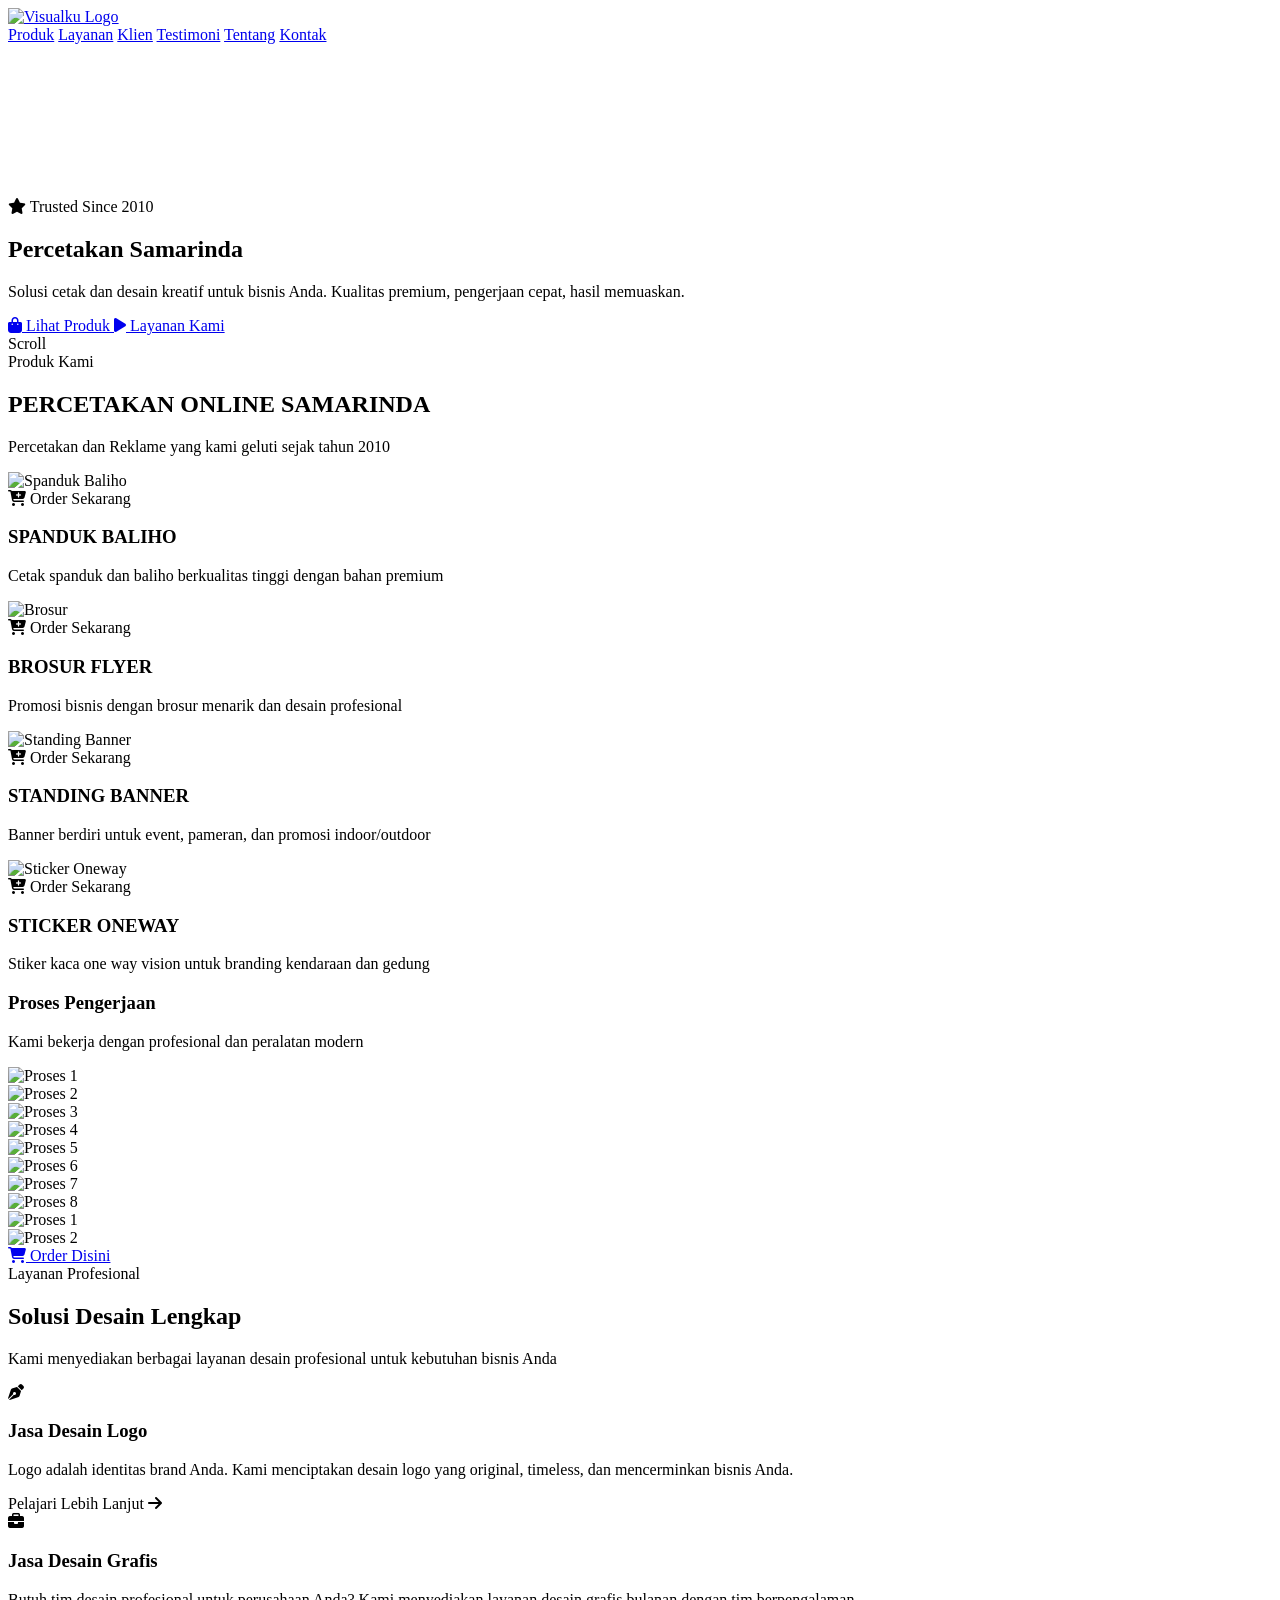
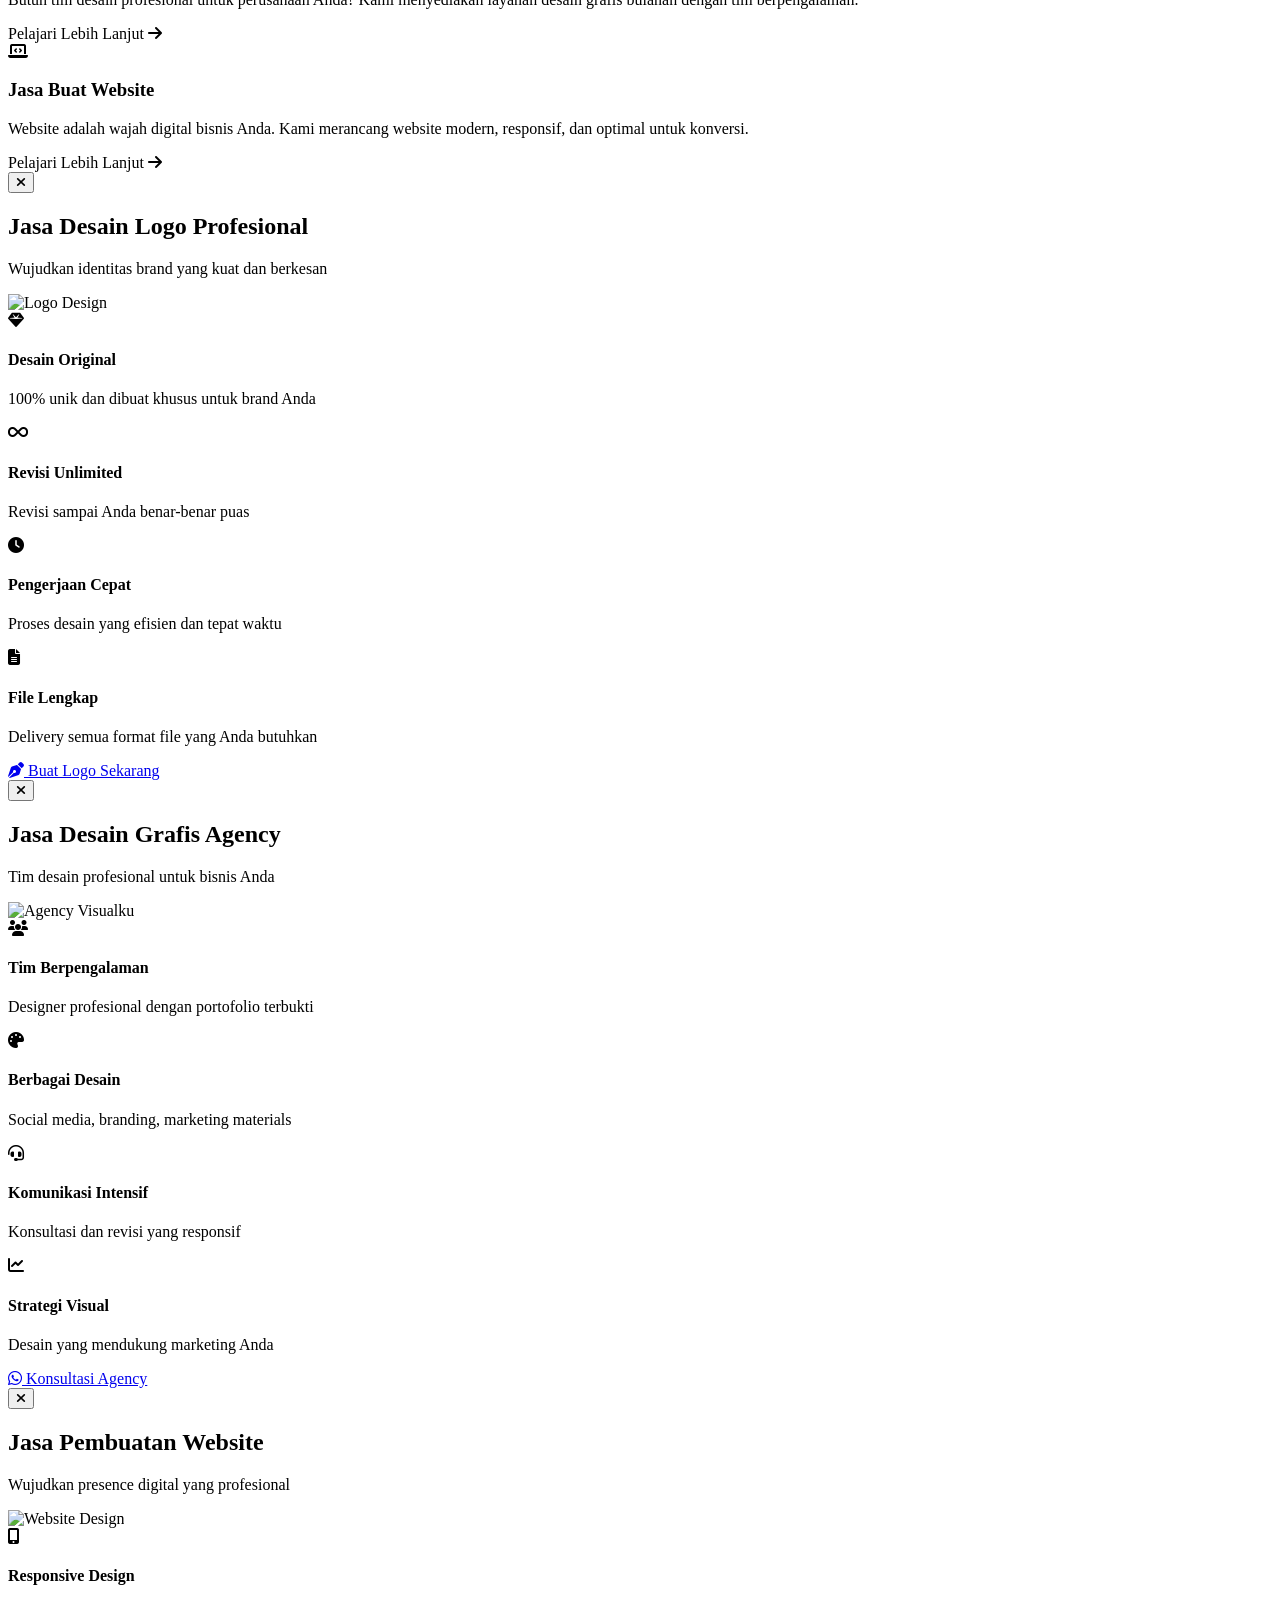
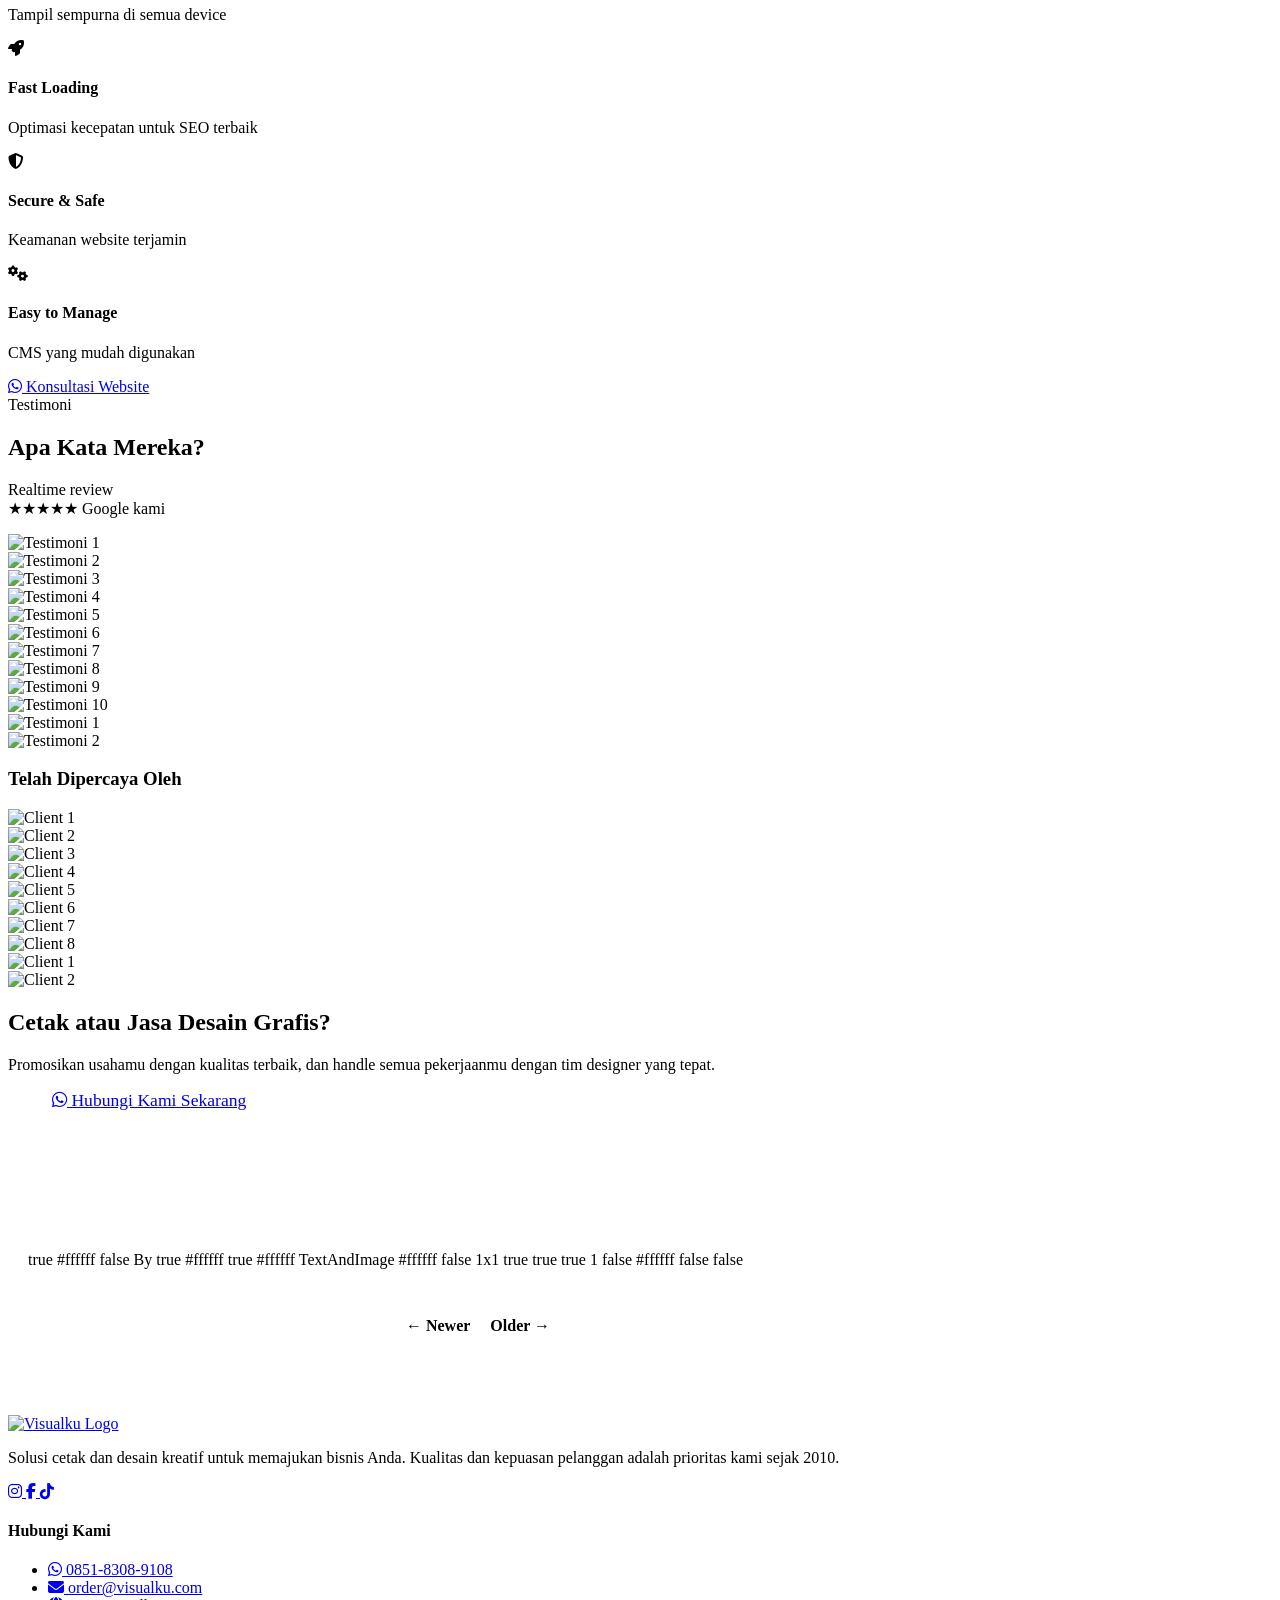
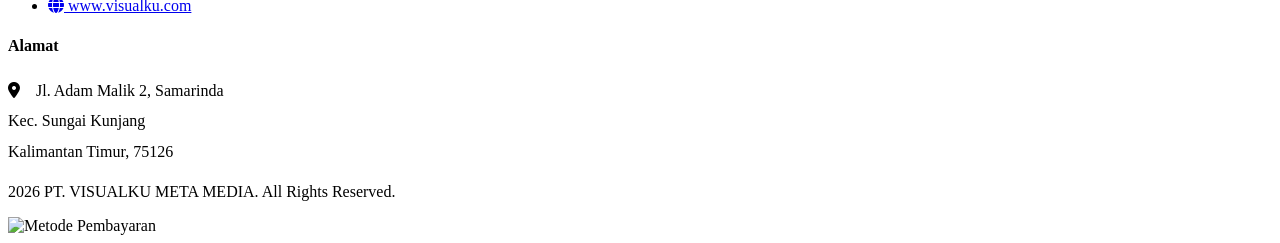
==== visualku.html @ 6cef3dc2 "Rename visualku to visualku.html" ====
<?xml version="1.0" encoding="UTF-8" ?>
<!DOCTYPE html>
<html b:version='2' class='v2' expr:lang='data:blog.languageDirection' xmlns='http://www.w3.org/1999/xhtml' xmlns:b='http://www.google.com/2005/gml/b' xmlns:data='http://www.google.com/2005/gml/data' xmlns:expr='http://www.google.com/2005/gml/expr'>
<head>
  <meta charset='UTF-8'/>
  <meta content='width=device-width, initial-scale=1.0' name='viewport'/>
  <meta content='Percetakan &amp; Desain Grafis Profesional di Samarinda' name='description'/>
  <title><data:blog.pageTitle/></title>
  
  <!-- Preconnect untuk performa -->
  <link href='https://fonts.googleapis.com' rel='preconnect'/>
  <link crossorigin='anonymous' href='https://fonts.gstatic.com' rel='preconnect'/>
  <link href='https://fonts.googleapis.com/css2?family=Plus+Jakarta+Sans:wght@300;400;500;600;700;800&amp;display=swap' rel='stylesheet'/>
  <link href='https://cdnjs.cloudflare.com/ajax/libs/font-awesome/6.5.1/css/all.min.css' rel='stylesheet'/>
  
  <!-- GSAP & Lenis untuk animasi premium -->
  <script src='https://cdnjs.cloudflare.com/ajax/libs/gsap/3.12.2/gsap.min.js'></script>
  <script src='https://cdnjs.cloudflare.com/ajax/libs/gsap/3.12.2/ScrollTrigger.min.js'></script>
  <script src='https://unpkg.com/@studio-freight/lenis@1.0.29/dist/lenis.min.js'></script>

  <b:skin><![CDATA[
    /* ============================================
       VISUALKU 2026 - MODERN LUXURY REDESIGN
       Design System: Premium Printing & Creative Agency
       ============================================ */

    :root {
      /* Color Palette - Split Complementary Luxury */
      --primary: #0F172A;
      --primary-light: #1E293B;
      --primary-dark: #020617;
      
      --secondary: #F59E0B;
      --secondary-light: #FBBF24;
      --secondary-dark: #D97706;
      
      --accent: #0EA5E9;
      --accent-light: #38BDF8;
      --accent-dark: #0284C7;
      
      --white: #FFFFFF;
      --off-white: #F8FAFC;
      --gray-50: #F8FAFC;
      --gray-100: #F1F5F9;
      --gray-200: #E2E8F0;
      --gray-300: #CBD5E1;
      --gray-400: #94A3B8;
      --gray-500: #64748B;
      --gray-600: #475569;
      --gray-700: #334155;
      --gray-800: #1E293B;
      --gray-900: #0F172A;
      
      /* Glassmorphism */
      --glass-bg: rgba(255, 255, 255, 0.08);
      --glass-border: rgba(255, 255, 255, 0.15);
      --glass-shadow: 0 8px 32px 0 rgba(0, 0, 0, 0.25);
      
      /* Shadows */
      --shadow-sm: 0 1px 2px 0 rgb(0 0 0 / 0.05);
      --shadow: 0 4px 6px -1px rgb(0 0 0 / 0.1);
      --shadow-lg: 0 20px 25px -5px rgb(0 0 0 / 0.1);
      --shadow-xl: 0 25px 50px -12px rgb(0 0 0 / 0.25);
      --shadow-glow: 0 0 40px rgba(245, 158, 11, 0.3);
      
      /* Border Radius */
      --radius-sm: 8px;
      --radius: 16px;
      --radius-lg: 24px;
      --radius-xl: 32px;
      --radius-full: 9999px;
      
      /* Typography */
      --font-sans: 'Plus Jakarta Sans', system-ui, -apple-system, sans-serif;
      
      /* Transitions */
      --transition-fast: 150ms cubic-bezier(0.4, 0, 0.2, 1);
      --transition-base: 300ms cubic-bezier(0.4, 0, 0.2, 1);
      --transition-slow: 500ms cubic-bezier(0.4, 0, 0.2, 1);
      
      /* Spacing */
      --container-max: 1400px;
      --section-padding: 120px;
    }

    /* ===== RESET & BASE ===== */
    *, *::before, *::after { margin: 0; padding: 0; box-sizing: border-box; }
    
    html { 
      scroll-behavior: smooth; 
      font-size: 16px;
      -webkit-font-smoothing: antialiased;
      -moz-osx-font-smoothing: grayscale;
    }
    
    body { 
      font-family: var(--font-sans); 
      background: var(--gray-50); 
      color: var(--gray-800); 
      line-height: 1.6;
      overflow-x: hidden;
      cursor: none;
    }

    /* Custom Cursor */
    .cursor-dot,
    .cursor-outline {
      position: fixed;
      top: 0;
      left: 0;
      transform: translate(-50%, -50%);
      border-radius: 50%;
      z-index: 9999;
      pointer-events: none;
      transition: transform var(--transition-fast);
    }

    .cursor-dot {
      width: 8px;
      height: 8px;
      background: var(--secondary);
    }

    .cursor-outline {
      width: 40px;
      height: 40px;
      border: 1px solid rgba(245, 158, 11, 0.4);
      transition: width var(--transition-base), height var(--transition-base), background-color var(--transition-base);
    }

    .cursor-outline.hover {
      width: 60px;
      height: 60px;
      background-color: rgba(245, 158, 11, 0.1);
      border-color: var(--secondary);
    }

    @media (pointer: coarse) {
      body { cursor: auto; }
      .cursor-dot, .cursor-outline { display: none; }
    }

    /* Scroll Progress */
    .scroll-progress {
      position: fixed;
      top: 0;
      left: 0;
      width: 0%;
      height: 3px;
      background: linear-gradient(90deg, var(--secondary), var(--accent));
      z-index: 10000;
      transition: width 0.1s linear;
    }

    /* ===== TYPOGRAPHY ===== */
    h1, h2, h3, h4, h5, h6 {
      font-family: var(--font-sans);
      font-weight: 700;
      line-height: 1.2;
      color: var(--primary);
    }

    a { 
      text-decoration: none; 
      color: inherit; 
      transition: var(--transition-base);
    }

    img { 
      max-width: 100%; 
      height: auto; 
      display: block; 
      object-fit: cover;
    }

    /* ===== CONTAINER & UTILITIES ===== */
    .container {
      max-width: var(--container-max);
      margin: 0 auto;
      padding: 0 24px;
    }

    .section {
      padding: var(--section-padding) 0;
      position: relative;
    }

    .section-white { background: var(--white); }
    .section-gray { background: var(--gray-50); }
    .section-dark { 
      background: linear-gradient(135deg, var(--primary) 0%, var(--primary-light) 100%);
      color: var(--white);
    }

    .text-center { text-align: center; }
    .text-gradient {
      background: linear-gradient(135deg, var(--secondary), var(--accent));
      -webkit-background-clip: text;
      -webkit-text-fill-color: transparent;
      background-clip: text;
    }

    /* Section Header */
    .section-header {
      text-align: center;
      max-width: 700px;
      margin: 0 auto 64px;
    }

    .section-tag {
      display: inline-flex;
      align-items: center;
      gap: 8px;
      background: linear-gradient(135deg, rgba(245, 158, 11, 0.1), rgba(14, 165, 233, 0.1));
      color: var(--secondary);
      padding: 8px 20px;
      border-radius: var(--radius-full);
      font-weight: 700;
      font-size: 0.85rem;
      text-transform: uppercase;
      letter-spacing: 1.5px;
      margin-bottom: 20px;
      border: 1px solid rgba(245, 158, 11, 0.2);
    }

    .section-title {
      font-size: clamp(2rem, 4vw, 3rem);
      font-weight: 800;
      margin-bottom: 16px;
      letter-spacing: -0.02em;
    }

    .section-subtitle {
      color: var(--gray-600);
      font-size: 1.1rem;
      line-height: 1.8;
    }

    .section-dark .section-subtitle {
      color: var(--gray-300);
    }

    /* ===== BUTTONS ===== */
    .btn {
      display: inline-flex;
      align-items: center;
      justify-content: center;
      gap: 10px;
      padding: 16px 32px;
      border-radius: var(--radius-full);
      font-weight: 700;
      font-size: 0.95rem;
      transition: all var(--transition-base);
      border: none;
      cursor: pointer;
      position: relative;
      overflow: hidden;
      text-decoration: none;
    }

    .btn-primary {
      background: linear-gradient(135deg, var(--secondary), var(--secondary-light));
      color: var(--primary);
      box-shadow: var(--shadow-glow);
    }

    .btn-primary:hover {
      transform: translateY(-3px);
      box-shadow: 0 15px 40px rgba(245, 158, 11, 0.4);
    }

    .btn-secondary {
      background: var(--glass-bg);
      color: var(--white);
      backdrop-filter: blur(10px);
      border: 1px solid var(--glass-border);
    }

    .btn-secondary:hover {
      background: rgba(255, 255, 255, 0.15);
      border-color: var(--secondary);
      transform: translateY(-3px);
    }

    .btn-outline {
      background: transparent;
      color: var(--primary);
      border: 2px solid var(--gray-200);
    }

    .btn-outline:hover {
      border-color: var(--secondary);
      background: rgba(245, 158, 11, 0.05);
      transform: translateY(-2px);
    }

    .btn-whatsapp {
      background: #25D366;
      color: white;
      box-shadow: 0 4px 20px rgba(37, 211, 102, 0.3);
    }

    .btn-whatsapp:hover {
      transform: translateY(-3px);
      box-shadow: 0 10px 40px rgba(37, 211, 102, 0.4);
    }

    /* Magnetic Button Effect */
    .magnetic-btn {
      transition: transform 0.3s cubic-bezier(0.23, 1, 0.32, 1);
    }

    /* ===== HEADER / NAVIGATION ===== */
    .header {
      position: fixed;
      top: 0;
      left: 0;
      right: 0;
      z-index: 1000;
      padding: 24px 0;
      transition: all var(--transition-base);
    }

    .header.scrolled {
      padding: 12px 0;
      background: rgba(255, 255, 255, 0.85);
      backdrop-filter: blur(20px);
      -webkit-backdrop-filter: blur(20px);
      box-shadow: var(--shadow-sm);
      border-bottom: 1px solid var(--glass-border);
    }

    .header-dark.scrolled {
      background: rgba(15, 23, 42, 0.9);
      border-bottom-color: rgba(255, 255, 255, 0.1);
    }

    .navbar {
      display: flex;
      justify-content: space-between;
      align-items: center;
    }

    .logo {
      display: flex;
      align-items: center;
      gap: 12px;
    }

    .logo img {
      height: 48px;
      width: auto;
      transition: transform var(--transition-base);
    }

    .logo:hover img {
      transform: scale(1.05);
    }

    .nav-links {
      display: flex;
      align-items: center;
      gap: 40px;
    }

    .nav-link {
      font-weight: 600;
      font-size: 0.95rem;
      color: var(--gray-600);
      position: relative;
      padding: 8px 0;
    }

    .nav-link::after {
      content: '';
      position: absolute;
      bottom: 0;
      left: 0;
      width: 0;
      height: 2px;
      background: linear-gradient(90deg, var(--secondary), var(--accent));
      transition: width var(--transition-base);
    }

    .nav-link:hover {
      color: var(--primary);
    }

    .nav-link:hover::after {
      width: 100%;
    }

    .header-dark .nav-link {
      color: var(--gray-300);
    }

    .header-dark .nav-link:hover {
      color: var(--white);
    }

    .nav-cta {
      background: linear-gradient(135deg, var(--secondary), var(--secondary-light));
      color: var(--primary) !important;
      padding: 12px 28px !important;
      border-radius: var(--radius-full);
      font-weight: 700 !important;
      box-shadow: 0 4px 15px rgba(245, 158, 11, 0.3);
    }

    .nav-cta:hover {
      transform: translateY(-2px);
      box-shadow: 0 8px 25px rgba(245, 158, 11, 0.4);
    }

    .nav-cta::after {
      display: none !important;
    }

    /* Mobile Menu */
    .burger {
      display: none;
      cursor: pointer;
      z-index: 1001;
      flex-direction: column;
      gap: 5px;
      padding: 8px;
    }

    .burger span {
      width: 28px;
      height: 3px;
      background: var(--primary);
      border-radius: 3px;
      transition: all var(--transition-base);
    }

    .header-dark .burger span {
      background: var(--white);
    }

    .burger.toggle span:nth-child(1) {
      transform: rotate(-45deg) translate(-5px, 6px);
    }

    .burger.toggle span:nth-child(2) {
      opacity: 0;
    }

    .burger.toggle span:nth-child(3) {
      transform: rotate(45deg) translate(-5px, -6px);
    }

    /* ===== HERO SECTION ===== */
    .hero {
      position: relative;
      min-height: 100vh;
      display: flex;
      align-items: center;
      justify-content: center;
      overflow: hidden;
      background: linear-gradient(135deg, var(--primary) 0%, var(--primary-light) 100%);
      padding-top: 80px;
    }

    .hero-video {
      position: absolute;
      inset: 0;
      opacity: 0.35;
    }

    .hero-video video {
      position: absolute;
      top: 50%;
      left: 50%;
      min-width: 100%;
      min-height: 100%;
      width: auto;
      height: auto;
      transform: translate(-50%, -50%);
      object-fit: cover;
    }

    .hero-overlay {
      position: absolute;
      inset: 0;
      background: linear-gradient(135deg, rgba(15, 23, 42, 0.92) 0%, rgba(30, 41, 59, 0.85) 100%);
    }

    .hero-content {
      position: relative;
      z-index: 2;
      text-align: center;
      max-width: 900px;
      padding: 0 24px;
    }

    .hero-badge {
      display: inline-flex;
      align-items: center;
      gap: 10px;
      background: var(--glass-bg);
      backdrop-filter: blur(10px);
      padding: 10px 24px;
      border-radius: var(--radius-full);
      color: var(--secondary-light);
      font-weight: 600;
      font-size: 0.9rem;
      margin-bottom: 32px;
      border: 1px solid var(--glass-border);
      animation: fadeInDown 0.8s ease;
    }

    .hero-badge i {
      color: var(--secondary);
      animation: pulse 2s infinite;
    }

    .hero-title {
      font-size: clamp(2.5rem, 7vw, 5rem);
      font-weight: 800;
      color: var(--white);
      margin-bottom: 24px;
      line-height: 1.1;
      letter-spacing: -0.03em;
    }

    .hero-title span {
      background: linear-gradient(135deg, var(--secondary-light), var(--accent-light));
      -webkit-background-clip: text;
      -webkit-text-fill-color: transparent;
      background-clip: text;
    }

    .hero-subtitle {
      font-size: clamp(1rem, 2.5vw, 1.25rem);
      color: var(--gray-300);
      margin-bottom: 48px;
      font-weight: 400;
      line-height: 1.8;
    }

    .hero-buttons {
      display: flex;
      gap: 16px;
      justify-content: center;
      flex-wrap: wrap;
    }

    .hero-scroll {
      position: absolute;
      bottom: 40px;
      left: 50%;
      transform: translateX(-50%);
      z-index: 2;
    }

    .scroll-indicator {
      display: flex;
      flex-direction: column;
      align-items: center;
      gap: 12px;
      color: var(--gray-400);
      font-size: 0.85rem;
    }

    .scroll-line {
      width: 1px;
      height: 60px;
      background: linear-gradient(to bottom, var(--secondary), transparent);
      animation: scrollLine 2s ease-in-out infinite;
    }

    /* ===== PRODUCTS SECTION ===== */
    .products-grid {
      display: grid;
      grid-template-columns: repeat(auto-fit, minmax(280px, 1fr));
      gap: 24px;
    }

    .product-card {
      background: var(--white);
      border-radius: var(--radius-lg);
      overflow: hidden;
      box-shadow: var(--shadow);
      transition: all var(--transition-base);
      border: 1px solid var(--gray-100);
      position: relative;
    }

    .product-card::before {
      content: '';
      position: absolute;
      top: 0;
      left: 0;
      right: 0;
      height: 4px;
      background: linear-gradient(90deg, var(--secondary), var(--accent));
      transform: scaleX(0);
      transition: transform var(--transition-base);
      z-index: 1;
    }

    .product-card:hover {
      transform: translateY(-10px);
      box-shadow: var(--shadow-xl);
      border-color: var(--secondary);
    }

    .product-card:hover::before {
      transform: scaleX(1);
    }

    .product-image {
      position: relative;
      overflow: hidden;
      aspect-ratio: 4/3;
    }

    .product-card img {
      width: 100%;
      height: 100%;
      transition: transform 0.6s cubic-bezier(0.4, 0, 0.2, 1);
    }

    .product-card:hover img {
      transform: scale(1.1);
    }

    .product-overlay {
      position: absolute;
      inset: 0;
      background: linear-gradient(to top, rgba(15, 23, 42, 0.85), transparent 60%);
      opacity: 0;
      transition: opacity var(--transition-base);
      display: flex;
      align-items: flex-end;
      padding: 24px;
      z-index: 2;
    }

    .product-card:hover .product-overlay {
      opacity: 1;
    }

    .product-overlay span {
      color: var(--white);
      font-weight: 600;
      display: flex;
      align-items: center;
      gap: 8px;
    }

    .product-info {
      padding: 24px;
    }

    .product-card h3 {
      font-size: 1.25rem;
      color: var(--primary);
      font-weight: 700;
      margin-bottom: 8px;
    }

    .product-meta {
      color: var(--gray-600);
      font-size: 0.95rem;
    }

    /* ===== GALLERY SLIDER ===== */
    .gallery-wrapper {
      margin-top: 64px;
      padding: 48px 0;
      background: var(--white);
      border-radius: var(--radius-xl);
      overflow: hidden;
      box-shadow: var(--shadow-lg);
    }

    .gallery-header {
      text-align: center;
      margin-bottom: 40px;
    }

    .gallery-header h3 {
      font-size: 1.75rem;
      color: var(--primary);
      font-weight: 700;
      margin-bottom: 12px;
    }

    .gallery-header p {
      color: var(--gray-600);
    }

    .gallery-slider {
      overflow: hidden;
      position: relative;
      mask-image: linear-gradient(to right, transparent, black 5%, black 95%, transparent);
      -webkit-mask-image: linear-gradient(to right, transparent, black 5%, black 95%, transparent);
    }

    .gallery-track {
      display: flex;
      gap: 20px;
      animation: gallery-scroll 35s linear infinite;
      width: fit-content;
    }

    .gallery-track:hover {
      animation-play-state: paused;
    }

    .gallery-item {
      flex-shrink: 0;
      width: 320px;
      height: 220px;
      border-radius: var(--radius-lg);
      overflow: hidden;
      position: relative;
      box-shadow: var(--shadow-lg);
      transition: transform var(--transition-base);
    }

    .gallery-item:hover {
      transform: scale(1.03);
    }

    .gallery-item img {
      width: 100%;
      height: 100%;
      transition: transform 0.4s ease;
    }

    .gallery-item:hover img {
      transform: scale(1.08);
    }

    @keyframes gallery-scroll {
      from { transform: translateX(0); }
      to { transform: translateX(-50%); }
    }

    .gallery-cta {
      text-align: center;
      margin-top: 40px;
    }

    /* ===== SERVICES SECTION ===== */
    .services-grid {
      display: grid;
      grid-template-columns: repeat(auto-fit, minmax(300px, 1fr));
      gap: 24px;
      margin-top: 48px;
    }

    .service-card {
      background: var(--white);
      border-radius: var(--radius-lg);
      padding: 40px 32px;
      text-align: center;
      box-shadow: var(--shadow);
      border: 2px solid transparent;
      transition: all var(--transition-base);
      cursor: pointer;
      position: relative;
      overflow: hidden;
    }

    .service-card::before {
      content: '';
      position: absolute;
      inset: 0;
      background: linear-gradient(135deg, rgba(245, 158, 11, 0.05), rgba(14, 165, 233, 0.05));
      opacity: 0;
      transition: opacity var(--transition-base);
    }

    .service-card:hover {
      transform: translateY(-10px);
      box-shadow: var(--shadow-xl);
      border-color: var(--secondary);
    }

    .service-card:hover::before {
      opacity: 1;
    }

    .service-icon {
      width: 72px;
      height: 72px;
      background: linear-gradient(135deg, var(--secondary-light), var(--accent-light));
      border-radius: 20px;
      display: flex;
      align-items: center;
      justify-content: center;
      margin: 0 auto 24px;
      font-size: 1.8rem;
      color: var(--primary);
      transition: transform 0.5s ease;
      position: relative;
      z-index: 1;
    }

    .service-card:hover .service-icon {
      transform: rotateY(360deg);
    }

    .service-card h3 {
      font-size: 1.4rem;
      color: var(--primary);
      font-weight: 700;
      margin-bottom: 16px;
      position: relative;
      z-index: 1;
    }

    .service-card p {
      color: var(--gray-600);
      line-height: 1.8;
      margin-bottom: 24px;
      position: relative;
      z-index: 1;
    }

    .service-cta {
      display: inline-flex;
      align-items: center;
      gap: 8px;
      color: var(--secondary);
      font-weight: 700;
      transition: gap var(--transition-base);
      position: relative;
      z-index: 1;
    }

    .service-card:hover .service-cta {
      gap: 16px;
    }

    /* ===== MODAL SYSTEM ===== */
    .modal-overlay {
      position: fixed;
      inset: 0;
      background: rgba(15, 23, 42, 0.92);
      backdrop-filter: blur(10px);
      z-index: 2000;
      opacity: 0;
      visibility: hidden;
      transition: all var(--transition-base);
      display: flex;
      align-items: center;
      justify-content: center;
      padding: 40px 24px;
    }

    .modal-overlay.active {
      opacity: 1;
      visibility: visible;
    }

    .modal-content {
      background: var(--white);
      border-radius: var(--radius-xl);
      max-width: 850px;
      width: 100%;
      max-height: 90vh;
      overflow-y: auto;
      position: relative;
      transform: scale(0.95) translateY(20px);
      transition: all var(--transition-base);
      box-shadow: var(--shadow-xl);
    }

    .modal-overlay.active .modal-content {
      transform: scale(1) translateY(0);
    }

    .modal-close {
      position: absolute;
      top: 20px;
      right: 20px;
      width: 44px;
      height: 44px;
      background: var(--gray-100);
      border: none;
      border-radius: 50%;
      cursor: pointer;
      display: flex;
      align-items: center;
      justify-content: center;
      font-size: 1.2rem;
      color: var(--gray-600);
      transition: all var(--transition-base);
      z-index: 10;
    }

    .modal-close:hover {
      background: var(--gray-200);
      transform: rotate(90deg);
      color: var(--primary);
    }

    .modal-body {
      padding: 56px 40px 40px;
    }

    .modal-header {
      text-align: center;
      margin-bottom: 32px;
    }

    .modal-header h2 {
      font-size: 2rem;
      color: var(--primary);
      font-weight: 800;
      margin-bottom: 12px;
    }

    .modal-header p {
      color: var(--gray-600);
      font-size: 1.05rem;
    }

    .modal-image {
      width: 100%;
      border-radius: var(--radius-lg);
      margin-bottom: 32px;
      box-shadow: var(--shadow-lg);
    }

    .modal-features {
      display: grid;
      grid-template-columns: repeat(auto-fit, minmax(220px, 1fr));
      gap: 20px;
      margin: 32px 0;
    }

    .modal-feature {
      display: flex;
      align-items: flex-start;
      gap: 16px;
      padding: 20px;
      background: var(--gray-50);
      border-radius: var(--radius);
      transition: all var(--transition-base);
    }

    .modal-feature:hover {
      background: var(--gray-100);
      transform: translateX(8px);
    }

    .modal-feature i {
      font-size: 1.4rem;
      color: var(--secondary);
      margin-top: 4px;
      flex-shrink: 0;
    }

    .modal-feature h4 {
      font-size: 1.05rem;
      color: var(--primary);
      font-weight: 700;
      margin-bottom: 6px;
    }

    .modal-feature p {
      color: var(--gray-600);
      font-size: 0.95rem;
      line-height: 1.6;
    }

    .modal-cta {
      text-align: center;
      margin-top: 40px;
      padding-top: 32px;
      border-top: 2px solid var(--gray-100);
    }

    /* ===== TESTIMONIALS SLIDER ===== */
    .testimonials-slider {
      overflow: hidden;
      position: relative;
      mask-image: linear-gradient(to right, transparent, black 10%, black 90%, transparent);
      -webkit-mask-image: linear-gradient(to right, transparent, black 10%, black 90%, transparent);
    }

    .testimonials-track {
      display: flex;
      gap: 24px;
      animation: scroll-testimonials 30s linear infinite;
      width: fit-content;
    }

    .testimonials-track:hover {
      animation-play-state: paused;
    }

    .testimonial-item {
      flex-shrink: 0;
      width: 280px;
      height: auto;
      padding: 8px;
    }

    .testimonial-item img {
      width: 100%;
      height: auto;
      border-radius: var(--radius-lg);
      box-shadow: var(--shadow-lg);
      transition: transform var(--transition-base);
    }

    .testimonial-item:hover img {
      transform: scale(1.03);
    }

    @keyframes scroll-testimonials {
      from { transform: translateX(0); }
      to { transform: translateX(-50%); }
    }

    /* ===== CLIENTS LOGOS ===== */
    .clients-section {
      background: var(--white);
      padding: 64px 0;
    }

    .client-title {
      text-align: center;
      font-weight: 700;
      color: var(--gray-400);
      text-transform: uppercase;
      letter-spacing: 3px;
      font-size: 0.9rem;
      margin-bottom: 40px;
    }

    .logo-slider {
      overflow: hidden;
      position: relative;
      mask-image: linear-gradient(to right, transparent, black 10%, black 90%, transparent);
      -webkit-mask-image: linear-gradient(to right, transparent, black 10%, black 90%, transparent);
    }

    .logo-track {
      display: flex;
      gap: 56px;
      animation: scroll-logos 25s linear infinite;
      width: fit-content;
    }

    .logo-track:hover {
      animation-play-state: paused;
    }

    .logo-item {
      flex-shrink: 0;
      height: 72px;
      display: flex;
      align-items: center;
      justify-content: center;
    }

    .logo-item img {
      height: 100%;
      width: auto;
      filter: grayscale(100%);
      opacity: 0.5;
      transition: all var(--transition-base);
    }

    .logo-item:hover img {
      filter: grayscale(0%);
      opacity: 1;
      transform: scale(1.1);
    }

    @keyframes scroll-logos {
      from { transform: translateX(0); }
      to { transform: translateX(-50%); }
    }

    /* ===== CTA SECTION ===== */
    .cta-section {
      background: linear-gradient(135deg, var(--primary) 0%, var(--primary-light) 100%);
      color: var(--white);
      text-align: center;
      padding: 100px 24px;
      position: relative;
      overflow: hidden;
    }

    .cta-section::before,
    .cta-section::after {
      content: '';
      position: absolute;
      border-radius: 50%;
      opacity: 0.1;
    }

    .cta-section::before {
      top: -30%;
      right: -10%;
      width: 500px;
      height: 500px;
      background: radial-gradient(circle, var(--secondary) 0%, transparent 70%);
    }

    .cta-section::after {
      bottom: -30%;
      left: -10%;
      width: 400px;
      height: 400px;
      background: radial-gradient(circle, var(--accent) 0%, transparent 70%);
    }

    .cta-content {
      position: relative;
      z-index: 1;
      max-width: 700px;
      margin: 0 auto;
    }

    .cta-title {
      font-size: clamp(1.75rem, 4vw, 2.5rem);
      font-weight: 800;
      margin-bottom: 20px;
      line-height: 1.2;
    }

    .cta-text {
      max-width: 600px;
      margin: 0 auto 36px;
      opacity: 0.9;
      font-size: 1.1rem;
      line-height: 1.8;
    }

    /* ===== FOOTER ===== */
    .footer {
      background: var(--primary);
      color: var(--gray-300);
      padding: 80px 0 0;
    }

    .footer-grid {
      display: grid;
      grid-template-columns: 2fr 1fr 1fr;
      gap: 64px;
      padding-bottom: 64px;
    }

    .footer-brand .logo-footer {
      display: inline-flex;
      margin-bottom: 24px;
    }

    .footer-brand .logo-footer img {
      height: 48px;
      width: auto;
    }

    .footer-brand p {
      margin-bottom: 28px;
      line-height: 1.9;
      font-size: 0.95rem;
    }

    .social-links {
      display: flex;
      gap: 12px;
    }

    .social-link {
      display: flex;
      justify-content: center;
      align-items: center;
      width: 44px;
      height: 44px;
      background: rgba(255, 255, 255, 0.08);
      border-radius: 12px;
      color: var(--gray-300);
      font-size: 1.1rem;
      transition: all var(--transition-base);
      border: 1px solid rgba(255, 255, 255, 0.15);
    }

    .social-link:hover {
      background: var(--secondary);
      color: var(--primary);
      transform: translateY(-4px);
      border-color: var(--secondary);
    }

    .footer-col h4 {
      font-size: 1.15rem;
      color: var(--white);
      margin-bottom: 24px;
      font-weight: 700;
    }

    .footer-col ul {
      list-style: none;
    }

    .footer-col li {
      margin-bottom: 16px;
    }

    .footer-col a {
      color: var(--gray-300);
      display: flex;
      align-items: center;
      gap: 12px;
      transition: all var(--transition-base);
      font-size: 0.95rem;
    }

    .footer-col a:hover {
      color: var(--secondary);
      padding-left: 8px;
    }

    .footer-col a i {
      width: 20px;
      color: var(--secondary);
    }

    .footer-bottom {
      background: rgba(0, 0, 0, 0.2);
      padding: 28px 0;
      border-top: 1px solid rgba(255, 255, 255, 0.1);
    }

    .footer-bottom .container {
      display: flex;
      justify-content: space-between;
      align-items: center;
      flex-wrap: wrap;
      gap: 20px;
    }

    .copyright {
      font-size: 0.9rem;
      color: var(--gray-400);
    }

    .payment-methods img {
      height: 32px;
      opacity: 0.7;
      transition: opacity var(--transition-base);
    }

    .payment-methods img:hover {
      opacity: 1;
    }

    /* ===== ANIMATIONS ===== */
    @keyframes fadeInUp {
      from { opacity: 0; transform: translateY(40px); }
      to { opacity: 1; transform: translateY(0); }
    }

    @keyframes fadeInDown {
      from { opacity: 0; transform: translateY(-30px); }
      to { opacity: 1; transform: translateY(0); }
    }

    @keyframes pulse {
      0%, 100% { opacity: 1; transform: scale(1); }
      50% { opacity: 0.6; transform: scale(1.15); }
    }

    @keyframes scrollLine {
      0% { transform: translateY(0); opacity: 1; }
      100% { transform: translateY(20px); opacity: 0; }
    }

    /* Reveal on scroll */
    .reveal {
      opacity: 0;
      transform: translateY(30px);
      transition: all 0.8s cubic-bezier(0.4, 0, 0.2, 1);
    }

    .reveal.active {
      opacity: 1;
      transform: translateY(0);
    }

    /* ===== RESPONSIVE ===== */
    @media (max-width: 1024px) {
      .footer-grid {
        grid-template-columns: 1fr;
        gap: 48px;
      }
    }

    @media (max-width: 768px) {
      :root {
        --section-padding: 80px;
      }

      .burger {
        display: flex;
      }

      .nav-links {
        position: fixed;
        top: 0;
        right: -100%;
        width: 85%;
        max-width: 420px;
        height: 100vh;
        background: var(--white);
        flex-direction: column;
        align-items: flex-start;
        gap: 0;
        padding: 100px 32px 32px;
        box-shadow: var(--shadow-xl);
        transition: right var(--transition-base);
        z-index: 1000;
      }

      .nav-links.nav-active {
        right: 0;
      }

      .nav-link {
        font-size: 1.1rem;
        padding: 16px 0;
        width: 100%;
        border-bottom: 1px solid var(--gray-100);
      }

      .nav-link::after {
        display: none;
      }

      .hero-title {
        font-size: clamp(2rem, 8vw, 3.5rem);
      }

      .hero-buttons {
        flex-direction: column;
        align-items: center;
      }

      .btn {
        width: 100%;
        max-width: 300px;
      }

      .products-grid,
      .services-grid {
        grid-template-columns: 1fr;
      }

      .modal-body {
        padding: 40px 24px 24px;
      }

      .modal-features {
        grid-template-columns: 1fr;
      }

      .gallery-item {
        width: 260px;
        height: 180px;
      }

      .footer-bottom .container {
        flex-direction: column;
        text-align: center;
      }
    }

    @media (max-width: 480px) {
      .container {
        padding: 0 16px;
      }

      .section {
        padding: 64px 0;
      }

      .hero {
        padding-top: 60px;
        min-height: 90vh;
      }

      .hero-buttons .btn {
        padding: 14px 28px;
        font-size: 0.9rem;
      }

      .section-title {
        font-size: clamp(1.5rem, 5vw, 2.25rem);
      }

      .product-card {
        border-radius: var(--radius);
      }

      .service-card {
        padding: 32px 24px;
      }
    }

    /* Hide Blogger default elements */
    .post-footer, .comments, .feed-links, .blog-pager {
      display: none !important;
    }

    /* Lenis smooth scroll */
    html.lenis {
      height: auto;
    }
    .lenis.lenis-smooth {
      scroll-behavior: auto;
    }
    .lenis.lenis-stopped {
      overflow: hidden;
    }
  ]]></b:skin>
</head>

<body>
  <!-- Custom Cursor -->
  <div class='cursor-dot'></div>
  <div class='cursor-outline'></div>
  
  <!-- Scroll Progress -->
  <div class='scroll-progress'></div>

  <!-- Header -->
  <header class='header header-dark' id='header'>
    <div class='container'>
      <nav class='navbar'>
        <a class='logo' href='/'>
          <img alt='Visualku Logo' src='https://blogger.googleusercontent.com/img/b/R29vZ2xl/[base64]/s4633/Visualku%20Logo-.png'/>
        </a>

        <div class='nav-links' id='navLinks'>
          <a class='nav-link' href='#produk'>Produk</a>
          <a class='nav-link' href='#layanan'>Layanan</a>
          <a class='nav-link' href='#clients'>Klien</a>
          <a class='nav-link' href='#testimoni'>Testimoni</a>
          <a class='nav-link' href='https://www.visualku.com/p/the-history-of-visualku.html'>Tentang</a>
          <a class='nav-link nav-cta magnetic-btn' href='#kontak'>Kontak</a>
        </div>

        <div class='burger' id='burger'>
          <span class='line1'></span>
          <span class='line2'></span>
          <span class='line3'></span>
        </div>
      </nav>
    </div>
  </header>

  <main>
    <b:if cond='data:view.isHomepage'>
      
      <!-- Hero Section -->
      <section class='hero'>
        <div class='hero-video'>
          <video autoplay='autoplay' loop='loop' muted='muted' playsinline='playsinline'>
            <source src='https://abilalmagic.github.io/sulapgagal/visualprint.mp4' type='video/mp4'/>
          </video>
        </div>
        <div class='hero-overlay'></div>
        
        <div class='hero-content'>
          <div class='hero-badge reveal'>
            <i class='fas fa-star'></i> Trusted Since 2010
          </div>
          <h1 class='hero-title reveal'>
            Percetakan <span>Samarinda</span>
          </h1>
          <p class='hero-subtitle reveal'>
            Solusi cetak dan desain kreatif untuk bisnis Anda. 
            Kualitas premium, pengerjaan cepat, hasil memuaskan.
          </p>
          <div class='hero-buttons reveal'>
            <a class='btn btn-primary magnetic-btn' href='#produk'>
              <i class='fas fa-shopping-bag'></i> Lihat Produk
            </a>
            <a class='btn btn-secondary magnetic-btn' href='#layanan'>
              <i class='fas fa-play'></i> Layanan Kami
            </a>
          </div>
        </div>

        <div class='hero-scroll'>
          <div class='scroll-indicator'>
            <span>Scroll</span>
            <div class='scroll-line'></div>
          </div>
        </div>
      </section>

      <!-- Products Section -->
      <section class='section section-white' id='produk'>
        <div class='container'>
          <div class='section-header'>
            <span class='section-tag'>Produk Kami</span>
            <h2 class='section-title'>PERCETAKAN ONLINE SAMARINDA</h2>
            <p class='section-subtitle'>Percetakan dan Reklame yang kami geluti sejak tahun 2010</p>
          </div>

          <div class='products-grid'>
            <!-- Product 1 -->
            <article class='product-card reveal'>
              <div class='product-image'>
                <img alt='Spanduk Baliho' src='https://blogger.googleusercontent.com/img/b/R29vZ2xl/AVvXsEglcEgs-96EOfIMssVzaR2wapyKR34o2pVt4trwzR9N3U0HOkQaxhPKQ2hMgPg0gKDOIyZwqggSLzDth-Mks19h4yBwl1mX4KylgdR1zB5sfqIrC9OD2A85w_YsqG_3oC_8-TbqNvl0TSHoC-NYy3j7BdI_UnnQraNtxTnBfZSv4xW_cB1IwPUrX_6X9b8/s567/fgbdf.png'/>
                <div class='product-overlay'>
                  <span><i class='fas fa-cart-plus'></i> Order Sekarang</span>
                </div>
              </div>
              <div class='product-info'>
                <h3>SPANDUK BALIHO</h3>
                <p class='product-meta'>Cetak spanduk dan baliho berkualitas tinggi dengan bahan premium</p>
              </div>
            </article>

            <!-- Product 2 -->
            <article class='product-card reveal'>
              <div class='product-image'>
                <img alt='Brosur' src='https://blogger.googleusercontent.com/img/b/R29vZ2xl/AVvXsEimOY-afkM7kzq25Gk_dw8CjFZ4Hfzx24wn7RRvQEfBZEAb3kjQEF1fHuCmYzQYHMdCJ136KbyGX1H3hfmGZxM_Wl5TcmO6lFx38RAB8rQ5GinD_TvGL21FN2MaEVtSOdkx1mjwQXt4XB2IiJeVM37L-tJcjA4QMdZCNIMW9mSSps-_psoScokiWNK_jDk/s567/sasda.png'/>
                <div class='product-overlay'>
                  <span><i class='fas fa-cart-plus'></i> Order Sekarang</span>
                </div>
              </div>
              <div class='product-info'>
                <h3>BROSUR FLYER</h3>
                <p class='product-meta'>Promosi bisnis dengan brosur menarik dan desain profesional</p>
              </div>
            </article>

            <!-- Product 3 -->
            <article class='product-card reveal'>
              <div class='product-image'>
                <img alt='Standing Banner' src='https://blogger.googleusercontent.com/img/b/R29vZ2xl/AVvXsEiE89O2wTkPx9UmW9gZAb1A3dp_FXMJD5g4mv6PgrB7KHdI3NiHPUFFxO2R8iMV6LXGWfYr8x4tIZhhew9BwB8ipn1pCn2YsJVCfVro2S5XktqMJhRyWOinXw7oMX6PXkDBRICIo4hJ9gFgUpfiFCVjXAX6Klgx1Qstlcc0Cbc3iO1cLidJrHu0408e-Kg/s1136/sdf.png'/>
                <div class='product-overlay'>
                  <span><i class='fas fa-cart-plus'></i> Order Sekarang</span>
                </div>
              </div>
              <div class='product-info'>
                <h3>STANDING BANNER</h3>
                <p class='product-meta'>Banner berdiri untuk event, pameran, dan promosi indoor/outdoor</p>
              </div>
            </article>

            <!-- Product 4 -->
            <article class='product-card reveal'>
              <div class='product-image'>
                <img alt='Sticker Oneway' src='https://blogger.googleusercontent.com/img/b/R29vZ2xl/AVvXsEjt5e2fvmzPAobdkkRocreipT38rPzGU9tjtBs-jlstEx2y1QZ7ivVKe3aXa2NQmUD2G_Eqmw8nC07UN3A0ASOP4aRmqrO_JNxdyVRvaeJ5OxYSQgw_e_zqHwDr4gUO-Ig2oZH5bmaUFVwrbTeiWscZ5pGmdb0Ph0K6aJHpMmpGurXwU7W0Ddy92uSWkf0/s378/onwa.png'/>
                <div class='product-overlay'>
                  <span><i class='fas fa-cart-plus'></i> Order Sekarang</span>
                </div>
              </div>
              <div class='product-info'>
                <h3>STICKER ONEWAY</h3>
                <p class='product-meta'>Stiker kaca one way vision untuk branding kendaraan dan gedung</p>
              </div>
            </article>
          </div>

          <!-- Gallery Slider -->
          <div class='gallery-wrapper reveal'>
            <div class='gallery-header'>
              <h3>Proses Pengerjaan</h3>
              <p>Kami bekerja dengan profesional dan peralatan modern</p>
            </div>
            
            <div class='gallery-slider'>
              <div class='gallery-track'>
                <div class='gallery-item'><img alt='Proses 1' src='https://blogger.googleusercontent.com/img/b/R29vZ2xl/AVvXsEiJ2bWlakZF_0r4binxRFU7yeE6KGGm4Oh9LEVyBnFwAktb4iHcHu2fqnLqyoJk7a9aC9J7b6hndHP6ia4cMUq0RjM5goRbQyvTLPViFil3SNYS2H95h4avUAtoMlMoCN42T1UqukdADJQdZtFHeyS8vbdQhF6CoxbzlA-D4k9X4uvVyDVJ8WMfS5sqnVY/s497/VMM1.png'/></div>
                <div class='gallery-item'><img alt='Proses 2' src='https://blogger.googleusercontent.com/img/b/R29vZ2xl/AVvXsEi_CDA8zWteEGihSm7YNNL6Qr_SjR6BXNaba6wxtdMGLSoRuKOURyslYJBGJ30OmvRSRwYFyRsheVLmsSlCYzb5XRqldcf9Hgz1qnFckYCsT4lhEZQpRN7-R2uNGqsfGpRz5iAGuRvdlOSoeQGxV8zWOYWst9TnIqiapYHKP7z9ESDYBwIEBZJPrCmlcPg/s497/VMM2.png'/></div>
                <div class='gallery-item'><img alt='Proses 3' src='https://blogger.googleusercontent.com/img/b/R29vZ2xl/AVvXsEgwEnbuH95PNlia_RAiJXNLf0Q9Zqt93uMEz1HddOz5DGBdj81rzI4pVYGchmZrAktfM3rZUu02o9JYVr8ijH5fZz97I3halQAyO_DksLufr8L-byHaIif1WVz0BwOxr5IVQWaKGG9jGMHhM22WKokmhtUdzJS30wz3LPQzLkBWS_4ZYSkg519JtIhJuVE/s497/sdsd.png'/></div>
                <div class='gallery-item'><img alt='Proses 4' src='https://blogger.googleusercontent.com/img/b/R29vZ2xl/AVvXsEi9fXVU1sXqvkMW_MGqVXHAW-xzduq9BTLnCnSe8EWwBR4t_HlzecnLCj0hW4jjU19AcB4J0Sz9aA72O22YvbD3vdaBXO3_XYG3FjvmXEuLIfilg9Kqv5GrPipdh6Ff7hCa_EBkkfdZprpFDXKVmLakri31JaM72CGjFozwkfRH3UE477ouDyeS7-ABg0Y/s497/jyfi.png'/></div>
                <div class='gallery-item'><img alt='Proses 5' src='https://blogger.googleusercontent.com/img/b/R29vZ2xl/AVvXsEjm36lGlaoqLuChPZFxp-bMhdGJ5Bjcs_6XhXItt31_pf164qn75r5VutPGmM2gbvo8_N9G4ae2DwfvjyXuOt9FlPTLenmV4Df1BK5-1Q_wM3oWAM22Nq2UiA3SEB6L3T5Y4LTBuz1q508_maHguO0-_Wu_ATIyvDaORNawHsfE-ncFOO96IgIc5-GkCA8/s497/jyhyhfgiyu.png'/></div>
                <div class='gallery-item'><img alt='Proses 6' src='https://blogger.googleusercontent.com/img/b/R29vZ2xl/AVvXsEiiyVe7BypWmPZ2GNbQWj-QpR3NUjHGhFMsIO1GKiEX4g-7C6BMRPzvn7oO1WtqEF7z6QmQJYaBNZVcgcZib6KKaX0jGlBWRbpkLXDA6BvQctQyRwb9L0aDn1OSfrkB1a_dh0pK8NR5s5hT4tHt-IAorZcxLD7Dxf0TXMixBmlXz5r6QCEKk52qERVeQno/s497/kugblj.png'/></div>
                <div class='gallery-item'><img alt='Proses 7' src='https://blogger.googleusercontent.com/img/b/R29vZ2xl/AVvXsEhfFU-dBDyrPIifV0lN_xCqpxYb1xx3cfyKnjKKg2XVhMEh3sTAwv92JdHXeUDEyHS7WmeVo4x30Sq_lvmILiXhyWGSOnO7zEZZlOcDpeoHObaLclAuGIMT3VcZmsUYvOykFWHr4VjMCLG3DLN2p6clIC73iFHfF15bDu6Blp8JXInUjcIotI0dA7CcITg/s497/kjhgvkjh.png'/></div>
                <div class='gallery-item'><img alt='Proses 8' src='https://blogger.googleusercontent.com/img/b/R29vZ2xl/AVvXsEhV_vcmyQlqJcKUFEpMvPywXqWkZywb9uSWuyjvhk4cwdQwKPFtrI1s_WvdsNtV6nDipNhoLLy9tgW057gaEQklHkz3fRANcFbg2vPAfTqmeL5eF9eKnJGQqF4h24g4mb4RQuHHLZSKa9pzaD99lE4JoyHWnLWNXDI7WmSMOyiWUSJjSHOss-cOZWLMrc8/s497/jkhkgvk.png'/></div>
                <!-- Duplicate for infinite scroll -->
                <div class='gallery-item'><img alt='Proses 1' src='https://blogger.googleusercontent.com/img/b/R29vZ2xl/AVvXsEiJ2bWlakZF_0r4binxRFU7yeE6KGGm4Oh9LEVyBnFwAktb4iHcHu2fqnLqyoJk7a9aC9J7b6hndHP6ia4cMUq0RjM5goRbQyvTLPViFil3SNYS2H95h4avUAtoMlMoCN42T1UqukdADJQdZtFHeyS8vbdQhF6CoxbzlA-D4k9X4uvVyDVJ8WMfS5sqnVY/s497/VMM1.png'/></div>
                <div class='gallery-item'><img alt='Proses 2' src='https://blogger.googleusercontent.com/img/b/R29vZ2xl/AVvXsEi_CDA8zWteEGihSm7YNNL6Qr_SjR6BXNaba6wxtdMGLSoRuKOURyslYJBGJ30OmvRSRwYFyRsheVLmsSlCYzb5XRqldcf9Hgz1qnFckYCsT4lhEZQpRN7-R2uNGqsfGpRz5iAGuRvdlOSoeQGxV8zWOYWst9TnIqiapYHKP7z9ESDYBwIEBZJPrCmlcPg/s497/VMM2.png'/></div>
              </div>
            </div>

            <div class='gallery-cta'>
              <a class='btn btn-primary magnetic-btn' href='https://www.visualku.com/p/vmmp.html'>
                <i class='fas fa-shopping-cart'></i> Order Disini
              </a>
            </div>
          </div>
        </div>
      </section>

      <!-- Services Section with Modals -->
      <section class='section section-gray' id='layanan'>
        <div class='container'>
          <div class='section-header'>
            <span class='section-tag'>Layanan Profesional</span>
            <h2 class='section-title'>Solusi Desain Lengkap</h2>
            <p class='section-subtitle'>Kami menyediakan berbagai layanan desain profesional untuk kebutuhan bisnis Anda</p>
          </div>

          <div class='services-grid'>
            <!-- Logo Design -->
            <div class='service-card reveal' onclick='openModal("logoModal")'>
              <div class='service-icon'>
                <i class='fas fa-pen-nib'></i>
              </div>
              <h3>Jasa Desain Logo</h3>
              <p>Logo adalah identitas brand Anda. Kami menciptakan desain logo yang original, timeless, dan mencerminkan bisnis Anda.</p>
              <span class='service-cta'>
                Pelajari Lebih Lanjut <i class='fas fa-arrow-right'></i>
              </span>
            </div>

            <!-- Agency -->
            <div class='service-card reveal' onclick='openModal("agencyModal")'>
              <div class='service-icon'>
                <i class='fas fa-briefcase'></i>
              </div>
              <h3>Jasa Desain Grafis</h3>
              <p>Butuh tim desain profesional untuk perusahaan Anda? Kami menyediakan layanan desain grafis bulanan dengan tim berpengalaman.</p>
              <span class='service-cta'>
                Pelajari Lebih Lanjut <i class='fas fa-arrow-right'></i>
              </span>
            </div>

            <!-- Website -->
            <div class='service-card reveal' onclick='openModal("websiteModal")'>
              <div class='service-icon'>
                <i class='fas fa-laptop-code'></i>
              </div>
              <h3>Jasa Buat Website</h3>
              <p>Website adalah wajah digital bisnis Anda. Kami merancang website modern, responsif, dan optimal untuk konversi.</p>
              <span class='service-cta'>
                Pelajari Lebih Lanjut <i class='fas fa-arrow-right'></i>
              </span>
            </div>
          </div>
        </div>
      </section>

      <!-- Modals -->
      <!-- Logo Modal -->
      <div class='modal-overlay' id='logoModal' onclick='closeModal(event, "logoModal")'>
        <div class='modal-content' onclick='event.stopPropagation()'>
          <button class='modal-close' onclick='closeModal(event, "logoModal")'>
            <i class='fas fa-times'></i>
          </button>
          <div class='modal-body'>
            <div class='modal-header'>
              <h2>Jasa Desain Logo Profesional</h2>
              <p>Wujudkan identitas brand yang kuat dan berkesan</p>
            </div>
            
            <img alt='Logo Design' class='modal-image' src='https://blogger.googleusercontent.com/img/b/R29vZ2xl/AVvXsEjkZ3GP6iSOP-EBA7m6Jg_Piq8W59gKItJl5cUMEnX8v8OHsOesPf-BNjeNXzRNOsyZN7stGw-bVvrMP7-8LZKAF2-0c8DpL7BFjcQvo0FUx22ZtJTL_Ej-ziI4yMESveLK-U4HOlxUTJ3gd-vrhUQ0158DJjkrCSkf3L3TfNWnVID6FF6mITaSgRyiLxay/s4220/LOGO%20WEB%20VISUALKU.jpg'/>
            
            <div class='modal-features'>
              <div class='modal-feature'>
                <i class='fas fa-gem'></i>
                <div>
                  <h4>Desain Original</h4>
                  <p>100% unik dan dibuat khusus untuk brand Anda</p>
                </div>
              </div>
              <div class='modal-feature'>
                <i class='fas fa-infinity'></i>
                <div>
                  <h4>Revisi Unlimited</h4>
                  <p>Revisi sampai Anda benar-benar puas</p>
                </div>
              </div>
              <div class='modal-feature'>
                <i class='fas fa-clock'></i>
                <div>
                  <h4>Pengerjaan Cepat</h4>
                  <p>Proses desain yang efisien dan tepat waktu</p>
                </div>
              </div>
              <div class='modal-feature'>
                <i class='fas fa-file-alt'></i>
                <div>
                  <h4>File Lengkap</h4>
                  <p>Delivery semua format file yang Anda butuhkan</p>
                </div>
              </div>
            </div>

            <div class='modal-cta'>
              <a class='btn btn-primary magnetic-btn' href='https://www.visualku.com/p/vmml.html'>
                <i class='fas fa-pen-nib'></i> Buat Logo Sekarang
              </a>
            </div>
          </div>
        </div>
      </div>

      <!-- Agency Modal -->
      <div class='modal-overlay' id='agencyModal' onclick='closeModal(event, "agencyModal")'>
        <div class='modal-content' onclick='event.stopPropagation()'>
          <button class='modal-close' onclick='closeModal(event, "agencyModal")'>
            <i class='fas fa-times'></i>
          </button>
          <div class='modal-body'>
            <div class='modal-header'>
              <h2>Jasa Desain Grafis Agency</h2>
              <p>Tim desain profesional untuk bisnis Anda</p>
            </div>
            
            <img alt='Agency Visualku' class='modal-image' src='https://blogger.googleusercontent.com/img/b/R29vZ2xl/AVvXsEhjWoYK73cdoXC9dMqr8aSs5rUTiT8uFOYHt98ugc3XGLR1aDaAE0wINkSQSkaE-r7p8vXBCYvZwmLO49ZvhJjsMlz-l9HojGSJhhucX7vrnmesIdSBVEXGDjocvEydVSyiykfyoFPS_UNLTINeo1P1RcS8JO9vG0ScTCb58GgAPCfheACyPsAj3E5vUhcS/s1024/ChatGPT%20Image%20Mar%2029,%202026,%2012_19_16%20AM.png'/>
            
            <div class='modal-features'>
              <div class='modal-feature'>
                <i class='fas fa-users'></i>
                <div>
                  <h4>Tim Berpengalaman</h4>
                  <p>Designer profesional dengan portofolio terbukti</p>
                </div>
              </div>
              <div class='modal-feature'>
                <i class='fas fa-palette'></i>
                <div>
                  <h4>Berbagai Desain</h4>
                  <p>Social media, branding, marketing materials</p>
                </div>
              </div>
              <div class='modal-feature'>
                <i class='fas fa-headset'></i>
                <div>
                  <h4>Komunikasi Intensif</h4>
                  <p>Konsultasi dan revisi yang responsif</p>
                </div>
              </div>
              <div class='modal-feature'>
                <i class='fas fa-chart-line'></i>
                <div>
                  <h4>Strategi Visual</h4>
                  <p>Desain yang mendukung marketing Anda</p>
                </div>
              </div>
            </div>

            <div class='modal-cta'>
              <a class='btn btn-whatsapp magnetic-btn' href='https://www.visualku.com/p/hiredesign.html'>
                <i class='fab fa-whatsapp'></i> Konsultasi Agency
              </a>
            </div>
          </div>
        </div>
      </div>

      <!-- Website Modal -->
      <div class='modal-overlay' id='websiteModal' onclick='closeModal(event, "websiteModal")'>
        <div class='modal-content' onclick='event.stopPropagation()'>
          <button class='modal-close' onclick='closeModal(event, "websiteModal")'>
            <i class='fas fa-times'></i>
          </button>
          <div class='modal-body'>
            <div class='modal-header'>
              <h2>Jasa Pembuatan Website</h2>
              <p>Wujudkan presence digital yang profesional</p>
            </div>
            
            <img alt='Website Design' class='modal-image' src='https://blogger.googleusercontent.com/img/b/R29vZ2xl/AVvXsEiV6NJL141wmysL7Rf_y9tcnmh69skg67FI4T-9gyEa7pNRURLYcNWoLo4cXL30FtLEJLrIqR3xbMnZbuUnn3_0-72p3N77jzppJDkyPylrBcKRtaRgActzJK21kEFtm3fdTls8JcdUkY9xxQxgPv6xQOHC0avshbDqB13yjLS6ydQDr3gJri7imOfGoeGm/s6400/website%20promo.jpg.jpeg'/>
            
            <div class='modal-features'>
              <div class='modal-feature'>
                <i class='fas fa-mobile-alt'></i>
                <div>
                  <h4>Responsive Design</h4>
                  <p>Tampil sempurna di semua device</p>
                </div>
              </div>
              <div class='modal-feature'>
                <i class='fas fa-rocket'></i>
                <div>
                  <h4>Fast Loading</h4>
                  <p>Optimasi kecepatan untuk SEO terbaik</p>
                </div>
              </div>
              <div class='modal-feature'>
                <i class='fas fa-shield-alt'></i>
                <div>
                  <h4>Secure &amp; Safe</h4>
                  <p>Keamanan website terjamin</p>
                </div>
              </div>
              <div class='modal-feature'>
                <i class='fas fa-cogs'></i>
                <div>
                  <h4>Easy to Manage</h4>
                  <p>CMS yang mudah digunakan</p>
                </div>
              </div>
            </div>

            <div class='modal-cta'>
              <a class='btn btn-whatsapp magnetic-btn' href='https://www.visualku.com/p/website.html'>
                <i class='fab fa-whatsapp'></i> Konsultasi Website
              </a>
            </div>
          </div>
        </div>
      </div>
      
      <!-- Testimonials Slider -->
      <section class='section section-gray' id='testimoni'>
        <div class='container'>
          <div class='section-header'>
            <span class='section-tag'>Testimoni</span>
            <h2 class='section-title'>Apa Kata Mereka?</h2>
            <p class='section-subtitle'>Realtime review <br> ★★★★★ Google kami</p>
          </div>

          <div class='testimonials-slider'>
            <div class='testimonials-track'>
              <div class='testimonial-item'><img alt='Testimoni 1' src='https://blogger.googleusercontent.com/img/b/R29vZ2xl/AVvXsEi1AA1MMRIDewSLOrckxtHkM45aBwr1WRX0DmcsHk5onHtKsY1vhDp1oeh3PZgsI0q25FJSIh_NMoXhLt-1hrs5cY_vIdfewwyXR4UtalT_2XbuGbdFIrhK-vaaO7M5AZIYyxpkiMxn_UpZg7_cWzx-j8eTU44GWE_h_P4xDDNApu65MuC7QqzVCzsQ_pyP/s3292/sfrgsgfg.jpg'/></div>
              <div class='testimonial-item'><img alt='Testimoni 2' src='https://blogger.googleusercontent.com/img/b/R29vZ2xl/AVvXsEgsaBWLV3OdjN2pEBYiowqXH5PzaX8wr-WoX1R1kqPOmnD-QMSBVBX8_lpkAGGeuGwLyxxgB0ntOZGA4UeeXk3g-22IOzE0EuIev0JG0dEMY1SDwztktWjEDLHh_SWnkqhbO8h-VIEfUOi87HkQuBiuyt7tGztME4yLaKkaMtxJ28Ad6N9xLzHhDl3uN3nY/s3263/rttgdger.jpg'/></div>
              <div class='testimonial-item'><img alt='Testimoni 3' src='https://blogger.googleusercontent.com/img/b/R29vZ2xl/AVvXsEjZH4nfLQoRSi5IvvHOduZZnJWUSJJa5gXLYy4gqnBB30CcVAxgOkgl1GYtDQDKJaqMfPdWbtfXfpgs4Fg7htKt-DpgqpURpmRiFkadb7kgArPBO2ZDoVDsbjMui41uZCUpac7iXJQREMTKQEcoVwNSeWxZuMWvZ4BHG7JfmLTWQ0YEHE2Ho-gdIGici6sx/s3263/fdgdfgdfg.jpg'/></div>
              <div class='testimonial-item'><img alt='Testimoni 4' src='https://blogger.googleusercontent.com/img/b/R29vZ2xl/AVvXsEjbOOLRcqhxboPEjtuDLg_MVcwQYZ-d0GHbusJRj3Ue08VrnUSrndxheBgyWn3UPuVKsIo7RaUHA9ik4IjeciGgguPKcXWs3m1ZmMyd1MngXkqUUSUgU_Uj-4nnLVug74bAWdsAQ0APuXOu5KH-xh5bViUR_rt9VznE1BiSXk8OFSNtoEhhIlV7UkF2KvvT/s3263/dgdhd.jpg'/></div>
              <div class='testimonial-item'><img alt='Testimoni 5' src='https://blogger.googleusercontent.com/img/b/R29vZ2xl/AVvXsEg_dn5GpZl0MANVw78hWrDV4taE8OhMaTAQ2MoD8gMop0jzSV4iS9IuEt5Pxdw0FrRMHEjq8nOQ2tiMO-DAawgUN9cbN_bpbcHnh7YivQZN4Cjk4GtnsffwlE1JiINuX34heEJEUt4D8jhsG43q55zU39hQ5fbFaWV5w3T-lUan0lUgZKH-F_7BeVzCddTG/s3263/dfsf.jpg'/></div>
              <div class='testimonial-item'><img alt='Testimoni 6' src='https://blogger.googleusercontent.com/img/b/R29vZ2xl/AVvXsEg_dn5GpZl0MANVw78hWrDV4taE8OhMaTAQ2MoD8gMop0jzSV4iS9IuEt5Pxdw0FrRMHEjq8nOQ2tiMO-DAawgUN9cbN_bpbcHnh7YivQZN4Cjk4GtnsffwlE1JiINuX34heEJEUt4D8jhsG43q55zU39hQ5fbFaWV5w3T-lUan0lUgZKH-F_7BeVzCddTG/s3263/dfsf.jpg'/></div>
              <div class='testimonial-item'><img alt='Testimoni 7' src='https://blogger.googleusercontent.com/img/b/R29vZ2xl/AVvXsEi7FV8SfERjmRnSnj6Ogpt0m407c2dZNoay9-RR8XdezLzKBNIiVztAYtVGrIIvNQ7-0c5O4fBKJ8Hhd5c96SkOFdHVGx8XVgRWLsrYUwgy1z_wOrIYAddz8WJXjB60_43rKx1ZDl_5TUMh5NYOpc33r7on3lS6AEQAZazsOUQ2if1irml9KP5aCNlBVQDo/s3239/dfdgfg.jpg'/></div>
              <div class='testimonial-item'><img alt='Testimoni 8' src='https://blogger.googleusercontent.com/img/b/R29vZ2xl/AVvXsEgR6V-v3qgJibmx7JxHfEjMvYL-gM4LOpV3zzAJ34OYnooCjCGZQHniNNzR6HEl_6GCfkvKLZ2nF_DyvV0HIZhfCWtJrFjEbaYypKXXHWpfdi2d4Ey_ToP2I04BcUgksfPGqAAiQuig0xPEpqfUymPpoajb95MPK5XApD80SI0aFTUvhJNziZi6wQGXW5TV/s3263/bbdw.jpg'/></div>
              <div class='testimonial-item'><img alt='Testimoni 9' src='https://blogger.googleusercontent.com/img/b/R29vZ2xl/AVvXsEj_BRSdEnd1r5m81ouoL83mppgbwU2sBbgxv4aBV0SLp6-ZYUMyFSdRo3xuuulh_yF9tSmDysADoCl9H7Zu4bRQXsauJZI_Uao9j3K-Amku10Fknd9mNKVhndFp3Mfc8HykIzVgHpgWrNZeV21vIwnkzISRZqV9PobZJ-6doALW8ebUwVOEPgW9XijVCKxN/s3263/b1.jpg'/></div>
              <div class='testimonial-item'><img alt='Testimoni 10' src='https://blogger.googleusercontent.com/img/b/R29vZ2xl/[base64]/s3263/2b1.jpg'/></div>
              <!-- Duplicate for infinite scroll -->
              <div class='testimonial-item'><img alt='Testimoni 1' src='https://blogger.googleusercontent.com/img/b/R29vZ2xl/AVvXsEi1AA1MMRIDewSLOrckxtHkM45aBwr1WRX0DmcsHk5onHtKsY1vhDp1oeh3PZgsI0q25FJSIh_NMoXhLt-1hrs5cY_vIdfewwyXR4UtalT_2XbuGbdFIrhK-vaaO7M5AZIYyxpkiMxn_UpZg7_cWzx-j8eTU44GWE_h_P4xDDNApu65MuC7QqzVCzsQ_pyP/s3292/sfrgsgfg.jpg'/></div>
              <div class='testimonial-item'><img alt='Testimoni 2' src='https://blogger.googleusercontent.com/img/b/R29vZ2xl/AVvXsEgsaBWLV3OdjN2pEBYiowqXH5PzaX8wr-WoX1R1kqPOmnD-QMSBVBX8_lpkAGGeuGwLyxxgB0ntOZGA4UeeXk3g-22IOzE0EuIev0JG0dEMY1SDwztktWjEDLHh_SWnkqhbO8h-VIEfUOi87HkQuBiuyt7tGztME4yLaKkaMtxJ28Ad6N9xLzHhDl3uN3nY/s3263/rttgdger.jpg'/></div>
            </div>
          </div>
        </div>
      </section>

      <!-- Clients Section -->
      <section class='clients-section' id='clients'>
        <div class='container'>
          <h3 class='client-title'>Telah Dipercaya Oleh</h3>
          
          <div class='logo-slider'>
            <div class='logo-track'>
              <div class='logo-item'><img alt='Client 1' src='https://blogger.googleusercontent.com/img/b/R29vZ2xl/AVvXsEh6NwWSqBIVC3L4eTsd9btMryIdSGsZZgYxm_ZUCv6K20hsXjhLB5yBvJHOjDog2H8IhdA85GyADgt7m5_xH_PRxQJSwK3iy0BuMSrASfQXvzTjntKiEvEUoWxsK-i-cOuGy7Q2aovZ_00FZmFSuIAD0T9isPpC31QBaBHRaJAIc3lfto7OlhFoGYJczcCW/s466/defwfw.jpg'/></div>
              <div class='logo-item'><img alt='Client 2' src='https://blogger.googleusercontent.com/img/b/R29vZ2xl/AVvXsEi44wgjfEEZFGbKtOtWEvXsemaFzaLJB21j7GPV7YEMrpoGGrUKqTt2qbVjsnQ2B1SCV4L9tyVXyLlnx-Kci3ohUpt6ok-lfFtyfn0Vnn-FhBnM03kimb3we8_URK68voqOhQrl-dxzH48wX58fwwJ7jicKhO4yFbCLPXQltxYaMbgRLdGtN-cwQgZradk3/s466/erfgetgegt.jpg'/></div>
              <div class='logo-item'><img alt='Client 3' src='https://blogger.googleusercontent.com/img/b/R29vZ2xl/AVvXsEgAmPvLcjjGnnyyWyD5YR05n1zdUEmHSLsNb10RYW2JE2Bbphqr8QpgYZ_ifThJ3gxX0np8J9QhQEPOQaXNsvpn2RCNiZPYIObTW7WwbO98sgDYOqye1mUpQ_0UB_l1NZWo0wcIksXVzqqFBdhIpmIa8JQ9r9l0P2avF9AO1sxGNfZdXqhP_0yY-wwnsJ7o/s466/fveev.jpg'/></div>
              <div class='logo-item'><img alt='Client 4' src='https://blogger.googleusercontent.com/img/b/R29vZ2xl/AVvXsEhl3K_VZICZTQuLZRk-CM454ZOZaTZeHJNXQpA2K1Wh_x83jyTSSksnavPitVW-S_kxPyuhmt65ObFJNSNJXVGMNGPyhBFGLke_kuh9j-OTRII1soX1N51ABkVfEu-n_RJpKH9d86tyXGTHyOMOK0s0_qsiw-n6FVoM7Ar0Zo1_L6nzaYuOAqjLibPFJSZ_/s466/logo%201.jpg'/></div>
              <div class='logo-item'><img alt='Client 5' src='https://blogger.googleusercontent.com/img/b/R29vZ2xl/AVvXsEimNzmjWUyi0Eh1bYsWoEPcEzS_-L-ysY7lC9UbJFCnhM-CtH7UFlkabPQxN0y9yi7NYc24u-1ODt2QJogX2FoEpDPkCR7E413nSUGpB5XDd_IVn-Emc_xYqwA7fL9atuw6en4vYqEGGH39R6rbNmb9wDwRfI-VaTMFxG7rk0mk1E_zIbahJXeh7MmYmvVj/s466/rvevetrfveveverv.jpg'/></div>
              <div class='logo-item'><img alt='Client 6' src='https://blogger.googleusercontent.com/img/b/R29vZ2xl/AVvXsEg_mWpgB8gZesroxjHvCKws6jyXvYWbj_44ONhyCdI0r00Fx2JMIDcQeiXN9kGv11n1K-1NmcswHuDwX42kOA5R4SOW7Y8ILpLKO2BGPma_FElLmFumk8v1G_nRLtq5v6U7A8yiRResQexqyGML8Ct8cZdmzQW3Za6nm74yk59NXZTaMLc2LnF2MWWQ_WK9/s466/wefbebebeb.jpg'/></div>
              <div class='logo-item'><img alt='Client 7' src='https://blogger.googleusercontent.com/img/b/R29vZ2xl/AVvXsEgk_4udmcBXPl11etMHlcItMqrgt3hN7zshx-pSD_ALMD8bCDyGJCMMjj4DyRAxV7bPb8h1qDOhdMpuSaOQVNoQYIeOeIBTTEdgqfoINEHW33i2VkbwH0_WCGzR82l9OdfxfRz3NAblnFz0_2F1vbQFX6dcVt54nwgjUu1WPvrFOZ11QvPYFM7tVGgFikq7/s466/wrgwrg.jpg'/></div>
              <div class='logo-item'><img alt='Client 8' src='https://blogger.googleusercontent.com/img/b/R29vZ2xl/AVvXsEjZyUMifuyEKFzieY2evT6fgymOb30ylOhyHkeFAwiGjwt9aOvPhdh-ZrDjOUikPBWP-JIXoyM7EE0vFyF3czFxAPs3eKyzyFw4rogayzvOOa5n7cOxkcO1TbxFMUb1lcGXrUtNRR2Uh7D8hTRDItK7ouSQ9o8Z74auavAq6Q2-nrn2wL7i1KWYzYyf22AQ/s466/wrgwrgw.jpg'/></div>
              <!-- Duplicate -->
              <div class='logo-item'><img alt='Client 1' src='https://blogger.googleusercontent.com/img/b/R29vZ2xl/AVvXsEh6NwWSqBIVC3L4eTsd9btMryIdSGsZZgYxm_ZUCv6K20hsXjhLB5yBvJHOjDog2H8IhdA85GyADgt7m5_xH_PRxQJSwK3iy0BuMSrASfQXvzTjntKiEvEUoWxsK-i-cOuGy7Q2aovZ_00FZmFSuIAD0T9isPpC31QBaBHRaJAIc3lfto7OlhFoGYJczcCW/s466/defwfw.jpg'/></div>
              <div class='logo-item'><img alt='Client 2' src='https://blogger.googleusercontent.com/img/b/R29vZ2xl/AVvXsEi44wgjfEEZFGbKtOtWEvXsemaFzaLJB21j7GPV7YEMrpoGGrUKqTt2qbVjsnQ2B1SCV4L9tyVXyLlnx-Kci3ohUpt6ok-lfFtyfn0Vnn-FhBnM03kimb3we8_URK68voqOhQrl-dxzH48wX58fwwJ7jicKhO4yFbCLPXQltxYaMbgRLdGtN-cwQgZradk3/s466/erfgetgegt.jpg'/></div>
            </div>
          </div>
        </div>
      </section>

      <!-- CTA Section -->
      <section class='cta-section'>
        <div class='cta-content'>
          <h2 class='cta-title'>Cetak atau Jasa Desain Grafis?</h2>
          <p class='cta-text'>Promosikan usahamu dengan kualitas terbaik, dan handle semua pekerjaanmu dengan tim designer yang tepat.</p>
          <a class='btn btn-whatsapp magnetic-btn' href='https://s.id/visualkuy' style='font-size: 1.1rem; padding: 18px 44px;'>
            <i class='fab fa-whatsapp'></i> Hubungi Kami Sekarang
          </a>
        </div>
      </section>

    </b:if>

    <!-- Internal Pages -->
    <b:if cond='!data:view.isHomepage'>
      <div class='container main-body-wrapper' style='padding: 140px 20px 80px; max-width: 900px;'>
        <b:section class='main' id='main-body' showaddelement='yes'>
          <b:widget id='Blog1' locked='true' title='Postingan Blog' type='Blog' version='1'>
            <b:widget-settings>
              <b:widget-setting name='showDateHeader'>true</b:widget-setting>
              <b:widget-setting name='style.textcolor'>#ffffff</b:widget-setting>
              <b:widget-setting name='showShareButtons'>false</b:widget-setting>
              <b:widget-setting name='authorLabel'>By</b:widget-setting>
              <b:widget-setting name='showCommentLink'>true</b:widget-setting>
              <b:widget-setting name='style.urlcolor'>#ffffff</b:widget-setting>
              <b:widget-setting name='showAuthor'>true</b:widget-setting>
              <b:widget-setting name='style.linkcolor'>#ffffff</b:widget-setting>
              <b:widget-setting name='style.unittype'>TextAndImage</b:widget-setting>
              <b:widget-setting name='style.bgcolor'>#ffffff</b:widget-setting>
              <b:widget-setting name='reactionsLabel'/>
              <b:widget-setting name='showAuthorProfile'>false</b:widget-setting>
              <b:widget-setting name='style.layout'>1x1</b:widget-setting>
              <b:widget-setting name='showLabels'>true</b:widget-setting>
              <b:widget-setting name='showLocation'>true</b:widget-setting>
              <b:widget-setting name='showTimestamp'>true</b:widget-setting>
              <b:widget-setting name='postsPerAd'>1</b:widget-setting>
              <b:widget-setting name='showBacklinks'>false</b:widget-setting>
              <b:widget-setting name='style.bordercolor'>#ffffff</b:widget-setting>
              <b:widget-setting name='showInlineAds'>false</b:widget-setting>
              <b:widget-setting name='showReactions'>false</b:widget-setting>
            </b:widget-settings>
            <b:includable id='main' var='top'>
              <b:if cond='!data:mobile'>
                <div class='blog-posts hfeed'>
                  <b:include data='top' name='status-message'/>
                  <b:loop values='data:posts' var='post'>
                    <div class='post-outer'>
                      <b:include data='post' name='post'/>
                    </div>
                  </b:loop>
                </div>
                <b:include name='nextprev'/>
              <b:else/>
                <b:include name='mobile-main'/>
              </b:if>
            </b:includable>
            <!-- Simplified post includables for internal pages -->
            <b:includable id='post' var='post'>
              <article class='post hentry' itemscope='itemscope' itemtype='http://schema.org/BlogPosting'>
                <b:if cond='data:post.title'>
                  <h1 class='post-title' itemprop='name' style='font-size: 2.5rem; color: var(--primary); margin-bottom: 24px; font-weight: 800; line-height: 1.3;'>
                    <data:post.title/>
                  </h1>
                </b:if>
                <div class='post-body' itemprop='articleBody' style='font-size: 1.1rem; line-height: 1.9; color: var(--gray-600);'>
                  <data:post.body/>
                </div>
              </article>
            </b:includable>
            <b:includable id='nextprev'>
              <div class='blog-pager' style='margin-top: 48px; text-align: center;'>
                <b:if cond='data:newerPageUrl'>
                  <a class='blog-pager-newer-link' expr:href='data:newerPageUrl' style='margin-right: 16px; color: var(--secondary); text-decoration: none; font-weight: 600;'>&#8592; Newer</a>
                </b:if>
                <b:if cond='data:olderPageUrl'>
                  <a class='blog-pager-older-link' expr:href='data:olderPageUrl' style='color: var(--secondary); text-decoration: none; font-weight: 600;'>Older &#8594;</a>
                </b:if>
              </div>
            </b:includable>
            <b:includable id='status-message'>
              <b:if cond='data:navMessage'>
                <div class='status-msg-wrap'>
                  <div class='status-msg-body'>
                    <data:navMessage/>
                  </div>
                </div>
              </b:if>
            </b:includable>
            <!-- Mobile fallback -->
            <b:includable id='mobile-main' var='top'>
              <div class='blog-posts hfeed'>
                <b:include data='top' name='status-message'/>
                <b:loop values='data:posts' var='post'>
                  <b:include data='post' name='post'/>
                </b:loop>
              </div>
            </b:includable>
          </b:widget>
        </b:section>
      </div>
    </b:if>
  </main>

  <!-- Footer -->
  <footer class='footer' id='kontak'>
    <div class='container'>
      <div class='footer-grid'>
        <div class='footer-col footer-brand'>
          <a class='logo-footer' href='/'>
            <img alt='Visualku Logo' src='https://blogger.googleusercontent.com/img/b/R29vZ2xl/AVvXsEgqigfesHf6zi2UCKcBKpa2F_4EsbLnCHU_Q_S3jCIjCG5eauZ_yYLoYyFYbzm961j1CNYnz2AN5_wXfxcflgZUzyyfzoyH_GYUHPWNfc7ef2XuMANCgHNaS8m9o_VYo12KbsshRfG7aRCINwlBkT4X5XM8Wn8Qt-q4TeRZ567SSalAKnPNxmrbMPaPUic/s2454/gold.png'/>
          </a>
          <p>Solusi cetak dan desain kreatif untuk memajukan bisnis Anda. Kualitas dan kepuasan pelanggan adalah prioritas kami sejak 2010.</p>
          <div class='social-links'>
            <a class='social-link' href='https://www.instagram.com/visualkumetamedia/' target='_blank' title='Instagram'>
              <i class='fab fa-instagram'></i>
            </a>
            <a class='social-link' href='#' target='_blank' title='Facebook'>
              <i class='fab fa-facebook-f'></i>
            </a>
            <a class='social-link' href='#' target='_blank' title='TikTok'>
              <i class='fab fa-tiktok'></i>
            </a>
          </div>
        </div>

        <div class='footer-col'>
          <h4>Hubungi Kami</h4>
          <ul>
            <li>
              <a href='tel:+6285183089108'>
                <i class='fab fa-whatsapp'></i> 0851-8308-9108
              </a>
            </li>
            <li>
              <a href='mailto:order@visualku.com'>
                <i class='fas fa-envelope'></i> order@visualku.com
              </a>
            </li>
            <li>
              <a href='https://www.visualku.com' target='_blank'>
                <i class='fas fa-globe'></i> www.visualku.com
              </a>
            </li>
          </ul>
        </div>

        <div class='footer-col'>
          <h4>Alamat</h4>
          <p style='line-height: 1.9; margin-bottom: 0;'>
            <i class='fas fa-map-marker-alt' style='margin-right: 12px; color: var(--secondary);'></i>
            Jl. Adam Malik 2, Samarinda<br/>
            Kec. Sungai Kunjang<br/>
            Kalimantan Timur, 75126
          </p>
        </div>
      </div>
    </div>

    <div class='footer-bottom'>
      <div class='container'>
        <p class='copyright'>
          <script>document.write(new Date().getFullYear())</script> PT. VISUALKU META MEDIA. All Rights Reserved.
        </p>
        <div class='payment-methods'>
          <img alt='Metode Pembayaran' src='https://blogger.googleusercontent.com/img/b/R29vZ2xl/AVvXsEhBegmUz2WJSJinqAcd2ufk78QKXesvq15_SR3QXf8lfUlWtOevkZca4K7MuqJsb73_3QiZTQ42M7MaKk12ofPP4MqhkcJvK8Qq4TGNoa0nirPTfz7fqV2leILi6z-UR3P8fA6xsB1MAjx_IYWYKD3KkKMCQKrnpbOy1pl7If25T-usvnqKUXNsytXvNqFH/s1176/payy.png'/>
        </div>
      </div>
    </div>
  </footer>

  <script type='text/javascript'>
    //<![CDATA[
    document.addEventListener('DOMContentLoaded', function() {
      
      // ===== LENIS SMOOTH SCROLL =====
      const lenis = new Lenis({
        duration: 1.2,
        easing: (t) => Math.min(1, 1.001 - Math.pow(2, -10 * t)),
        smooth: true
      });
      
      function raf(time) {
        lenis.raf(time);
        requestAnimationFrame(raf);
      }
      requestAnimationFrame(raf);

      // ===== GSAP SETUP =====
      gsap.registerPlugin(ScrollTrigger);

      // ===== CUSTOM CURSOR =====
      const cursorDot = document.querySelector('.cursor-dot');
      const cursorOutline = document.querySelector('.cursor-outline');
      
      if (cursorDot && cursorOutline && !window.matchMedia('(pointer: coarse)').matches) {
        let mouseX = 0, mouseY = 0;
        let outlineX = 0, outlineY = 0;
        
        document.addEventListener('mousemove', (e) => {
          mouseX = e.clientX;
          mouseY = e.clientY;
          cursorDot.style.left = mouseX + 'px';
          cursorDot.style.top = mouseY + 'px';
        });
        
        function animateCursor() {
          outlineX += (mouseX - outlineX) * 0.15;
          outlineY += (mouseY - outlineY) * 0.15;
          cursorOutline.style.left = outlineX + 'px';
          cursorOutline.style.top = outlineY + 'px';
          requestAnimationFrame(animateCursor);
        }
        animateCursor();
        
        // Hover effect
        const interactive = document.querySelectorAll('a, button, .product-card, .service-card, .magnetic-btn');
        interactive.forEach(el => {
          el.addEventListener('mouseenter', () => cursorOutline.classList.add('hover'));
          el.addEventListener('mouseleave', () => cursorOutline.classList.remove('hover'));
        });
      }

      // ===== SCROLL PROGRESS =====
      const scrollProgress = document.querySelector('.scroll-progress');
      window.addEventListener('scroll', () => {
        const scrollTop = window.scrollY;
        const docHeight = document.documentElement.scrollHeight - window.innerHeight;
        const scrollPercent = (scrollTop / docHeight) * 100;
        scrollProgress.style.width = scrollPercent + '%';
      });

      // ===== HEADER SCROLL EFFECT =====
      const header = document.querySelector('#header');
      window.addEventListener('scroll', () => {
        if (window.scrollY > 50) {
          header.classList.add('scrolled');
        } else {
          header.classList.remove('scrolled');
        }
      });

      // ===== SCROLL REVEAL ANIMATIONS =====
      const revealElements = document.querySelectorAll('.reveal');
      const revealObserver = new IntersectionObserver((entries) => {
        entries.forEach(entry => {
          if (entry.isIntersecting) {
            entry.target.classList.add('active');
            revealObserver.unobserve(entry.target);
          }
        });
      }, { threshold: 0.1, rootMargin: '0px 0px -50px 0px' });
      
      revealElements.forEach(el => revealObserver.observe(el));

      // ===== GSAP SECTION ANIMATIONS =====
      gsap.utils.toArray('.section').forEach(section => {
        gsap.fromTo(section.querySelectorAll('.reveal'), 
          { opacity: 0, y: 40 },
          {
            opacity: 1,
            y: 0,
            duration: 0.8,
            stagger: 0.1,
            ease: 'power3.out',
            scrollTrigger: {
              trigger: section,
              start: 'top 85%',
              toggleActions: 'play none none reverse'
            }
          }
        );
      });

      // ===== MOBILE MENU =====
      const burger = document.querySelector('#burger');
      const nav = document.querySelector('#navLinks');
      const navLinks = document.querySelectorAll('.nav-link');

      if (burger) {
        burger.addEventListener('click', () => {
          nav.classList.toggle('nav-active');
          burger.classList.toggle('toggle');
          document.body.style.overflow = nav.classList.contains('nav-active') ? 'hidden' : '';
        });

        navLinks.forEach(link => {
          link.addEventListener('click', () => {
            nav.classList.remove('nav-active');
            burger.classList.remove('toggle');
            document.body.style.overflow = '';
          });
        });
      }

      // ===== MODAL FUNCTIONS =====
      window.openModal = function(modalId) {
        const modal = document.getElementById(modalId);
        if (modal) {
          modal.classList.add('active');
          document.body.style.overflow = 'hidden';
        }
      };

      window.closeModal = function(event, modalId) {
        if (event.target.classList.contains('modal-overlay') || event.target.closest('.modal-close')) {
          const modal = document.getElementById(modalId);
          if (modal) {
            modal.classList.remove('active');
            document.body.style.overflow = '';
          }
        }
      };

      document.addEventListener('keydown', (e) => {
        if (e.key === 'Escape') {
          document.querySelectorAll('.modal-overlay.active').forEach(modal => {
            modal.classList.remove('active');
          });
          document.body.style.overflow = '';
        }
      });

      // ===== MAGNETIC BUTTONS =====
      const magneticBtns = document.querySelectorAll('.magnetic-btn');
      magneticBtns.forEach(btn => {
        btn.addEventListener('mousemove', (e) => {
          const rect = btn.getBoundingClientRect();
          const x = e.clientX - rect.left - rect.width / 2;
          const y = e.clientY - rect.top - rect.height / 2;
          btn.style.transform = `translate(${x * 0.25}px, ${y * 0.25}px)`;
        });
        btn.addEventListener('mouseleave', () => {
          btn.style.transform = 'translate(0, 0)';
        });
      });

      // ===== SMOOTH SCROLL FOR ANCHOR LINKS =====
      document.querySelectorAll('a[href^="#"]').forEach(anchor => {
        anchor.addEventListener('click', function(e) {
          const href = this.getAttribute('href');
          if (href !== '#' && href !== 'https://s.id/visualkuy') {
            e.preventDefault();
            const target = document.querySelector(href);
            if (target) {
              const headerOffset = 100;
              const elementPosition = target.getBoundingClientRect().top;
              const offsetPosition = elementPosition + window.pageYOffset - headerOffset;
              
              lenis.scrollTo(offsetPosition, {
                duration: 1.2,
                easing: (t) => Math.min(1, 1.001 - Math.pow(2, -10 * t))
              });
            }
          }
        });
      });

      // ===== HERO ANIMATIONS ON LOAD =====
      gsap.from('.hero-badge', { duration: 1, y: -30, opacity: 0, ease: 'power3.out', delay: 0.3 });
      gsap.from('.hero-title', { duration: 1.2, y: 50, opacity: 0, ease: 'power4.out', delay: 0.5 });
      gsap.from('.hero-subtitle', { duration: 1, y: 30, opacity: 0, ease: 'power3.out', delay: 0.7 });
      gsap.from('.hero-buttons .btn', { 
        duration: 0.8, 
        y: 30, 
        opacity: 0, 
        stagger: 0.15, 
        ease: 'power3.out', 
        delay: 0.9 
      });
    });
    //]]>
  </script>
</body>
</html>
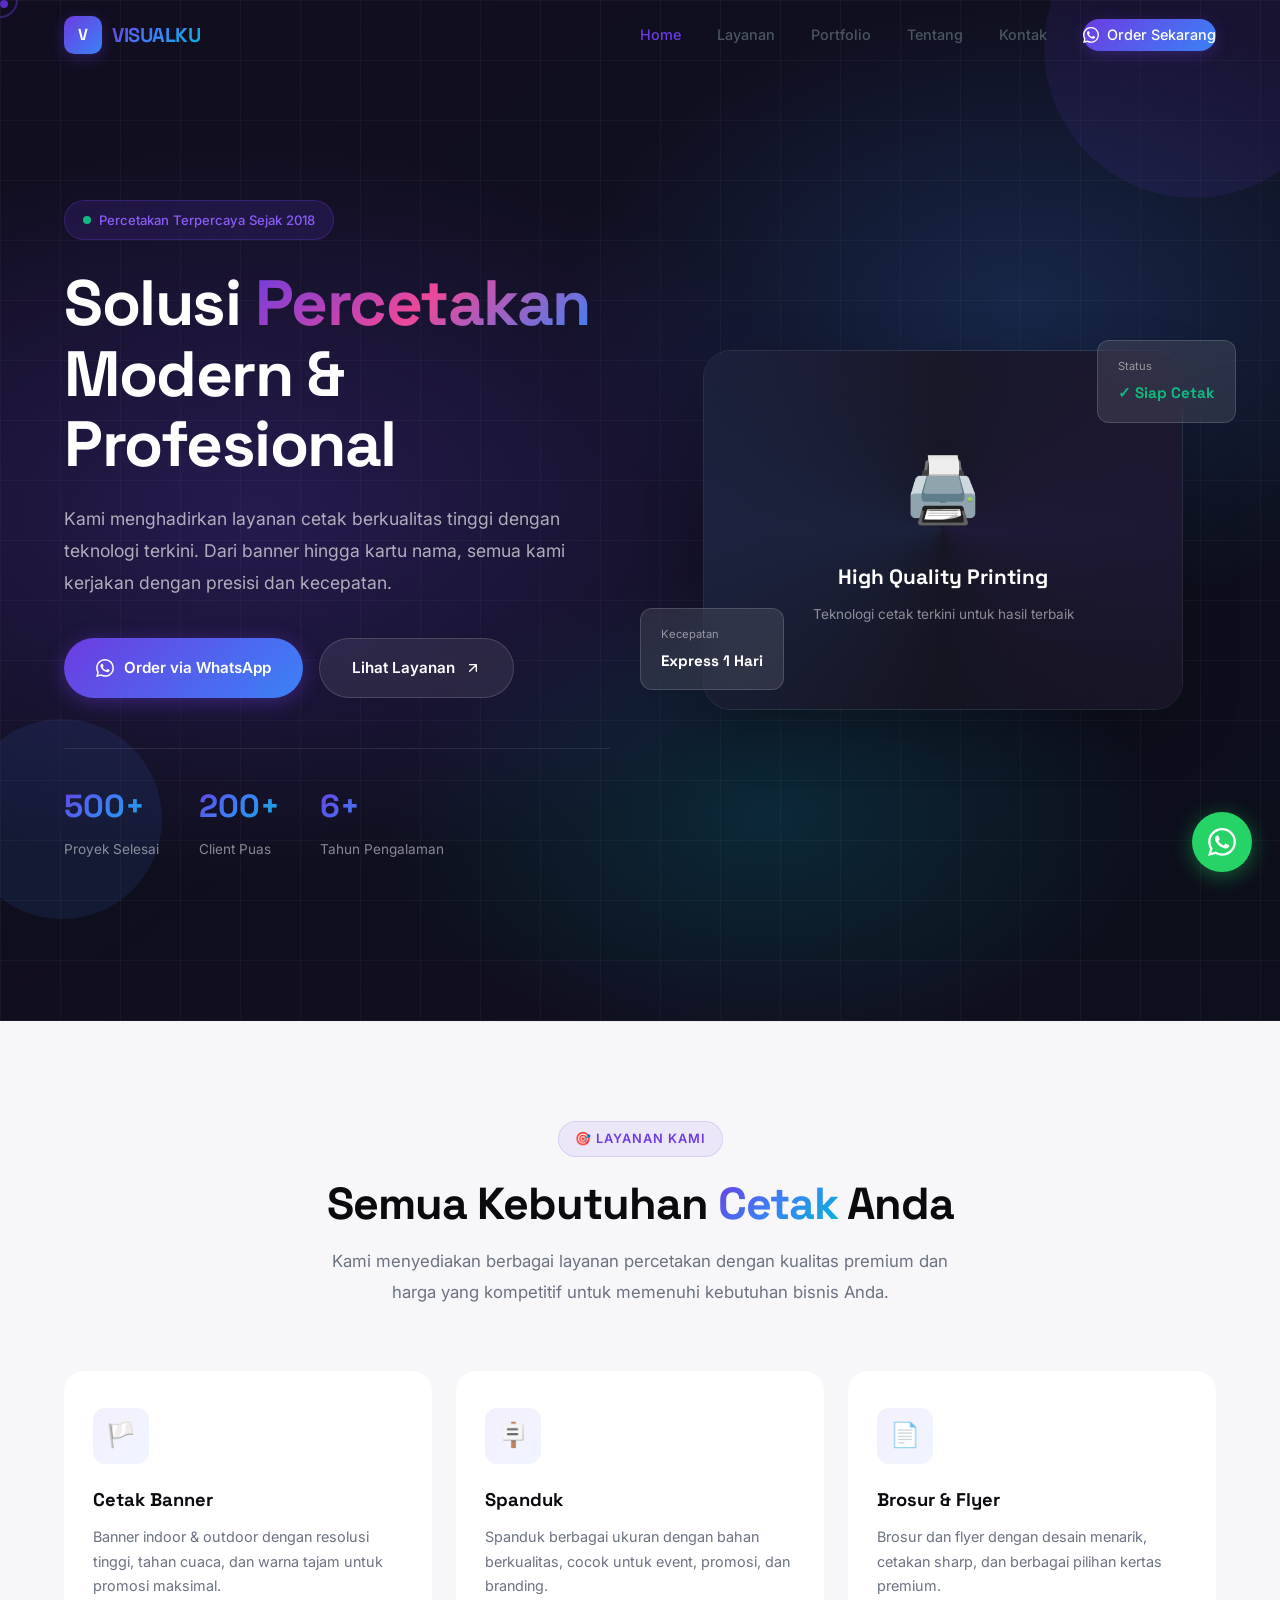
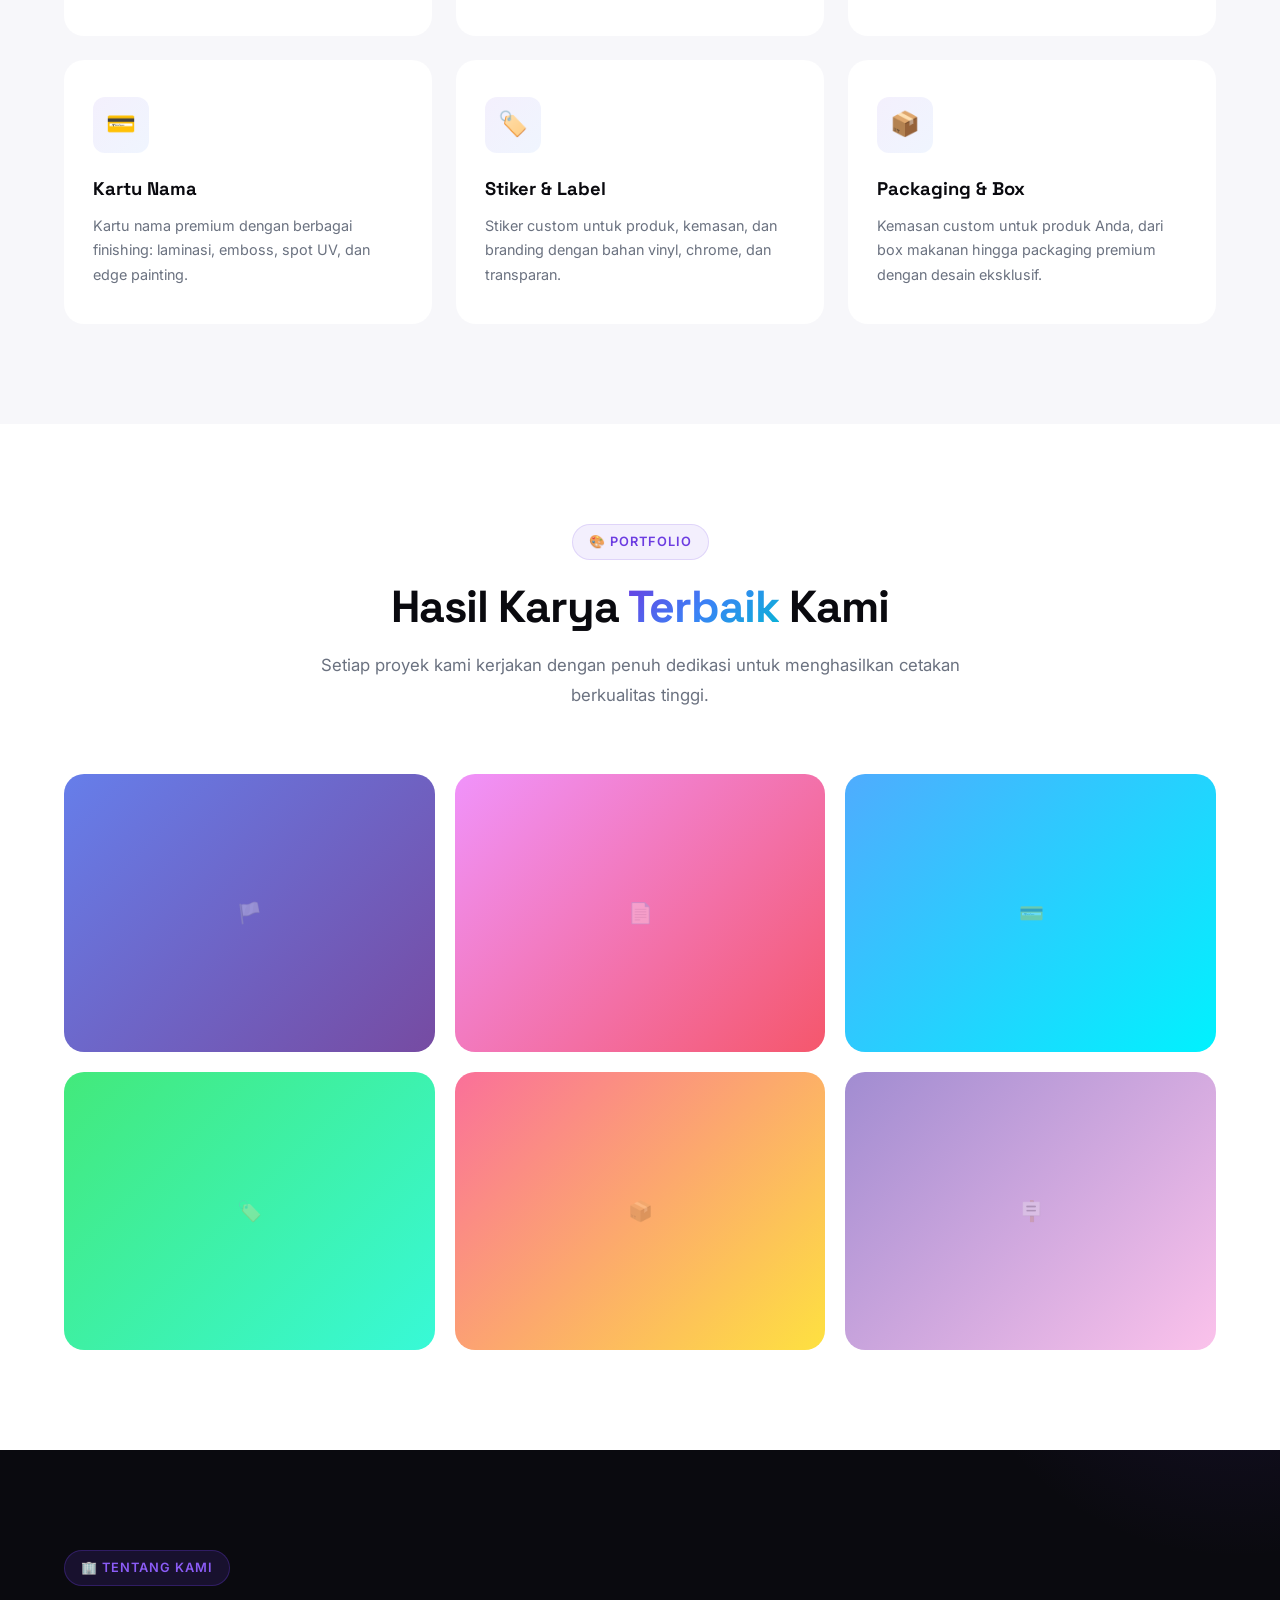
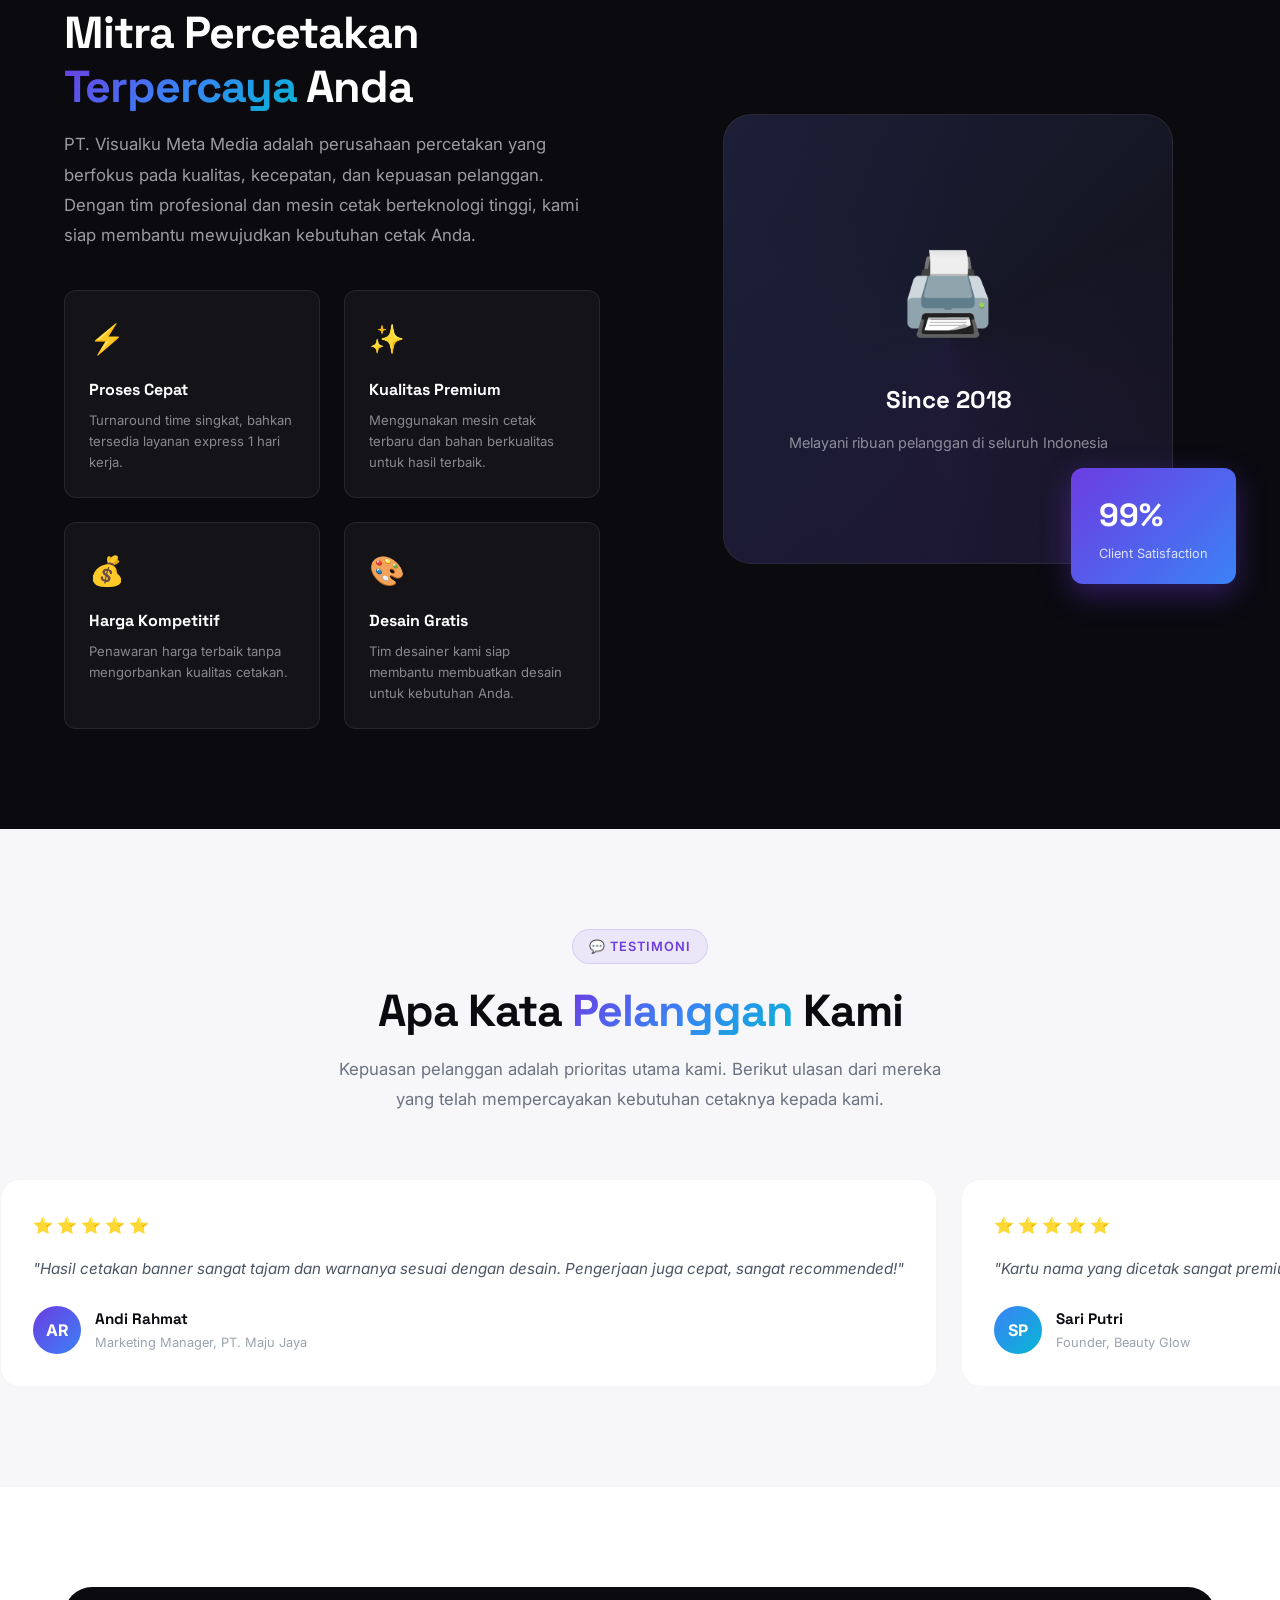
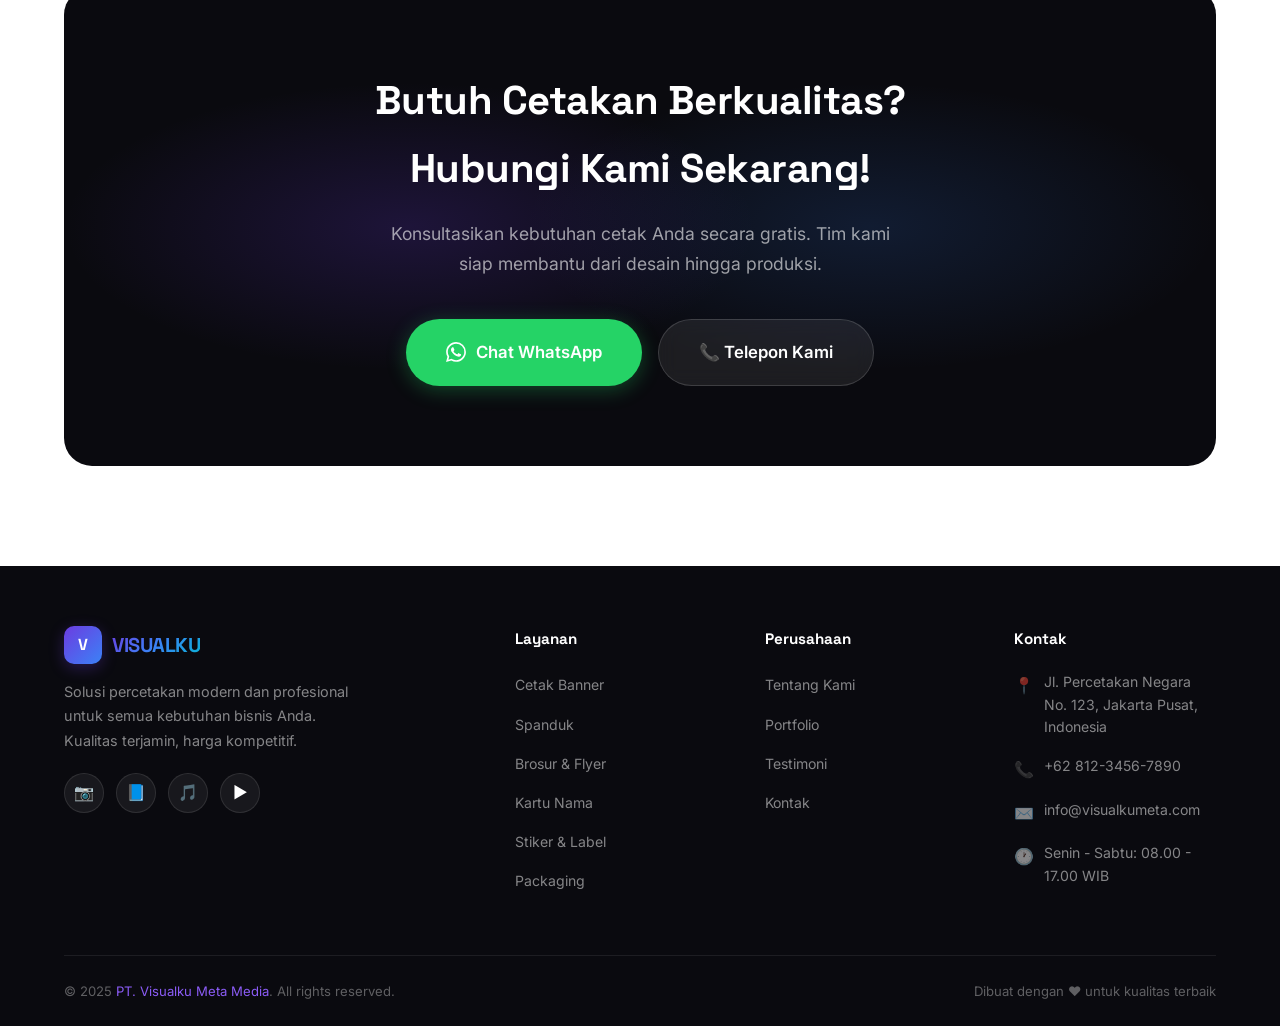
==== commit 3e944bbe: "Update visualku.html" ====
--- a/visualku.html
+++ b/visualku.html
@@ -1,2240 +1,2490 @@
-<?xml version="1.0" encoding="UTF-8" ?>
 <!DOCTYPE html>
-<html b:version='2' class='v2' expr:lang='data:blog.languageDirection' xmlns='http://www.w3.org/1999/xhtml' xmlns:b='http://www.google.com/2005/gml/b' xmlns:data='http://www.google.com/2005/gml/data' xmlns:expr='http://www.google.com/2005/gml/expr'>
+<html lang="id">
 <head>
-  <meta charset='UTF-8'/>
-  <meta content='width=device-width, initial-scale=1.0' name='viewport'/>
-  <meta content='Percetakan &amp; Desain Grafis Profesional di Samarinda' name='description'/>
-  <title><data:blog.pageTitle/></title>
-  
-  <!-- Preconnect untuk performa -->
-  <link href='https://fonts.googleapis.com' rel='preconnect'/>
-  <link crossorigin='anonymous' href='https://fonts.gstatic.com' rel='preconnect'/>
-  <link href='https://fonts.googleapis.com/css2?family=Plus+Jakarta+Sans:wght@300;400;500;600;700;800&amp;display=swap' rel='stylesheet'/>
-  <link href='https://cdnjs.cloudflare.com/ajax/libs/font-awesome/6.5.1/css/all.min.css' rel='stylesheet'/>
-  
-  <!-- GSAP & Lenis untuk animasi premium -->
-  <script src='https://cdnjs.cloudflare.com/ajax/libs/gsap/3.12.2/gsap.min.js'></script>
-  <script src='https://cdnjs.cloudflare.com/ajax/libs/gsap/3.12.2/ScrollTrigger.min.js'></script>
-  <script src='https://unpkg.com/@studio-freight/lenis@1.0.29/dist/lenis.min.js'></script>
-
-  <b:skin><![CDATA[
-    /* ============================================
-       VISUALKU 2026 - MODERN LUXURY REDESIGN
-       Design System: Premium Printing & Creative Agency
-       ============================================ */
-
-    :root {
-      /* Color Palette - Split Complementary Luxury */
-      --primary: #0F172A;
-      --primary-light: #1E293B;
-      --primary-dark: #020617;
-      
-      --secondary: #F59E0B;
-      --secondary-light: #FBBF24;
-      --secondary-dark: #D97706;
-      
-      --accent: #0EA5E9;
-      --accent-light: #38BDF8;
-      --accent-dark: #0284C7;
-      
-      --white: #FFFFFF;
-      --off-white: #F8FAFC;
-      --gray-50: #F8FAFC;
-      --gray-100: #F1F5F9;
-      --gray-200: #E2E8F0;
-      --gray-300: #CBD5E1;
-      --gray-400: #94A3B8;
-      --gray-500: #64748B;
-      --gray-600: #475569;
-      --gray-700: #334155;
-      --gray-800: #1E293B;
-      --gray-900: #0F172A;
-      
-      /* Glassmorphism */
-      --glass-bg: rgba(255, 255, 255, 0.08);
-      --glass-border: rgba(255, 255, 255, 0.15);
-      --glass-shadow: 0 8px 32px 0 rgba(0, 0, 0, 0.25);
-      
-      /* Shadows */
-      --shadow-sm: 0 1px 2px 0 rgb(0 0 0 / 0.05);
-      --shadow: 0 4px 6px -1px rgb(0 0 0 / 0.1);
-      --shadow-lg: 0 20px 25px -5px rgb(0 0 0 / 0.1);
-      --shadow-xl: 0 25px 50px -12px rgb(0 0 0 / 0.25);
-      --shadow-glow: 0 0 40px rgba(245, 158, 11, 0.3);
-      
-      /* Border Radius */
-      --radius-sm: 8px;
-      --radius: 16px;
-      --radius-lg: 24px;
-      --radius-xl: 32px;
-      --radius-full: 9999px;
-      
-      /* Typography */
-      --font-sans: 'Plus Jakarta Sans', system-ui, -apple-system, sans-serif;
-      
-      /* Transitions */
-      --transition-fast: 150ms cubic-bezier(0.4, 0, 0.2, 1);
-      --transition-base: 300ms cubic-bezier(0.4, 0, 0.2, 1);
-      --transition-slow: 500ms cubic-bezier(0.4, 0, 0.2, 1);
-      
-      /* Spacing */
-      --container-max: 1400px;
-      --section-padding: 120px;
-    }
-
-    /* ===== RESET & BASE ===== */
-    *, *::before, *::after { margin: 0; padding: 0; box-sizing: border-box; }
-    
-    html { 
-      scroll-behavior: smooth; 
-      font-size: 16px;
-      -webkit-font-smoothing: antialiased;
-      -moz-osx-font-smoothing: grayscale;
-    }
-    
-    body { 
-      font-family: var(--font-sans); 
-      background: var(--gray-50); 
-      color: var(--gray-800); 
-      line-height: 1.6;
-      overflow-x: hidden;
-      cursor: none;
-    }
-
-    /* Custom Cursor */
-    .cursor-dot,
-    .cursor-outline {
-      position: fixed;
-      top: 0;
-      left: 0;
-      transform: translate(-50%, -50%);
-      border-radius: 50%;
-      z-index: 9999;
-      pointer-events: none;
-      transition: transform var(--transition-fast);
-    }
-
-    .cursor-dot {
-      width: 8px;
-      height: 8px;
-      background: var(--secondary);
-    }
-
-    .cursor-outline {
-      width: 40px;
-      height: 40px;
-      border: 1px solid rgba(245, 158, 11, 0.4);
-      transition: width var(--transition-base), height var(--transition-base), background-color var(--transition-base);
-    }
-
-    .cursor-outline.hover {
-      width: 60px;
-      height: 60px;
-      background-color: rgba(245, 158, 11, 0.1);
-      border-color: var(--secondary);
-    }
-
-    @media (pointer: coarse) {
-      body { cursor: auto; }
-      .cursor-dot, .cursor-outline { display: none; }
-    }
-
-    /* Scroll Progress */
-    .scroll-progress {
-      position: fixed;
-      top: 0;
-      left: 0;
-      width: 0%;
-      height: 3px;
-      background: linear-gradient(90deg, var(--secondary), var(--accent));
-      z-index: 10000;
-      transition: width 0.1s linear;
-    }
-
-    /* ===== TYPOGRAPHY ===== */
-    h1, h2, h3, h4, h5, h6 {
-      font-family: var(--font-sans);
-      font-weight: 700;
-      line-height: 1.2;
-      color: var(--primary);
-    }
-
-    a { 
-      text-decoration: none; 
-      color: inherit; 
-      transition: var(--transition-base);
-    }
-
-    img { 
-      max-width: 100%; 
-      height: auto; 
-      display: block; 
-      object-fit: cover;
-    }
-
-    /* ===== CONTAINER & UTILITIES ===== */
-    .container {
-      max-width: var(--container-max);
-      margin: 0 auto;
-      padding: 0 24px;
-    }
-
-    .section {
-      padding: var(--section-padding) 0;
-      position: relative;
-    }
-
-    .section-white { background: var(--white); }
-    .section-gray { background: var(--gray-50); }
-    .section-dark { 
-      background: linear-gradient(135deg, var(--primary) 0%, var(--primary-light) 100%);
-      color: var(--white);
-    }
-
-    .text-center { text-align: center; }
-    .text-gradient {
-      background: linear-gradient(135deg, var(--secondary), var(--accent));
-      -webkit-background-clip: text;
-      -webkit-text-fill-color: transparent;
-      background-clip: text;
-    }
-
-    /* Section Header */
-    .section-header {
-      text-align: center;
-      max-width: 700px;
-      margin: 0 auto 64px;
-    }
-
-    .section-tag {
-      display: inline-flex;
-      align-items: center;
-      gap: 8px;
-      background: linear-gradient(135deg, rgba(245, 158, 11, 0.1), rgba(14, 165, 233, 0.1));
-      color: var(--secondary);
-      padding: 8px 20px;
-      border-radius: var(--radius-full);
-      font-weight: 700;
-      font-size: 0.85rem;
-      text-transform: uppercase;
-      letter-spacing: 1.5px;
-      margin-bottom: 20px;
-      border: 1px solid rgba(245, 158, 11, 0.2);
-    }
-
-    .section-title {
-      font-size: clamp(2rem, 4vw, 3rem);
-      font-weight: 800;
-      margin-bottom: 16px;
-      letter-spacing: -0.02em;
-    }
-
-    .section-subtitle {
-      color: var(--gray-600);
-      font-size: 1.1rem;
-      line-height: 1.8;
-    }
-
-    .section-dark .section-subtitle {
-      color: var(--gray-300);
-    }
-
-    /* ===== BUTTONS ===== */
-    .btn {
-      display: inline-flex;
-      align-items: center;
-      justify-content: center;
-      gap: 10px;
-      padding: 16px 32px;
-      border-radius: var(--radius-full);
-      font-weight: 700;
-      font-size: 0.95rem;
-      transition: all var(--transition-base);
-      border: none;
-      cursor: pointer;
-      position: relative;
-      overflow: hidden;
-      text-decoration: none;
-    }
-
-    .btn-primary {
-      background: linear-gradient(135deg, var(--secondary), var(--secondary-light));
-      color: var(--primary);
-      box-shadow: var(--shadow-glow);
-    }
-
-    .btn-primary:hover {
-      transform: translateY(-3px);
-      box-shadow: 0 15px 40px rgba(245, 158, 11, 0.4);
-    }
-
-    .btn-secondary {
-      background: var(--glass-bg);
-      color: var(--white);
-      backdrop-filter: blur(10px);
-      border: 1px solid var(--glass-border);
-    }
-
-    .btn-secondary:hover {
-      background: rgba(255, 255, 255, 0.15);
-      border-color: var(--secondary);
-      transform: translateY(-3px);
-    }
-
-    .btn-outline {
-      background: transparent;
-      color: var(--primary);
-      border: 2px solid var(--gray-200);
-    }
-
-    .btn-outline:hover {
-      border-color: var(--secondary);
-      background: rgba(245, 158, 11, 0.05);
-      transform: translateY(-2px);
-    }
-
-    .btn-whatsapp {
-      background: #25D366;
-      color: white;
-      box-shadow: 0 4px 20px rgba(37, 211, 102, 0.3);
-    }
-
-    .btn-whatsapp:hover {
-      transform: translateY(-3px);
-      box-shadow: 0 10px 40px rgba(37, 211, 102, 0.4);
-    }
-
-    /* Magnetic Button Effect */
-    .magnetic-btn {
-      transition: transform 0.3s cubic-bezier(0.23, 1, 0.32, 1);
-    }
-
-    /* ===== HEADER / NAVIGATION ===== */
-    .header {
-      position: fixed;
-      top: 0;
-      left: 0;
-      right: 0;
-      z-index: 1000;
-      padding: 24px 0;
-      transition: all var(--transition-base);
-    }
-
-    .header.scrolled {
-      padding: 12px 0;
-      background: rgba(255, 255, 255, 0.85);
-      backdrop-filter: blur(20px);
-      -webkit-backdrop-filter: blur(20px);
-      box-shadow: var(--shadow-sm);
-      border-bottom: 1px solid var(--glass-border);
-    }
-
-    .header-dark.scrolled {
-      background: rgba(15, 23, 42, 0.9);
-      border-bottom-color: rgba(255, 255, 255, 0.1);
-    }
-
-    .navbar {
-      display: flex;
-      justify-content: space-between;
-      align-items: center;
-    }
-
-    .logo {
-      display: flex;
-      align-items: center;
-      gap: 12px;
-    }
-
-    .logo img {
-      height: 48px;
-      width: auto;
-      transition: transform var(--transition-base);
-    }
-
-    .logo:hover img {
-      transform: scale(1.05);
-    }
-
-    .nav-links {
-      display: flex;
-      align-items: center;
-      gap: 40px;
-    }
-
-    .nav-link {
-      font-weight: 600;
-      font-size: 0.95rem;
-      color: var(--gray-600);
-      position: relative;
-      padding: 8px 0;
-    }
-
-    .nav-link::after {
-      content: '';
-      position: absolute;
-      bottom: 0;
-      left: 0;
-      width: 0;
-      height: 2px;
-      background: linear-gradient(90deg, var(--secondary), var(--accent));
-      transition: width var(--transition-base);
-    }
-
-    .nav-link:hover {
-      color: var(--primary);
-    }
-
-    .nav-link:hover::after {
-      width: 100%;
-    }
-
-    .header-dark .nav-link {
-      color: var(--gray-300);
-    }
-
-    .header-dark .nav-link:hover {
-      color: var(--white);
-    }
-
-    .nav-cta {
-      background: linear-gradient(135deg, var(--secondary), var(--secondary-light));
-      color: var(--primary) !important;
-      padding: 12px 28px !important;
-      border-radius: var(--radius-full);
-      font-weight: 700 !important;
-      box-shadow: 0 4px 15px rgba(245, 158, 11, 0.3);
-    }
-
-    .nav-cta:hover {
-      transform: translateY(-2px);
-      box-shadow: 0 8px 25px rgba(245, 158, 11, 0.4);
-    }
-
-    .nav-cta::after {
-      display: none !important;
-    }
-
-    /* Mobile Menu */
-    .burger {
-      display: none;
-      cursor: pointer;
-      z-index: 1001;
-      flex-direction: column;
-      gap: 5px;
-      padding: 8px;
-    }
-
-    .burger span {
-      width: 28px;
-      height: 3px;
-      background: var(--primary);
-      border-radius: 3px;
-      transition: all var(--transition-base);
-    }
-
-    .header-dark .burger span {
-      background: var(--white);
-    }
-
-    .burger.toggle span:nth-child(1) {
-      transform: rotate(-45deg) translate(-5px, 6px);
-    }
-
-    .burger.toggle span:nth-child(2) {
-      opacity: 0;
-    }
-
-    .burger.toggle span:nth-child(3) {
-      transform: rotate(45deg) translate(-5px, -6px);
-    }
-
-    /* ===== HERO SECTION ===== */
-    .hero {
-      position: relative;
-      min-height: 100vh;
-      display: flex;
-      align-items: center;
-      justify-content: center;
-      overflow: hidden;
-      background: linear-gradient(135deg, var(--primary) 0%, var(--primary-light) 100%);
-      padding-top: 80px;
-    }
-
-    .hero-video {
-      position: absolute;
-      inset: 0;
-      opacity: 0.35;
-    }
-
-    .hero-video video {
-      position: absolute;
-      top: 50%;
-      left: 50%;
-      min-width: 100%;
-      min-height: 100%;
-      width: auto;
-      height: auto;
-      transform: translate(-50%, -50%);
-      object-fit: cover;
-    }
-
-    .hero-overlay {
-      position: absolute;
-      inset: 0;
-      background: linear-gradient(135deg, rgba(15, 23, 42, 0.92) 0%, rgba(30, 41, 59, 0.85) 100%);
-    }
-
-    .hero-content {
-      position: relative;
-      z-index: 2;
-      text-align: center;
-      max-width: 900px;
-      padding: 0 24px;
-    }
-
-    .hero-badge {
-      display: inline-flex;
-      align-items: center;
-      gap: 10px;
-      background: var(--glass-bg);
-      backdrop-filter: blur(10px);
-      padding: 10px 24px;
-      border-radius: var(--radius-full);
-      color: var(--secondary-light);
-      font-weight: 600;
-      font-size: 0.9rem;
-      margin-bottom: 32px;
-      border: 1px solid var(--glass-border);
-      animation: fadeInDown 0.8s ease;
-    }
-
-    .hero-badge i {
-      color: var(--secondary);
-      animation: pulse 2s infinite;
-    }
-
-    .hero-title {
-      font-size: clamp(2.5rem, 7vw, 5rem);
-      font-weight: 800;
-      color: var(--white);
-      margin-bottom: 24px;
-      line-height: 1.1;
-      letter-spacing: -0.03em;
-    }
-
-    .hero-title span {
-      background: linear-gradient(135deg, var(--secondary-light), var(--accent-light));
-      -webkit-background-clip: text;
-      -webkit-text-fill-color: transparent;
-      background-clip: text;
-    }
-
-    .hero-subtitle {
-      font-size: clamp(1rem, 2.5vw, 1.25rem);
-      color: var(--gray-300);
-      margin-bottom: 48px;
-      font-weight: 400;
-      line-height: 1.8;
-    }
-
-    .hero-buttons {
-      display: flex;
-      gap: 16px;
-      justify-content: center;
-      flex-wrap: wrap;
-    }
-
-    .hero-scroll {
-      position: absolute;
-      bottom: 40px;
-      left: 50%;
-      transform: translateX(-50%);
-      z-index: 2;
-    }
-
-    .scroll-indicator {
-      display: flex;
-      flex-direction: column;
-      align-items: center;
-      gap: 12px;
-      color: var(--gray-400);
-      font-size: 0.85rem;
-    }
-
-    .scroll-line {
-      width: 1px;
-      height: 60px;
-      background: linear-gradient(to bottom, var(--secondary), transparent);
-      animation: scrollLine 2s ease-in-out infinite;
-    }
-
-    /* ===== PRODUCTS SECTION ===== */
-    .products-grid {
-      display: grid;
-      grid-template-columns: repeat(auto-fit, minmax(280px, 1fr));
-      gap: 24px;
-    }
-
-    .product-card {
-      background: var(--white);
-      border-radius: var(--radius-lg);
-      overflow: hidden;
-      box-shadow: var(--shadow);
-      transition: all var(--transition-base);
-      border: 1px solid var(--gray-100);
-      position: relative;
-    }
-
-    .product-card::before {
-      content: '';
-      position: absolute;
-      top: 0;
-      left: 0;
-      right: 0;
-      height: 4px;
-      background: linear-gradient(90deg, var(--secondary), var(--accent));
-      transform: scaleX(0);
-      transition: transform var(--transition-base);
-      z-index: 1;
-    }
-
-    .product-card:hover {
-      transform: translateY(-10px);
-      box-shadow: var(--shadow-xl);
-      border-color: var(--secondary);
-    }
-
-    .product-card:hover::before {
-      transform: scaleX(1);
-    }
-
-    .product-image {
-      position: relative;
-      overflow: hidden;
-      aspect-ratio: 4/3;
-    }
-
-    .product-card img {
-      width: 100%;
-      height: 100%;
-      transition: transform 0.6s cubic-bezier(0.4, 0, 0.2, 1);
-    }
-
-    .product-card:hover img {
-      transform: scale(1.1);
-    }
-
-    .product-overlay {
-      position: absolute;
-      inset: 0;
-      background: linear-gradient(to top, rgba(15, 23, 42, 0.85), transparent 60%);
-      opacity: 0;
-      transition: opacity var(--transition-base);
-      display: flex;
-      align-items: flex-end;
-      padding: 24px;
-      z-index: 2;
-    }
-
-    .product-card:hover .product-overlay {
-      opacity: 1;
-    }
-
-    .product-overlay span {
-      color: var(--white);
-      font-weight: 600;
-      display: flex;
-      align-items: center;
-      gap: 8px;
-    }
-
-    .product-info {
-      padding: 24px;
-    }
-
-    .product-card h3 {
-      font-size: 1.25rem;
-      color: var(--primary);
-      font-weight: 700;
-      margin-bottom: 8px;
-    }
-
-    .product-meta {
-      color: var(--gray-600);
-      font-size: 0.95rem;
-    }
-
-    /* ===== GALLERY SLIDER ===== */
-    .gallery-wrapper {
-      margin-top: 64px;
-      padding: 48px 0;
-      background: var(--white);
-      border-radius: var(--radius-xl);
-      overflow: hidden;
-      box-shadow: var(--shadow-lg);
-    }
-
-    .gallery-header {
-      text-align: center;
-      margin-bottom: 40px;
-    }
-
-    .gallery-header h3 {
-      font-size: 1.75rem;
-      color: var(--primary);
-      font-weight: 700;
-      margin-bottom: 12px;
-    }
-
-    .gallery-header p {
-      color: var(--gray-600);
-    }
-
-    .gallery-slider {
-      overflow: hidden;
-      position: relative;
-      mask-image: linear-gradient(to right, transparent, black 5%, black 95%, transparent);
-      -webkit-mask-image: linear-gradient(to right, transparent, black 5%, black 95%, transparent);
-    }
-
-    .gallery-track {
-      display: flex;
-      gap: 20px;
-      animation: gallery-scroll 35s linear infinite;
-      width: fit-content;
-    }
-
-    .gallery-track:hover {
-      animation-play-state: paused;
-    }
-
-    .gallery-item {
-      flex-shrink: 0;
-      width: 320px;
-      height: 220px;
-      border-radius: var(--radius-lg);
-      overflow: hidden;
-      position: relative;
-      box-shadow: var(--shadow-lg);
-      transition: transform var(--transition-base);
-    }
-
-    .gallery-item:hover {
-      transform: scale(1.03);
-    }
-
-    .gallery-item img {
-      width: 100%;
-      height: 100%;
-      transition: transform 0.4s ease;
-    }
-
-    .gallery-item:hover img {
-      transform: scale(1.08);
-    }
-
-    @keyframes gallery-scroll {
-      from { transform: translateX(0); }
-      to { transform: translateX(-50%); }
-    }
-
-    .gallery-cta {
-      text-align: center;
-      margin-top: 40px;
-    }
-
-    /* ===== SERVICES SECTION ===== */
-    .services-grid {
-      display: grid;
-      grid-template-columns: repeat(auto-fit, minmax(300px, 1fr));
-      gap: 24px;
-      margin-top: 48px;
-    }
-
-    .service-card {
-      background: var(--white);
-      border-radius: var(--radius-lg);
-      padding: 40px 32px;
-      text-align: center;
-      box-shadow: var(--shadow);
-      border: 2px solid transparent;
-      transition: all var(--transition-base);
-      cursor: pointer;
-      position: relative;
-      overflow: hidden;
-    }
-
-    .service-card::before {
-      content: '';
-      position: absolute;
-      inset: 0;
-      background: linear-gradient(135deg, rgba(245, 158, 11, 0.05), rgba(14, 165, 233, 0.05));
-      opacity: 0;
-      transition: opacity var(--transition-base);
-    }
-
-    .service-card:hover {
-      transform: translateY(-10px);
-      box-shadow: var(--shadow-xl);
-      border-color: var(--secondary);
-    }
-
-    .service-card:hover::before {
-      opacity: 1;
-    }
-
-    .service-icon {
-      width: 72px;
-      height: 72px;
-      background: linear-gradient(135deg, var(--secondary-light), var(--accent-light));
-      border-radius: 20px;
-      display: flex;
-      align-items: center;
-      justify-content: center;
-      margin: 0 auto 24px;
-      font-size: 1.8rem;
-      color: var(--primary);
-      transition: transform 0.5s ease;
-      position: relative;
-      z-index: 1;
-    }
-
-    .service-card:hover .service-icon {
-      transform: rotateY(360deg);
-    }
-
-    .service-card h3 {
-      font-size: 1.4rem;
-      color: var(--primary);
-      font-weight: 700;
-      margin-bottom: 16px;
-      position: relative;
-      z-index: 1;
-    }
-
-    .service-card p {
-      color: var(--gray-600);
-      line-height: 1.8;
-      margin-bottom: 24px;
-      position: relative;
-      z-index: 1;
-    }
-
-    .service-cta {
-      display: inline-flex;
-      align-items: center;
-      gap: 8px;
-      color: var(--secondary);
-      font-weight: 700;
-      transition: gap var(--transition-base);
-      position: relative;
-      z-index: 1;
-    }
-
-    .service-card:hover .service-cta {
-      gap: 16px;
-    }
-
-    /* ===== MODAL SYSTEM ===== */
-    .modal-overlay {
-      position: fixed;
-      inset: 0;
-      background: rgba(15, 23, 42, 0.92);
-      backdrop-filter: blur(10px);
-      z-index: 2000;
-      opacity: 0;
-      visibility: hidden;
-      transition: all var(--transition-base);
-      display: flex;
-      align-items: center;
-      justify-content: center;
-      padding: 40px 24px;
-    }
-
-    .modal-overlay.active {
-      opacity: 1;
-      visibility: visible;
-    }
-
-    .modal-content {
-      background: var(--white);
-      border-radius: var(--radius-xl);
-      max-width: 850px;
-      width: 100%;
-      max-height: 90vh;
-      overflow-y: auto;
-      position: relative;
-      transform: scale(0.95) translateY(20px);
-      transition: all var(--transition-base);
-      box-shadow: var(--shadow-xl);
-    }
-
-    .modal-overlay.active .modal-content {
-      transform: scale(1) translateY(0);
-    }
-
-    .modal-close {
-      position: absolute;
-      top: 20px;
-      right: 20px;
-      width: 44px;
-      height: 44px;
-      background: var(--gray-100);
-      border: none;
-      border-radius: 50%;
-      cursor: pointer;
-      display: flex;
-      align-items: center;
-      justify-content: center;
-      font-size: 1.2rem;
-      color: var(--gray-600);
-      transition: all var(--transition-base);
-      z-index: 10;
-    }
-
-    .modal-close:hover {
-      background: var(--gray-200);
-      transform: rotate(90deg);
-      color: var(--primary);
-    }
-
-    .modal-body {
-      padding: 56px 40px 40px;
-    }
-
-    .modal-header {
-      text-align: center;
-      margin-bottom: 32px;
-    }
-
-    .modal-header h2 {
-      font-size: 2rem;
-      color: var(--primary);
-      font-weight: 800;
-      margin-bottom: 12px;
-    }
-
-    .modal-header p {
-      color: var(--gray-600);
-      font-size: 1.05rem;
-    }
-
-    .modal-image {
-      width: 100%;
-      border-radius: var(--radius-lg);
-      margin-bottom: 32px;
-      box-shadow: var(--shadow-lg);
-    }
-
-    .modal-features {
-      display: grid;
-      grid-template-columns: repeat(auto-fit, minmax(220px, 1fr));
-      gap: 20px;
-      margin: 32px 0;
-    }
-
-    .modal-feature {
-      display: flex;
-      align-items: flex-start;
-      gap: 16px;
-      padding: 20px;
-      background: var(--gray-50);
-      border-radius: var(--radius);
-      transition: all var(--transition-base);
-    }
-
-    .modal-feature:hover {
-      background: var(--gray-100);
-      transform: translateX(8px);
-    }
-
-    .modal-feature i {
-      font-size: 1.4rem;
-      color: var(--secondary);
-      margin-top: 4px;
-      flex-shrink: 0;
-    }
-
-    .modal-feature h4 {
-      font-size: 1.05rem;
-      color: var(--primary);
-      font-weight: 700;
-      margin-bottom: 6px;
-    }
-
-    .modal-feature p {
-      color: var(--gray-600);
-      font-size: 0.95rem;
-      line-height: 1.6;
-    }
-
-    .modal-cta {
-      text-align: center;
-      margin-top: 40px;
-      padding-top: 32px;
-      border-top: 2px solid var(--gray-100);
-    }
-
-    /* ===== TESTIMONIALS SLIDER ===== */
-    .testimonials-slider {
-      overflow: hidden;
-      position: relative;
-      mask-image: linear-gradient(to right, transparent, black 10%, black 90%, transparent);
-      -webkit-mask-image: linear-gradient(to right, transparent, black 10%, black 90%, transparent);
-    }
-
-    .testimonials-track {
-      display: flex;
-      gap: 24px;
-      animation: scroll-testimonials 30s linear infinite;
-      width: fit-content;
-    }
-
-    .testimonials-track:hover {
-      animation-play-state: paused;
-    }
-
-    .testimonial-item {
-      flex-shrink: 0;
-      width: 280px;
-      height: auto;
-      padding: 8px;
-    }
-
-    .testimonial-item img {
-      width: 100%;
-      height: auto;
-      border-radius: var(--radius-lg);
-      box-shadow: var(--shadow-lg);
-      transition: transform var(--transition-base);
-    }
-
-    .testimonial-item:hover img {
-      transform: scale(1.03);
-    }
-
-    @keyframes scroll-testimonials {
-      from { transform: translateX(0); }
-      to { transform: translateX(-50%); }
-    }
-
-    /* ===== CLIENTS LOGOS ===== */
-    .clients-section {
-      background: var(--white);
-      padding: 64px 0;
-    }
-
-    .client-title {
-      text-align: center;
-      font-weight: 700;
-      color: var(--gray-400);
-      text-transform: uppercase;
-      letter-spacing: 3px;
-      font-size: 0.9rem;
-      margin-bottom: 40px;
-    }
-
-    .logo-slider {
-      overflow: hidden;
-      position: relative;
-      mask-image: linear-gradient(to right, transparent, black 10%, black 90%, transparent);
-      -webkit-mask-image: linear-gradient(to right, transparent, black 10%, black 90%, transparent);
-    }
-
-    .logo-track {
-      display: flex;
-      gap: 56px;
-      animation: scroll-logos 25s linear infinite;
-      width: fit-content;
-    }
-
-    .logo-track:hover {
-      animation-play-state: paused;
-    }
-
-    .logo-item {
-      flex-shrink: 0;
-      height: 72px;
-      display: flex;
-      align-items: center;
-      justify-content: center;
-    }
-
-    .logo-item img {
-      height: 100%;
-      width: auto;
-      filter: grayscale(100%);
-      opacity: 0.5;
-      transition: all var(--transition-base);
-    }
-
-    .logo-item:hover img {
-      filter: grayscale(0%);
-      opacity: 1;
-      transform: scale(1.1);
-    }
-
-    @keyframes scroll-logos {
-      from { transform: translateX(0); }
-      to { transform: translateX(-50%); }
-    }
-
-    /* ===== CTA SECTION ===== */
-    .cta-section {
-      background: linear-gradient(135deg, var(--primary) 0%, var(--primary-light) 100%);
-      color: var(--white);
-      text-align: center;
-      padding: 100px 24px;
-      position: relative;
-      overflow: hidden;
-    }
-
-    .cta-section::before,
-    .cta-section::after {
-      content: '';
-      position: absolute;
-      border-radius: 50%;
-      opacity: 0.1;
-    }
-
-    .cta-section::before {
-      top: -30%;
-      right: -10%;
-      width: 500px;
-      height: 500px;
-      background: radial-gradient(circle, var(--secondary) 0%, transparent 70%);
-    }
-
-    .cta-section::after {
-      bottom: -30%;
-      left: -10%;
-      width: 400px;
-      height: 400px;
-      background: radial-gradient(circle, var(--accent) 0%, transparent 70%);
-    }
-
-    .cta-content {
-      position: relative;
-      z-index: 1;
-      max-width: 700px;
-      margin: 0 auto;
-    }
-
-    .cta-title {
-      font-size: clamp(1.75rem, 4vw, 2.5rem);
-      font-weight: 800;
-      margin-bottom: 20px;
-      line-height: 1.2;
-    }
-
-    .cta-text {
-      max-width: 600px;
-      margin: 0 auto 36px;
-      opacity: 0.9;
-      font-size: 1.1rem;
-      line-height: 1.8;
-    }
-
-    /* ===== FOOTER ===== */
-    .footer {
-      background: var(--primary);
-      color: var(--gray-300);
-      padding: 80px 0 0;
-    }
-
-    .footer-grid {
-      display: grid;
-      grid-template-columns: 2fr 1fr 1fr;
-      gap: 64px;
-      padding-bottom: 64px;
-    }
-
-    .footer-brand .logo-footer {
-      display: inline-flex;
-      margin-bottom: 24px;
-    }
-
-    .footer-brand .logo-footer img {
-      height: 48px;
-      width: auto;
-    }
-
-    .footer-brand p {
-      margin-bottom: 28px;
-      line-height: 1.9;
-      font-size: 0.95rem;
-    }
-
-    .social-links {
-      display: flex;
-      gap: 12px;
-    }
-
-    .social-link {
-      display: flex;
-      justify-content: center;
-      align-items: center;
-      width: 44px;
-      height: 44px;
-      background: rgba(255, 255, 255, 0.08);
-      border-radius: 12px;
-      color: var(--gray-300);
-      font-size: 1.1rem;
-      transition: all var(--transition-base);
-      border: 1px solid rgba(255, 255, 255, 0.15);
-    }
-
-    .social-link:hover {
-      background: var(--secondary);
-      color: var(--primary);
-      transform: translateY(-4px);
-      border-color: var(--secondary);
-    }
-
-    .footer-col h4 {
-      font-size: 1.15rem;
-      color: var(--white);
-      margin-bottom: 24px;
-      font-weight: 700;
-    }
-
-    .footer-col ul {
-      list-style: none;
-    }
-
-    .footer-col li {
-      margin-bottom: 16px;
-    }
-
-    .footer-col a {
-      color: var(--gray-300);
-      display: flex;
-      align-items: center;
-      gap: 12px;
-      transition: all var(--transition-base);
-      font-size: 0.95rem;
-    }
-
-    .footer-col a:hover {
-      color: var(--secondary);
-      padding-left: 8px;
-    }
-
-    .footer-col a i {
-      width: 20px;
-      color: var(--secondary);
-    }
-
-    .footer-bottom {
-      background: rgba(0, 0, 0, 0.2);
-      padding: 28px 0;
-      border-top: 1px solid rgba(255, 255, 255, 0.1);
-    }
-
-    .footer-bottom .container {
-      display: flex;
-      justify-content: space-between;
-      align-items: center;
-      flex-wrap: wrap;
-      gap: 20px;
-    }
-
-    .copyright {
-      font-size: 0.9rem;
-      color: var(--gray-400);
-    }
-
-    .payment-methods img {
-      height: 32px;
-      opacity: 0.7;
-      transition: opacity var(--transition-base);
-    }
-
-    .payment-methods img:hover {
-      opacity: 1;
-    }
-
-    /* ===== ANIMATIONS ===== */
-    @keyframes fadeInUp {
-      from { opacity: 0; transform: translateY(40px); }
-      to { opacity: 1; transform: translateY(0); }
-    }
-
-    @keyframes fadeInDown {
-      from { opacity: 0; transform: translateY(-30px); }
-      to { opacity: 1; transform: translateY(0); }
-    }
-
-    @keyframes pulse {
-      0%, 100% { opacity: 1; transform: scale(1); }
-      50% { opacity: 0.6; transform: scale(1.15); }
-    }
-
-    @keyframes scrollLine {
-      0% { transform: translateY(0); opacity: 1; }
-      100% { transform: translateY(20px); opacity: 0; }
-    }
-
-    /* Reveal on scroll */
-    .reveal {
-      opacity: 0;
-      transform: translateY(30px);
-      transition: all 0.8s cubic-bezier(0.4, 0, 0.2, 1);
-    }
-
-    .reveal.active {
-      opacity: 1;
-      transform: translateY(0);
-    }
-
-    /* ===== RESPONSIVE ===== */
-    @media (max-width: 1024px) {
-      .footer-grid {
-        grid-template-columns: 1fr;
-        gap: 48px;
-      }
-    }
-
-    @media (max-width: 768px) {
-      :root {
-        --section-padding: 80px;
-      }
-
-      .burger {
-        display: flex;
-      }
-
-      .nav-links {
-        position: fixed;
-        top: 0;
-        right: -100%;
-        width: 85%;
-        max-width: 420px;
-        height: 100vh;
-        background: var(--white);
-        flex-direction: column;
-        align-items: flex-start;
-        gap: 0;
-        padding: 100px 32px 32px;
-        box-shadow: var(--shadow-xl);
-        transition: right var(--transition-base);
-        z-index: 1000;
-      }
-
-      .nav-links.nav-active {
-        right: 0;
-      }
-
-      .nav-link {
-        font-size: 1.1rem;
-        padding: 16px 0;
-        width: 100%;
-        border-bottom: 1px solid var(--gray-100);
-      }
-
-      .nav-link::after {
-        display: none;
-      }
-
-      .hero-title {
-        font-size: clamp(2rem, 8vw, 3.5rem);
-      }
-
-      .hero-buttons {
-        flex-direction: column;
-        align-items: center;
-      }
-
-      .btn {
-        width: 100%;
-        max-width: 300px;
-      }
-
-      .products-grid,
-      .services-grid {
-        grid-template-columns: 1fr;
-      }
-
-      .modal-body {
-        padding: 40px 24px 24px;
-      }
-
-      .modal-features {
-        grid-template-columns: 1fr;
-      }
-
-      .gallery-item {
-        width: 260px;
-        height: 180px;
-      }
-
-      .footer-bottom .container {
-        flex-direction: column;
-        text-align: center;
-      }
-    }
-
-    @media (max-width: 480px) {
-      .container {
-        padding: 0 16px;
-      }
-
-      .section {
-        padding: 64px 0;
-      }
-
-      .hero {
-        padding-top: 60px;
-        min-height: 90vh;
-      }
-
-      .hero-buttons .btn {
-        padding: 14px 28px;
-        font-size: 0.9rem;
-      }
-
-      .section-title {
-        font-size: clamp(1.5rem, 5vw, 2.25rem);
-      }
-
-      .product-card {
-        border-radius: var(--radius);
-      }
-
-      .service-card {
-        padding: 32px 24px;
-      }
-    }
-
-    /* Hide Blogger default elements */
-    .post-footer, .comments, .feed-links, .blog-pager {
-      display: none !important;
-    }
-
-    /* Lenis smooth scroll */
-    html.lenis {
-      height: auto;
-    }
-    .lenis.lenis-smooth {
-      scroll-behavior: auto;
-    }
-    .lenis.lenis-stopped {
-      overflow: hidden;
-    }
-  ]]></b:skin>
+    <meta charset="UTF-8">
+    <meta name="viewport" content="width=device-width, initial-scale=1.0">
+    <title>PT. Visualku Meta Media — Solusi Percetakan Modern & Profesional</title>
+    <meta name="description" content="PT. Visualku Meta Media menyediakan layanan percetakan berkualitas tinggi: banner, spanduk, brosur, kartu nama, stiker, dan lainnya. Cepat, profesional, harga kompetitif.">
+    <meta name="keywords" content="percetakan, cetak banner, spanduk, brosur, kartu nama, stiker, printing, Visualku Meta Media">
+    <meta name="author" content="PT. Visualku Meta Media">
+    <meta property="og:title" content="PT. Visualku Meta Media — Solusi Percetakan Modern & Profesional">
+    <meta property="og:description" content="Layanan percetakan berkualitas tinggi dengan harga kompetitif. Hubungi kami sekarang!">
+    <meta property="og:type" content="website">
+    <meta name="robots" content="index, follow">
+    <link rel="preconnect" href="https://fonts.googleapis.com">
+    <link rel="preconnect" href="https://fonts.gstatic.com" crossorigin>
+    <link href="https://fonts.googleapis.com/css2?family=Inter:wght@300;400;500;600;700;800;900&family=Space+Grotesk:wght@400;500;600;700&display=swap" rel="stylesheet">
+    <style>
+        /* ═══════════════════════════════════════════
+           CSS CUSTOM PROPERTIES & RESET
+        ═══════════════════════════════════════════ */
+        :root {
+            --primary: #6C3CE1;
+            --primary-light: #8B5CF6;
+            --primary-dark: #5521C4;
+            --accent: #3B82F6;
+            --accent-light: #60A5FA;
+            --gradient-1: linear-gradient(135deg, #6C3CE1 0%, #3B82F6 100%);
+            --gradient-2: linear-gradient(135deg, #3B82F6 0%, #06B6D4 100%);
+            --gradient-3: linear-gradient(135deg, #6C3CE1 0%, #EC4899 50%, #3B82F6 100%);
+            --gradient-text: linear-gradient(135deg, #6C3CE1, #3B82F6, #06B6D4);
+            --dark: #0A0A0F;
+            --dark-2: #12121A;
+            --dark-3: #1A1A2E;
+            --gray-100: #F7F7FA;
+            --gray-200: #E8E8F0;
+            --gray-300: #D1D1DB;
+            --gray-400: #9CA3AF;
+            --gray-500: #6B7280;
+            --gray-600: #4B5563;
+            --gray-700: #374151;
+            --white: #FFFFFF;
+            --success: #10B981;
+            --whatsapp: #25D366;
+            --font-heading: 'Space Grotesk', sans-serif;
+            --font-body: 'Inter', sans-serif;
+            --shadow-sm: 0 1px 3px rgba(0,0,0,0.08);
+            --shadow-md: 0 4px 20px rgba(0,0,0,0.1);
+            --shadow-lg: 0 10px 40px rgba(0,0,0,0.15);
+            --shadow-xl: 0 20px 60px rgba(0,0,0,0.2);
+            --shadow-glow: 0 0 40px rgba(108,60,225,0.3);
+            --radius-sm: 8px;
+            --radius-md: 12px;
+            --radius-lg: 20px;
+            --radius-xl: 28px;
+            --transition: all 0.4s cubic-bezier(0.25, 0.46, 0.45, 0.94);
+            --transition-fast: all 0.2s ease;
+            --transition-slow: all 0.6s cubic-bezier(0.25, 0.46, 0.45, 0.94);
+        }
+
+        *, *::before, *::after {
+            margin: 0;
+            padding: 0;
+            box-sizing: border-box;
+        }
+
+        html {
+            scroll-behavior: smooth;
+            scroll-padding-top: 80px;
+            -webkit-text-size-adjust: 100%;
+        }
+
+        body {
+            font-family: var(--font-body);
+            color: var(--dark);
+            background: var(--white);
+            line-height: 1.7;
+            overflow-x: hidden;
+            -webkit-font-smoothing: antialiased;
+            -moz-osx-font-smoothing: grayscale;
+        }
+
+        ::selection {
+            background: var(--primary);
+            color: var(--white);
+        }
+
+        img {
+            max-width: 100%;
+            height: auto;
+            display: block;
+        }
+
+        a {
+            text-decoration: none;
+            color: inherit;
+            transition: var(--transition-fast);
+        }
+
+        ul { list-style: none; }
+
+        .container {
+            width: 100%;
+            max-width: 1200px;
+            margin: 0 auto;
+            padding: 0 24px;
+        }
+
+        /* ═══════════════════════════════════════════
+           SCROLL PROGRESS BAR
+        ═══════════════════════════════════════════ */
+        .scroll-progress {
+            position: fixed;
+            top: 0;
+            left: 0;
+            width: 0%;
+            height: 3px;
+            background: var(--gradient-3);
+            z-index: 10000;
+            transition: width 0.1s linear;
+        }
+
+        /* ═══════════════════════════════════════════
+           NAVBAR
+        ═══════════════════════════════════════════ */
+        .navbar {
+            position: fixed;
+            top: 0;
+            left: 0;
+            right: 0;
+            z-index: 9999;
+            padding: 16px 0;
+            transition: var(--transition);
+            background: transparent;
+        }
+
+        .navbar.scrolled {
+            background: rgba(255, 255, 255, 0.85);
+            backdrop-filter: blur(20px) saturate(180%);
+            -webkit-backdrop-filter: blur(20px) saturate(180%);
+            border-bottom: 1px solid rgba(0,0,0,0.06);
+            padding: 10px 0;
+            box-shadow: 0 1px 20px rgba(0,0,0,0.06);
+        }
+
+        .navbar .container {
+            display: flex;
+            align-items: center;
+            justify-content: space-between;
+        }
+
+        .nav-logo {
+            font-family: var(--font-heading);
+            font-weight: 800;
+            font-size: 1.25rem;
+            letter-spacing: -0.5px;
+            display: flex;
+            align-items: center;
+            gap: 10px;
+        }
+
+        .nav-logo .logo-icon {
+            width: 38px;
+            height: 38px;
+            background: var(--gradient-1);
+            border-radius: 10px;
+            display: flex;
+            align-items: center;
+            justify-content: center;
+            color: white;
+            font-size: 1rem;
+            font-weight: 900;
+            box-shadow: 0 4px 15px rgba(108,60,225,0.3);
+        }
+
+        .nav-logo span {
+            background: var(--gradient-text);
+            -webkit-background-clip: text;
+            -webkit-text-fill-color: transparent;
+            background-clip: text;
+        }
+
+        .nav-menu {
+            display: flex;
+            align-items: center;
+            gap: 36px;
+        }
+
+        .nav-menu a {
+            font-size: 0.9rem;
+            font-weight: 500;
+            color: var(--gray-600);
+            position: relative;
+            padding: 4px 0;
+        }
+
+        .nav-menu a::after {
+            content: '';
+            position: absolute;
+            bottom: -2px;
+            left: 0;
+            width: 0;
+            height: 2px;
+            background: var(--gradient-1);
+            border-radius: 2px;
+            transition: var(--transition);
+        }
+
+        .nav-menu a:hover {
+            color: var(--primary);
+        }
+
+        .nav-menu a:hover::after {
+            width: 100%;
+        }
+
+        .nav-cta {
+            display: inline-flex;
+            align-items: center;
+            gap: 8px;
+            padding: 10px 24px;
+            background: var(--gradient-1);
+            color: var(--white) !important;
+            border-radius: 50px;
+            font-weight: 600;
+            font-size: 0.88rem;
+            box-shadow: 0 4px 15px rgba(108,60,225,0.3);
+            transition: var(--transition);
+            border: none;
+            cursor: pointer;
+        }
+
+        .nav-cta:hover {
+            transform: translateY(-2px);
+            box-shadow: 0 8px 25px rgba(108,60,225,0.4);
+        }
+
+        .nav-cta::after { display: none !important; }
+
+        .nav-toggle {
+            display: none;
+            flex-direction: column;
+            gap: 5px;
+            cursor: pointer;
+            padding: 4px;
+            z-index: 100;
+        }
+
+        .nav-toggle span {
+            width: 26px;
+            height: 2.5px;
+            background: var(--dark);
+            border-radius: 4px;
+            transition: var(--transition);
+        }
+
+        .nav-toggle.active span:nth-child(1) {
+            transform: rotate(45deg) translate(5px, 5px);
+        }
+
+        .nav-toggle.active span:nth-child(2) {
+            opacity: 0;
+        }
+
+        .nav-toggle.active span:nth-child(3) {
+            transform: rotate(-45deg) translate(5px, -5px);
+        }
+
+        /* ═══════════════════════════════════════════
+           HERO SECTION
+        ═══════════════════════════════════════════ */
+        .hero {
+            min-height: 100vh;
+            display: flex;
+            align-items: center;
+            position: relative;
+            overflow: hidden;
+            background: var(--dark);
+        }
+
+        .hero-bg {
+            position: absolute;
+            inset: 0;
+            z-index: 1;
+        }
+
+        .hero-bg::before {
+            content: '';
+            position: absolute;
+            inset: 0;
+            background: 
+                radial-gradient(ellipse 80% 60% at 20% 50%, rgba(108,60,225,0.25) 0%, transparent 60%),
+                radial-gradient(ellipse 60% 50% at 80% 30%, rgba(59,130,246,0.2) 0%, transparent 60%),
+                radial-gradient(ellipse 50% 40% at 60% 80%, rgba(6,182,212,0.15) 0%, transparent 60%);
+            z-index: 2;
+        }
+
+        .hero-bg::after {
+            content: '';
+            position: absolute;
+            inset: 0;
+            background: url("data:image/svg+xml,%3Csvg viewBox='0 0 800 600' xmlns='http://www.w3.org/2000/svg'%3E%3Cdefs%3E%3ClinearGradient id='g' x1='0%25' y1='0%25' x2='100%25' y2='100%25'%3E%3Cstop offset='0%25' style='stop-color:%236C3CE1;stop-opacity:0.08'/%3E%3Cstop offset='100%25' style='stop-color:%233B82F6;stop-opacity:0.05'/%3E%3C/linearGradient%3E%3C/defs%3E%3Crect fill='url(%23g)' width='800' height='600'/%3E%3C/svg%3E");
+            z-index: 1;
+        }
+
+        .hero-grid-overlay {
+            position: absolute;
+            inset: 0;
+            background-image: 
+                linear-gradient(rgba(255,255,255,0.03) 1px, transparent 1px),
+                linear-gradient(90deg, rgba(255,255,255,0.03) 1px, transparent 1px);
+            background-size: 60px 60px;
+            z-index: 2;
+        }
+
+        .floating-shapes {
+            position: absolute;
+            inset: 0;
+            z-index: 3;
+            overflow: hidden;
+        }
+
+        .floating-shapes .shape {
+            position: absolute;
+            border-radius: 50%;
+            opacity: 0.1;
+            animation: floatShape 20s ease-in-out infinite;
+        }
+
+        .floating-shapes .shape:nth-child(1) {
+            width: 300px;
+            height: 300px;
+            background: var(--primary);
+            top: -10%;
+            right: -5%;
+            animation-delay: 0s;
+        }
+
+        .floating-shapes .shape:nth-child(2) {
+            width: 200px;
+            height: 200px;
+            background: var(--accent);
+            bottom: 10%;
+            left: -3%;
+            animation-delay: -5s;
+        }
+
+        .floating-shapes .shape:nth-child(3) {
+            width: 150px;
+            height: 150px;
+            background: #EC4899;
+            top: 40%;
+            right: 20%;
+            animation-delay: -10s;
+        }
+
+        @keyframes floatShape {
+            0%, 100% { transform: translate(0, 0) scale(1); }
+            25% { transform: translate(30px, -30px) scale(1.05); }
+            50% { transform: translate(-20px, 20px) scale(0.95); }
+            75% { transform: translate(15px, 15px) scale(1.02); }
+        }
+
+        .hero .container {
+            position: relative;
+            z-index: 10;
+            display: grid;
+            grid-template-columns: 1fr 1fr;
+            gap: 60px;
+            align-items: center;
+            padding-top: 100px;
+            padding-bottom: 60px;
+        }
+
+        .hero-content {
+            color: var(--white);
+        }
+
+        .hero-badge {
+            display: inline-flex;
+            align-items: center;
+            gap: 8px;
+            padding: 8px 18px;
+            background: rgba(108,60,225,0.15);
+            border: 1px solid rgba(108,60,225,0.3);
+            border-radius: 50px;
+            font-size: 0.82rem;
+            font-weight: 500;
+            color: var(--primary-light);
+            margin-bottom: 28px;
+            backdrop-filter: blur(10px);
+        }
+
+        .hero-badge .dot {
+            width: 8px;
+            height: 8px;
+            background: var(--success);
+            border-radius: 50%;
+            animation: pulse 2s ease-in-out infinite;
+        }
+
+        @keyframes pulse {
+            0%, 100% { opacity: 1; transform: scale(1); }
+            50% { opacity: 0.5; transform: scale(1.5); }
+        }
+
+        .hero h1 {
+            font-family: var(--font-heading);
+            font-size: clamp(2.5rem, 5vw, 4rem);
+            font-weight: 800;
+            line-height: 1.1;
+            letter-spacing: -1.5px;
+            margin-bottom: 24px;
+        }
+
+        .hero h1 .gradient-text {
+            background: var(--gradient-3);
+            -webkit-background-clip: text;
+            -webkit-text-fill-color: transparent;
+            background-clip: text;
+        }
+
+        .hero-desc {
+            font-size: 1.1rem;
+            color: rgba(255,255,255,0.65);
+            line-height: 1.8;
+            margin-bottom: 40px;
+            max-width: 520px;
+        }
+
+        .hero-buttons {
+            display: flex;
+            gap: 16px;
+            flex-wrap: wrap;
+        }
+
+        .btn {
+            display: inline-flex;
+            align-items: center;
+            gap: 10px;
+            padding: 16px 32px;
+            border-radius: 50px;
+            font-weight: 600;
+            font-size: 0.95rem;
+            font-family: var(--font-body);
+            cursor: pointer;
+            border: none;
+            transition: var(--transition);
+            position: relative;
+            overflow: hidden;
+        }
+
+        .btn-primary {
+            background: var(--gradient-1);
+            color: var(--white);
+            box-shadow: 0 4px 20px rgba(108,60,225,0.4);
+        }
+
+        .btn-primary:hover {
+            transform: translateY(-3px);
+            box-shadow: 0 8px 30px rgba(108,60,225,0.5);
+        }
+
+        .btn-secondary {
+            background: rgba(255,255,255,0.08);
+            color: var(--white);
+            border: 1px solid rgba(255,255,255,0.15);
+            backdrop-filter: blur(10px);
+        }
+
+        .btn-secondary:hover {
+            background: rgba(255,255,255,0.15);
+            transform: translateY(-3px);
+        }
+
+        .btn-whatsapp {
+            background: var(--whatsapp);
+            color: var(--white);
+            box-shadow: 0 4px 20px rgba(37,211,102,0.3);
+        }
+
+        .btn-whatsapp:hover {
+            transform: translateY(-3px);
+            box-shadow: 0 8px 30px rgba(37,211,102,0.4);
+            background: #20BD5A;
+        }
+
+        .hero-stats {
+            display: flex;
+            gap: 40px;
+            margin-top: 50px;
+            padding-top: 30px;
+            border-top: 1px solid rgba(255,255,255,0.1);
+        }
+
+        .hero-stat h3 {
+            font-family: var(--font-heading);
+            font-size: 2rem;
+            font-weight: 800;
+            background: var(--gradient-text);
+            -webkit-background-clip: text;
+            -webkit-text-fill-color: transparent;
+            background-clip: text;
+        }
+
+        .hero-stat p {
+            font-size: 0.85rem;
+            color: rgba(255,255,255,0.5);
+            margin-top: 4px;
+        }
+
+        /* Hero Visual */
+        .hero-visual {
+            position: relative;
+            display: flex;
+            align-items: center;
+            justify-content: center;
+        }
+
+        .hero-card {
+            position: relative;
+            width: 100%;
+            max-width: 480px;
+            aspect-ratio: 4/3;
+            border-radius: var(--radius-xl);
+            overflow: hidden;
+            box-shadow: var(--shadow-xl);
+            border: 1px solid rgba(255,255,255,0.1);
+        }
+
+        .hero-card-inner {
+            width: 100%;
+            height: 100%;
+            background: linear-gradient(135deg, var(--dark-3) 0%, var(--dark-2) 100%);
+            display: flex;
+            flex-direction: column;
+            align-items: center;
+            justify-content: center;
+            position: relative;
+            overflow: hidden;
+        }
+
+        .hero-card-inner::before {
+            content: '';
+            position: absolute;
+            width: 200%;
+            height: 200%;
+            background: conic-gradient(from 0deg, transparent, rgba(108,60,225,0.1), transparent, rgba(59,130,246,0.1), transparent);
+            animation: rotateGradient 10s linear infinite;
+        }
+
+        @keyframes rotateGradient {
+            to { transform: rotate(360deg); }
+        }
+
+        .hero-card-content {
+            position: relative;
+            z-index: 2;
+            text-align: center;
+            padding: 40px;
+        }
+
+        .hero-card-content .printer-icon {
+            font-size: 4rem;
+            margin-bottom: 16px;
+            display: block;
+        }
+
+        .hero-card-content h3 {
+            font-family: var(--font-heading);
+            font-size: 1.3rem;
+            color: var(--white);
+            margin-bottom: 8px;
+        }
+
+        .hero-card-content p {
+            font-size: 0.85rem;
+            color: rgba(255,255,255,0.5);
+        }
+
+        .hero-floating-card {
+            position: absolute;
+            background: rgba(255,255,255,0.1);
+            backdrop-filter: blur(20px);
+            border: 1px solid rgba(255,255,255,0.15);
+            border-radius: var(--radius-md);
+            padding: 16px 20px;
+            z-index: 20;
+            animation: floatCard 6s ease-in-out infinite;
+        }
+
+        .hero-floating-card.card-1 {
+            top: -10px;
+            right: -20px;
+            animation-delay: 0s;
+        }
+
+        .hero-floating-card.card-2 {
+            bottom: 20px;
+            left: -30px;
+            animation-delay: -3s;
+        }
+
+        @keyframes floatCard {
+            0%, 100% { transform: translateY(0); }
+            50% { transform: translateY(-15px); }
+        }
+
+        .hero-floating-card .card-label {
+            font-size: 0.7rem;
+            color: rgba(255,255,255,0.5);
+            margin-bottom: 4px;
+        }
+
+        .hero-floating-card .card-value {
+            font-family: var(--font-heading);
+            font-weight: 700;
+            color: var(--white);
+            font-size: 0.95rem;
+        }
+
+        .hero-floating-card .card-value.green { color: var(--success); }
+
+        /* ═══════════════════════════════════════════
+           SECTION COMMON STYLES
+        ═══════════════════════════════════════════ */
+        section {
+            padding: 100px 0;
+        }
+
+        .section-header {
+            text-align: center;
+            max-width: 640px;
+            margin: 0 auto 64px;
+        }
+
+        .section-label {
+            display: inline-flex;
+            align-items: center;
+            gap: 8px;
+            padding: 6px 16px;
+            background: rgba(108,60,225,0.08);
+            border: 1px solid rgba(108,60,225,0.15);
+            border-radius: 50px;
+            font-size: 0.8rem;
+            font-weight: 600;
+            color: var(--primary);
+            text-transform: uppercase;
+            letter-spacing: 1px;
+            margin-bottom: 20px;
+        }
+
+        .section-title {
+            font-family: var(--font-heading);
+            font-size: clamp(2rem, 4vw, 2.8rem);
+            font-weight: 800;
+            letter-spacing: -1px;
+            line-height: 1.2;
+            margin-bottom: 16px;
+            color: var(--dark);
+        }
+
+        .section-title .highlight {
+            background: var(--gradient-text);
+            -webkit-background-clip: text;
+            -webkit-text-fill-color: transparent;
+            background-clip: text;
+        }
+
+        .section-desc {
+            font-size: 1.05rem;
+            color: var(--gray-500);
+            line-height: 1.8;
+        }
+
+        /* Scroll Reveal */
+        .reveal {
+            opacity: 0;
+            transform: translateY(40px);
+            transition: opacity 0.8s cubic-bezier(0.25, 0.46, 0.45, 0.94),
+                        transform 0.8s cubic-bezier(0.25, 0.46, 0.45, 0.94);
+        }
+
+        .reveal.active {
+            opacity: 1;
+            transform: translateY(0);
+        }
+
+        .reveal-delay-1 { transition-delay: 0.1s; }
+        .reveal-delay-2 { transition-delay: 0.2s; }
+        .reveal-delay-3 { transition-delay: 0.3s; }
+        .reveal-delay-4 { transition-delay: 0.4s; }
+        .reveal-delay-5 { transition-delay: 0.5s; }
+        .reveal-delay-6 { transition-delay: 0.6s; }
+
+        /* ═══════════════════════════════════════════
+           SERVICES SECTION
+        ═══════════════════════════════════════════ */
+        .services {
+            background: var(--gray-100);
+            position: relative;
+        }
+
+        .services::before {
+            content: '';
+            position: absolute;
+            top: 0;
+            left: 0;
+            right: 0;
+            height: 1px;
+            background: linear-gradient(90deg, transparent, var(--gray-200), transparent);
+        }
+
+        .services-grid {
+            display: grid;
+            grid-template-columns: repeat(3, 1fr);
+            gap: 24px;
+        }
+
+        .service-card {
+            background: var(--white);
+            border-radius: var(--radius-lg);
+            padding: 36px 28px;
+            position: relative;
+            overflow: hidden;
+            transition: var(--transition);
+            border: 1px solid transparent;
+            cursor: pointer;
+            group: true;
+        }
+
+        .service-card::before {
+            content: '';
+            position: absolute;
+            top: 0;
+            left: 0;
+            right: 0;
+            height: 3px;
+            background: var(--gradient-1);
+            transform: scaleX(0);
+            transition: var(--transition);
+        }
+
+        .service-card:hover {
+            transform: translateY(-8px);
+            box-shadow: var(--shadow-lg);
+            border-color: rgba(108,60,225,0.1);
+        }
+
+        .service-card:hover::before {
+            transform: scaleX(1);
+        }
+
+        .service-icon {
+            width: 56px;
+            height: 56px;
+            border-radius: var(--radius-md);
+            display: flex;
+            align-items: center;
+            justify-content: center;
+            font-size: 1.5rem;
+            margin-bottom: 20px;
+            background: linear-gradient(135deg, rgba(108,60,225,0.08), rgba(59,130,246,0.08));
+            transition: var(--transition);
+        }
+
+        .service-card:hover .service-icon {
+            background: var(--gradient-1);
+            box-shadow: 0 8px 25px rgba(108,60,225,0.3);
+            transform: scale(1.05);
+        }
+
+        .service-card h3 {
+            font-family: var(--font-heading);
+            font-size: 1.15rem;
+            font-weight: 700;
+            margin-bottom: 10px;
+            color: var(--dark);
+        }
+
+        .service-card p {
+            font-size: 0.9rem;
+            color: var(--gray-500);
+            line-height: 1.7;
+        }
+
+        .service-card .service-arrow {
+            position: absolute;
+            bottom: 28px;
+            right: 28px;
+            width: 36px;
+            height: 36px;
+            border-radius: 50%;
+            background: var(--gray-100);
+            display: flex;
+            align-items: center;
+            justify-content: center;
+            font-size: 0.85rem;
+            transition: var(--transition);
+            opacity: 0;
+            transform: translateX(-10px);
+        }
+
+        .service-card:hover .service-arrow {
+            opacity: 1;
+            transform: translateX(0);
+            background: var(--gradient-1);
+            color: var(--white);
+        }
+
+        /* ═══════════════════════════════════════════
+           PORTFOLIO SECTION
+        ═══════════════════════════════════════════ */
+        .portfolio {
+            background: var(--white);
+        }
+
+        .portfolio-grid {
+            display: grid;
+            grid-template-columns: repeat(3, 1fr);
+            gap: 20px;
+        }
+
+        .portfolio-item {
+            position: relative;
+            border-radius: var(--radius-lg);
+            overflow: hidden;
+            aspect-ratio: 4/3;
+            cursor: pointer;
+            group: true;
+        }
+
+        .portfolio-item .portfolio-bg {
+            width: 100%;
+            height: 100%;
+            transition: var(--transition-slow);
+        }
+
+        .portfolio-item:nth-child(1) .portfolio-bg {
+            background: linear-gradient(135deg, #667eea 0%, #764ba2 100%);
+        }
+        .portfolio-item:nth-child(2) .portfolio-bg {
+            background: linear-gradient(135deg, #f093fb 0%, #f5576c 100%);
+        }
+        .portfolio-item:nth-child(3) .portfolio-bg {
+            background: linear-gradient(135deg, #4facfe 0%, #00f2fe 100%);
+        }
+        .portfolio-item:nth-child(4) .portfolio-bg {
+            background: linear-gradient(135deg, #43e97b 0%, #38f9d7 100%);
+        }
+        .portfolio-item:nth-child(5) .portfolio-bg {
+            background: linear-gradient(135deg, #fa709a 0%, #fee140 100%);
+        }
+        .portfolio-item:nth-child(6) .portfolio-bg {
+            background: linear-gradient(135deg, #a18cd1 0%, #fbc2eb 100%);
+        }
+
+        .portfolio-item:hover .portfolio-bg {
+            transform: scale(1.08);
+        }
+
+        .portfolio-overlay {
+            position: absolute;
+            inset: 0;
+            background: linear-gradient(to top, rgba(0,0,0,0.8) 0%, transparent 60%);
+            display: flex;
+            flex-direction: column;
+            justify-content: flex-end;
+            padding: 28px;
+            opacity: 0;
+            transition: var(--transition);
+        }
+
+        .portfolio-item:hover .portfolio-overlay {
+            opacity: 1;
+        }
+
+        .portfolio-overlay h4 {
+            font-family: var(--font-heading);
+            font-size: 1.1rem;
+            color: var(--white);
+            font-weight: 700;
+            margin-bottom: 6px;
+            transform: translateY(15px);
+            transition: var(--transition);
+        }
+
+        .portfolio-item:hover .portfolio-overlay h4 {
+            transform: translateY(0);
+        }
+
+        .portfolio-overlay p {
+            font-size: 0.82rem;
+            color: rgba(255,255,255,0.7);
+            transform: translateY(15px);
+            transition: var(--transition);
+            transition-delay: 0.05s;
+        }
+
+        .portfolio-item:hover .portfolio-overlay p {
+            transform: translateY(0);
+        }
+
+        .portfolio-item .portfolio-icon {
+            position: absolute;
+            top: 50%;
+            left: 50%;
+            transform: translate(-50%, -50%) scale(0.5);
+            font-size: 2.5rem;
+            opacity: 0.3;
+            transition: var(--transition);
+        }
+
+        .portfolio-item:hover .portfolio-icon {
+            opacity: 0.6;
+            transform: translate(-50%, -50%) scale(1);
+        }
+
+        /* ═══════════════════════════════════════════
+           ABOUT SECTION
+        ═══════════════════════════════════════════ */
+        .about {
+            background: var(--dark);
+            color: var(--white);
+            position: relative;
+            overflow: hidden;
+        }
+
+        .about::before {
+            content: '';
+            position: absolute;
+            top: -50%;
+            right: -20%;
+            width: 600px;
+            height: 600px;
+            background: radial-gradient(circle, rgba(108,60,225,0.15) 0%, transparent 70%);
+            border-radius: 50%;
+        }
+
+        .about .container {
+            display: grid;
+            grid-template-columns: 1fr 1fr;
+            gap: 80px;
+            align-items: center;
+        }
+
+        .about-content .section-label {
+            background: rgba(108,60,225,0.15);
+            border-color: rgba(108,60,225,0.3);
+            color: var(--primary-light);
+        }
+
+        .about-content .section-title {
+            color: var(--white);
+            text-align: left;
+        }
+
+        .about-content .section-desc {
+            color: rgba(255,255,255,0.6);
+            text-align: left;
+        }
+
+        .about-features {
+            display: grid;
+            grid-template-columns: 1fr 1fr;
+            gap: 24px;
+            margin-top: 40px;
+        }
+
+        .about-feature {
+            padding: 24px;
+            background: rgba(255,255,255,0.04);
+            border: 1px solid rgba(255,255,255,0.08);
+            border-radius: var(--radius-md);
+            transition: var(--transition);
+        }
+
+        .about-feature:hover {
+            background: rgba(255,255,255,0.08);
+            border-color: rgba(108,60,225,0.3);
+            transform: translateY(-4px);
+        }
+
+        .about-feature .feature-icon {
+            font-size: 1.8rem;
+            margin-bottom: 12px;
+        }
+
+        .about-feature h4 {
+            font-family: var(--font-heading);
+            font-size: 1rem;
+            font-weight: 700;
+            margin-bottom: 6px;
+        }
+
+        .about-feature p {
+            font-size: 0.82rem;
+            color: rgba(255,255,255,0.5);
+            line-height: 1.6;
+        }
+
+        .about-visual {
+            position: relative;
+            display: flex;
+            align-items: center;
+            justify-content: center;
+        }
+
+        .about-image-wrapper {
+            position: relative;
+            width: 100%;
+            max-width: 450px;
+            aspect-ratio: 1;
+            border-radius: var(--radius-xl);
+            overflow: hidden;
+            background: linear-gradient(135deg, var(--dark-3), var(--dark-2));
+            border: 1px solid rgba(255,255,255,0.08);
+            display: flex;
+            align-items: center;
+            justify-content: center;
+        }
+
+        .about-image-wrapper .about-inner-content {
+            text-align: center;
+            padding: 40px;
+            position: relative;
+            z-index: 2;
+        }
+
+        .about-image-wrapper .about-inner-content .big-icon {
+            font-size: 5rem;
+            margin-bottom: 20px;
+            display: block;
+        }
+
+        .about-image-wrapper .about-inner-content h3 {
+            font-family: var(--font-heading);
+            font-size: 1.5rem;
+            font-weight: 700;
+            margin-bottom: 10px;
+        }
+
+        .about-image-wrapper .about-inner-content p {
+            font-size: 0.9rem;
+            color: rgba(255,255,255,0.5);
+        }
+
+        .about-image-wrapper::before {
+            content: '';
+            position: absolute;
+            inset: 0;
+            background: conic-gradient(from 180deg, rgba(108,60,225,0.1), rgba(59,130,246,0.05), transparent, rgba(108,60,225,0.1));
+            animation: rotateGradient 15s linear infinite;
+        }
+
+        .about-counter {
+            position: absolute;
+            bottom: -20px;
+            right: -20px;
+            background: var(--gradient-1);
+            border-radius: var(--radius-md);
+            padding: 20px 28px;
+            box-shadow: 0 10px 30px rgba(108,60,225,0.4);
+        }
+
+        .about-counter h3 {
+            font-family: var(--font-heading);
+            font-size: 2rem;
+            font-weight: 800;
+        }
+
+        .about-counter p {
+            font-size: 0.8rem;
+            opacity: 0.8;
+        }
+
+        /* ═══════════════════════════════════════════
+           TESTIMONIALS SECTION
+        ═══════════════════════════════════════════ */
+        .testimonials {
+            background: var(--gray-100);
+            position: relative;
+        }
+
+        .testimonials-wrapper {
+            position: relative;
+            overflow: hidden;
+        }
+
+        .testimonials-track {
+            display: flex;
+            gap: 24px;
+            animation: scrollTestimonials 30s linear infinite;
+        }
+
+        .testimonials-track:hover {
+            animation-play-state: paused;
+        }
+
+        @keyframes scrollTestimonials {
+            0% { transform: translateX(0); }
+            100% { transform: translateX(-50%); }
+        }
+
+        .testimonial-card {
+            min-width: 380px;
+            background: var(--white);
+            border-radius: var(--radius-lg);
+            padding: 32px;
+            border: 1px solid rgba(0,0,0,0.04);
+            transition: var(--transition);
+            flex-shrink: 0;
+        }
+
+        .testimonial-card:hover {
+            box-shadow: var(--shadow-md);
+            transform: translateY(-4px);
+        }
+
+        .testimonial-stars {
+            display: flex;
+            gap: 4px;
+            margin-bottom: 16px;
+        }
+
+        .testimonial-stars span {
+            color: #FBBF24;
+            font-size: 1rem;
+        }
+
+        .testimonial-text {
+            font-size: 0.95rem;
+            color: var(--gray-600);
+            line-height: 1.8;
+            margin-bottom: 24px;
+            font-style: italic;
+        }
+
+        .testimonial-author {
+            display: flex;
+            align-items: center;
+            gap: 14px;
+        }
+
+        .testimonial-avatar {
+            width: 48px;
+            height: 48px;
+            border-radius: 50%;
+            display: flex;
+            align-items: center;
+            justify-content: center;
+            font-weight: 700;
+            font-size: 1rem;
+            color: var(--white);
+        }
+
+        .testimonial-card:nth-child(1) .testimonial-avatar,
+        .testimonial-card:nth-child(7) .testimonial-avatar { background: var(--gradient-1); }
+        .testimonial-card:nth-child(2) .testimonial-avatar,
+        .testimonial-card:nth-child(8) .testimonial-avatar { background: var(--gradient-2); }
+        .testimonial-card:nth-child(3) .testimonial-avatar,
+        .testimonial-card:nth-child(9) .testimonial-avatar { background: linear-gradient(135deg, #EC4899, #F43F5E); }
+        .testimonial-card:nth-child(4) .testimonial-avatar,
+        .testimonial-card:nth-child(10) .testimonial-avatar { background: linear-gradient(135deg, #F59E0B, #EF4444); }
+        .testimonial-card:nth-child(5) .testimonial-avatar,
+        .testimonial-card:nth-child(11) .testimonial-avatar { background: linear-gradient(135deg, #10B981, #3B82F6); }
+        .testimonial-card:nth-child(6) .testimonial-avatar,
+        .testimonial-card:nth-child(12) .testimonial-avatar { background: linear-gradient(135deg, #8B5CF6, #EC4899); }
+
+        .testimonial-info h5 {
+            font-family: var(--font-heading);
+            font-weight: 700;
+            font-size: 0.95rem;
+            color: var(--dark);
+        }
+
+        .testimonial-info p {
+            font-size: 0.8rem;
+            color: var(--gray-400);
+        }
+
+        /* ═══════════════════════════════════════════
+           CTA SECTION
+        ═══════════════════════════════════════════ */
+        .cta-section {
+            background: var(--white);
+            padding: 100px 0;
+        }
+
+        .cta-box {
+            position: relative;
+            background: var(--dark);
+            border-radius: var(--radius-xl);
+            padding: 80px 60px;
+            text-align: center;
+            overflow: hidden;
+        }
+
+        .cta-box::before {
+            content: '';
+            position: absolute;
+            inset: 0;
+            background: 
+                radial-gradient(ellipse 50% 50% at 30% 50%, rgba(108,60,225,0.2) 0%, transparent 60%),
+                radial-gradient(ellipse 50% 50% at 70% 50%, rgba(59,130,246,0.15) 0%, transparent 60%);
+        }
+
+        .cta-box .cta-content {
+            position: relative;
+            z-index: 2;
+        }
+
+        .cta-box h2 {
+            font-family: var(--font-heading);
+            font-size: clamp(1.8rem, 3.5vw, 2.5rem);
+            font-weight: 800;
+            color: var(--white);
+            letter-spacing: -0.5px;
+            margin-bottom: 16px;
+        }
+
+        .cta-box p {
+            font-size: 1.1rem;
+            color: rgba(255,255,255,0.6);
+            margin-bottom: 40px;
+            max-width: 500px;
+            margin-left: auto;
+            margin-right: auto;
+        }
+
+        .cta-buttons {
+            display: flex;
+            gap: 16px;
+            justify-content: center;
+            flex-wrap: wrap;
+        }
+
+        .btn-large {
+            padding: 18px 40px;
+            font-size: 1.05rem;
+        }
+
+        /* ═══════════════════════════════════════════
+           FOOTER
+        ═══════════════════════════════════════════ */
+        .footer {
+            background: var(--dark);
+            color: var(--white);
+            padding: 60px 0 0;
+        }
+
+        .footer-grid {
+            display: grid;
+            grid-template-columns: 2fr 1fr 1fr 1fr;
+            gap: 48px;
+            padding-bottom: 48px;
+            border-bottom: 1px solid rgba(255,255,255,0.08);
+        }
+
+        .footer-brand .nav-logo {
+            margin-bottom: 16px;
+        }
+
+        .footer-brand p {
+            font-size: 0.9rem;
+            color: rgba(255,255,255,0.5);
+            line-height: 1.7;
+            max-width: 300px;
+        }
+
+        .footer-social {
+            display: flex;
+            gap: 12px;
+            margin-top: 20px;
+        }
+
+        .footer-social a {
+            width: 40px;
+            height: 40px;
+            border-radius: 50%;
+            background: rgba(255,255,255,0.06);
+            border: 1px solid rgba(255,255,255,0.1);
+            display: flex;
+            align-items: center;
+            justify-content: center;
+            font-size: 1rem;
+            transition: var(--transition);
+        }
+
+        .footer-social a:hover {
+            background: var(--gradient-1);
+            border-color: transparent;
+            transform: translateY(-3px);
+        }
+
+        .footer-col h4 {
+            font-family: var(--font-heading);
+            font-size: 0.95rem;
+            font-weight: 700;
+            margin-bottom: 20px;
+        }
+
+        .footer-col ul li {
+            margin-bottom: 12px;
+        }
+
+        .footer-col ul li a {
+            font-size: 0.88rem;
+            color: rgba(255,255,255,0.5);
+            transition: var(--transition-fast);
+        }
+
+        .footer-col ul li a:hover {
+            color: var(--white);
+            padding-left: 6px;
+        }
+
+        .footer-contact li {
+            display: flex;
+            align-items: flex-start;
+            gap: 10px;
+            margin-bottom: 16px !important;
+        }
+
+        .footer-contact li .contact-icon {
+            font-size: 1rem;
+            margin-top: 2px;
+        }
+
+        .footer-contact li span {
+            font-size: 0.88rem;
+            color: rgba(255,255,255,0.5);
+            line-height: 1.6;
+        }
+
+        .footer-bottom {
+            padding: 24px 0;
+            display: flex;
+            align-items: center;
+            justify-content: space-between;
+            flex-wrap: wrap;
+            gap: 16px;
+        }
+
+        .footer-bottom p {
+            font-size: 0.82rem;
+            color: rgba(255,255,255,0.35);
+        }
+
+        .footer-bottom a {
+            color: var(--primary-light);
+        }
+
+        /* ═══════════════════════════════════════════
+           FLOATING WHATSAPP BUTTON
+        ═══════════════════════════════════════════ */
+        .wa-float {
+            position: fixed;
+            bottom: 28px;
+            right: 28px;
+            z-index: 9998;
+            width: 60px;
+            height: 60px;
+            border-radius: 50%;
+            background: var(--whatsapp);
+            display: flex;
+            align-items: center;
+            justify-content: center;
+            box-shadow: 0 4px 20px rgba(37,211,102,0.4);
+            cursor: pointer;
+            transition: var(--transition);
+            animation: waFloat 3s ease-in-out infinite;
+        }
+
+        .wa-float:hover {
+            transform: scale(1.1);
+            box-shadow: 0 8px 30px rgba(37,211,102,0.5);
+        }
+
+        .wa-float svg {
+            width: 28px;
+            height: 28px;
+            fill: white;
+        }
+
+        .wa-float .wa-tooltip {
+            position: absolute;
+            right: 70px;
+            background: var(--white);
+            color: var(--dark);
+            padding: 10px 18px;
+            border-radius: 10px;
+            font-size: 0.82rem;
+            font-weight: 600;
+            white-space: nowrap;
+            box-shadow: var(--shadow-md);
+            opacity: 0;
+            transform: translateX(10px);
+            transition: var(--transition);
+            pointer-events: none;
+        }
+
+        .wa-float:hover .wa-tooltip {
+            opacity: 1;
+            transform: translateX(0);
+        }
+
+        @keyframes waFloat {
+            0%, 100% { transform: translateY(0); }
+            50% { transform: translateY(-8px); }
+        }
+
+        /* ═══════════════════════════════════════════
+           BACK TO TOP
+        ═══════════════════════════════════════════ */
+        .back-to-top {
+            position: fixed;
+            bottom: 28px;
+            left: 28px;
+            z-index: 9998;
+            width: 44px;
+            height: 44px;
+            border-radius: 50%;
+            background: var(--dark);
+            color: var(--white);
+            display: flex;
+            align-items: center;
+            justify-content: center;
+            cursor: pointer;
+            transition: var(--transition);
+            opacity: 0;
+            transform: translateY(20px);
+            pointer-events: none;
+            border: 1px solid rgba(255,255,255,0.1);
+        }
+
+        .back-to-top.visible {
+            opacity: 1;
+            transform: translateY(0);
+            pointer-events: all;
+        }
+
+        .back-to-top:hover {
+            background: var(--primary);
+            transform: translateY(-3px);
+        }
+
+        /* ═══════════════════════════════════════════
+           RESPONSIVE DESIGN
+        ═══════════════════════════════════════════ */
+        @media (max-width: 1024px) {
+            .hero .container {
+                grid-template-columns: 1fr;
+                text-align: center;
+            }
+
+            .hero-desc { margin: 0 auto 40px; }
+            .hero-buttons { justify-content: center; }
+            .hero-stats { justify-content: center; }
+            .hero-visual { display: none; }
+
+            .services-grid {
+                grid-template-columns: repeat(2, 1fr);
+            }
+
+            .portfolio-grid {
+                grid-template-columns: repeat(2, 1fr);
+            }
+
+            .about .container {
+                grid-template-columns: 1fr;
+                gap: 48px;
+            }
+
+            .about-content .section-title,
+            .about-content .section-desc {
+                text-align: center;
+            }
+
+            .about-content .section-label {
+                display: inline-flex;
+                margin: 0 auto 20px;
+            }
+
+            .about-visual { order: -1; }
+
+            .footer-grid {
+                grid-template-columns: 1fr 1fr;
+            }
+        }
+
+        @media (max-width: 768px) {
+            section { padding: 70px 0; }
+
+            .nav-menu {
+                position: fixed;
+                top: 0;
+                right: -100%;
+                width: 80%;
+                max-width: 360px;
+                height: 100vh;
+                background: var(--white);
+                flex-direction: column;
+                justify-content: center;
+                align-items: center;
+                gap: 28px;
+                transition: var(--transition-slow);
+                box-shadow: -10px 0 40px rgba(0,0,0,0.1);
+                z-index: 99;
+            }
+
+            .nav-menu.open {
+                right: 0;
+            }
+
+            .nav-menu a {
+                font-size: 1.1rem;
+                color: var(--dark);
+            }
+
+            .nav-toggle {
+                display: flex;
+            }
+
+            .nav-overlay {
+                position: fixed;
+                inset: 0;
+                background: rgba(0,0,0,0.5);
+                z-index: 98;
+                opacity: 0;
+                pointer-events: none;
+                transition: var(--transition);
+            }
+
+            .nav-overlay.active {
+                opacity: 1;
+                pointer-events: all;
+            }
+
+            .services-grid {
+                grid-template-columns: 1fr;
+            }
+
+            .portfolio-grid {
+                grid-template-columns: 1fr;
+            }
+
+            .about-features {
+                grid-template-columns: 1fr;
+            }
+
+            .hero-stats {
+                flex-direction: column;
+                gap: 20px;
+                align-items: center;
+            }
+
+            .cta-box {
+                padding: 50px 28px;
+            }
+
+            .footer-grid {
+                grid-template-columns: 1fr;
+                gap: 36px;
+            }
+
+            .footer-bottom {
+                flex-direction: column;
+                text-align: center;
+            }
+
+            .testimonial-card {
+                min-width: 300px;
+            }
+
+            .wa-float {
+                bottom: 20px;
+                right: 20px;
+                width: 54px;
+                height: 54px;
+            }
+
+            .wa-float .wa-tooltip { display: none; }
+        }
+
+        @media (max-width: 480px) {
+            .container { padding: 0 16px; }
+
+            .hero h1 {
+                font-size: 2rem;
+            }
+
+            .hero-badge {
+                font-size: 0.75rem;
+            }
+
+            .hero-desc {
+                font-size: 0.95rem;
+            }
+
+            .btn {
+                padding: 14px 24px;
+                font-size: 0.88rem;
+            }
+
+            .section-title {
+                font-size: 1.7rem;
+            }
+
+            .section-desc {
+                font-size: 0.92rem;
+            }
+
+            .service-card {
+                padding: 28px 22px;
+            }
+        }
+
+        /* ═══════════════════════════════════════════
+           LOADING ANIMATION
+        ═══════════════════════════════════════════ */
+        .page-loader {
+            position: fixed;
+            inset: 0;
+            background: var(--dark);
+            z-index: 99999;
+            display: flex;
+            align-items: center;
+            justify-content: center;
+            transition: opacity 0.5s ease, visibility 0.5s ease;
+        }
+
+        .page-loader.hidden {
+            opacity: 0;
+            visibility: hidden;
+        }
+
+        .loader-content {
+            text-align: center;
+        }
+
+        .loader-spinner {
+            width: 48px;
+            height: 48px;
+            border: 3px solid rgba(108,60,225,0.2);
+            border-top-color: var(--primary);
+            border-radius: 50%;
+            animation: spin 0.8s linear infinite;
+            margin: 0 auto 16px;
+        }
+
+        @keyframes spin {
+            to { transform: rotate(360deg); }
+        }
+
+        .loader-content p {
+            font-family: var(--font-heading);
+            font-size: 0.9rem;
+            color: rgba(255,255,255,0.5);
+            letter-spacing: 2px;
+            text-transform: uppercase;
+        }
+
+        /* ═══════════════════════════════════════════
+           CUSTOM CURSOR (DESKTOP ONLY)
+        ═══════════════════════════════════════════ */
+        @media (hover: hover) {
+            .cursor-dot {
+                position: fixed;
+                width: 8px;
+                height: 8px;
+                background: var(--primary);
+                border-radius: 50%;
+                pointer-events: none;
+                z-index: 99999;
+                transition: transform 0.1s ease;
+                mix-blend-mode: difference;
+            }
+
+            .cursor-ring {
+                position: fixed;
+                width: 36px;
+                height: 36px;
+                border: 2px solid rgba(108,60,225,0.4);
+                border-radius: 50%;
+                pointer-events: none;
+                z-index: 99998;
+                transition: transform 0.15s ease, width 0.3s ease, height 0.3s ease, border-color 0.3s ease;
+            }
+
+            .cursor-ring.hover {
+                width: 56px;
+                height: 56px;
+                border-color: var(--primary);
+            }
+        }
+
+        @media (hover: none) {
+            .cursor-dot, .cursor-ring { display: none; }
+        }
+    </style>
 </head>
-
 <body>
-  <!-- Custom Cursor -->
-  <div class='cursor-dot'></div>
-  <div class='cursor-outline'></div>
-  
-  <!-- Scroll Progress -->
-  <div class='scroll-progress'></div>
-
-  <!-- Header -->
-  <header class='header header-dark' id='header'>
-    <div class='container'>
-      <nav class='navbar'>
-        <a class='logo' href='/'>
-          <img alt='Visualku Logo' src='https://blogger.googleusercontent.com/img/b/R29vZ2xl/[base64]/s4633/Visualku%20Logo-.png'/>
-        </a>
-
-        <div class='nav-links' id='navLinks'>
-          <a class='nav-link' href='#produk'>Produk</a>
-          <a class='nav-link' href='#layanan'>Layanan</a>
-          <a class='nav-link' href='#clients'>Klien</a>
-          <a class='nav-link' href='#testimoni'>Testimoni</a>
-          <a class='nav-link' href='https://www.visualku.com/p/the-history-of-visualku.html'>Tentang</a>
-          <a class='nav-link nav-cta magnetic-btn' href='#kontak'>Kontak</a>
+
+    <!-- PAGE LOADER -->
+    <div class="page-loader" id="pageLoader">
+        <div class="loader-content">
+            <div class="loader-spinner"></div>
+            <p>Loading</p>
         </div>
-
-        <div class='burger' id='burger'>
-          <span class='line1'></span>
-          <span class='line2'></span>
-          <span class='line3'></span>
+    </div>
+
+    <!-- SCROLL PROGRESS -->
+    <div class="scroll-progress" id="scrollProgress"></div>
+
+    <!-- CUSTOM CURSOR -->
+    <div class="cursor-dot" id="cursorDot"></div>
+    <div class="cursor-ring" id="cursorRing"></div>
+
+    <!-- NAVBAR OVERLAY (Mobile) -->
+    <div class="nav-overlay" id="navOverlay"></div>
+
+    <!-- NAVBAR -->
+    <nav class="navbar" id="navbar">
+        <div class="container">
+            <a href="#home" class="nav-logo">
+                <div class="logo-icon">V</div>
+                <span>VISUALKU</span>
+            </a>
+            <div class="nav-menu" id="navMenu">
+                <a href="#home">Home</a>
+                <a href="#layanan">Layanan</a>
+                <a href="#portfolio">Portfolio</a>
+                <a href="#tentang">Tentang</a>
+                <a href="#kontak">Kontak</a>
+                <a href="https://wa.me/6281234567890?text=Halo,%20saya%20ingin%20order%20cetakan" target="_blank" class="nav-cta">
+                    <svg width="16" height="16" viewBox="0 0 24 24" fill="currentColor"><path d="M17.472 14.382c-.297-.149-1.758-.867-2.03-.967-.273-.099-.471-.148-.67.15-.197.297-.767.966-.94 1.164-.173.199-.347.223-.644.075-.297-.15-1.255-.463-2.39-1.475-.883-.788-1.48-1.761-1.653-2.059-.173-.297-.018-.458.13-.606.134-.133.298-.347.446-.52.149-.174.198-.298.298-.497.099-.198.05-.371-.025-.52-.075-.149-.669-1.612-.916-2.207-.242-.579-.487-.5-.669-.51-.173-.008-.371-.01-.57-.01-.198 0-.52.074-.792.372-.272.297-1.04 1.016-1.04 2.479 0 1.462 1.065 2.875 1.213 3.074.149.198 2.096 3.2 5.077 4.487.709.306 1.262.489 1.694.625.712.227 1.36.195 1.871.118.571-.085 1.758-.719 2.006-1.413.248-.694.248-1.289.173-1.413-.074-.124-.272-.198-.57-.347m-5.421 7.403h-.004a9.87 9.87 0 01-5.031-1.378l-.361-.214-3.741.982.998-3.648-.235-.374a9.86 9.86 0 01-1.51-5.26c.001-5.45 4.436-9.884 9.888-9.884 2.64 0 5.122 1.03 6.988 2.898a9.825 9.825 0 012.893 6.994c-.003 5.45-4.437 9.884-9.885 9.884m8.413-18.297A11.815 11.815 0 0012.05 0C5.495 0 .16 5.335.157 11.892c0 2.096.547 4.142 1.588 5.945L.057 24l6.305-1.654a11.882 11.882 0 005.683 1.448h.005c6.554 0 11.89-5.335 11.893-11.893a11.821 11.821 0 00-3.48-8.413z"/></svg>
+                    Order Sekarang
+                </a>
+            </div>
+            <div class="nav-toggle" id="navToggle">
+                <span></span>
+                <span></span>
+                <span></span>
+            </div>
         </div>
-      </nav>
+    </nav>
+
+    <!-- HERO SECTION -->
+    <section class="hero" id="home">
+        <div class="hero-bg">
+            <div class="hero-grid-overlay"></div>
+            <div class="floating-shapes">
+                <div class="shape"></div>
+                <div class="shape"></div>
+                <div class="shape"></div>
+            </div>
+        </div>
+        <div class="container">
+            <div class="hero-content">
+                <div class="hero-badge">
+                    <span class="dot"></span>
+                    Percetakan Terpercaya Sejak 2018
+                </div>
+                <h1>
+                    Solusi <span class="gradient-text">Percetakan</span> Modern & Profesional
+                </h1>
+                <p class="hero-desc">
+                    Kami menghadirkan layanan cetak berkualitas tinggi dengan teknologi terkini. Dari banner hingga kartu nama, semua kami kerjakan dengan presisi dan kecepatan.
+                </p>
+                <div class="hero-buttons">
+                    <a href="https://wa.me/6281234567890?text=Halo,%20saya%20ingin%20order%20cetakan" target="_blank" class="btn btn-primary">
+                        <svg width="18" height="18" viewBox="0 0 24 24" fill="currentColor"><path d="M17.472 14.382c-.297-.149-1.758-.867-2.03-.967-.273-.099-.471-.148-.67.15-.197.297-.767.966-.94 1.164-.173.199-.347.223-.644.075-.297-.15-1.255-.463-2.39-1.475-.883-.788-1.48-1.761-1.653-2.059-.173-.297-.018-.458.13-.606.134-.133.298-.347.446-.52.149-.174.198-.298.298-.497.099-.198.05-.371-.025-.52-.075-.149-.669-1.612-.916-2.207-.242-.579-.487-.5-.669-.51-.173-.008-.371-.01-.57-.01-.198 0-.52.074-.792.372-.272.297-1.04 1.016-1.04 2.479 0 1.462 1.065 2.875 1.213 3.074.149.198 2.096 3.2 5.077 4.487.709.306 1.262.489 1.694.625.712.227 1.36.195 1.871.118.571-.085 1.758-.719 2.006-1.413.248-.694.248-1.289.173-1.413-.074-.124-.272-.198-.57-.347m-5.421 7.403h-.004a9.87 9.87 0 01-5.031-1.378l-.361-.214-3.741.982.998-3.648-.235-.374a9.86 9.86 0 01-1.51-5.26c.001-5.45 4.436-9.884 9.888-9.884 2.64 0 5.122 1.03 6.988 2.898a9.825 9.825 0 012.893 6.994c-.003 5.45-4.437 9.884-9.885 9.884m8.413-18.297A11.815 11.815 0 0012.05 0C5.495 0 .16 5.335.157 11.892c0 2.096.547 4.142 1.588 5.945L.057 24l6.305-1.654a11.882 11.882 0 005.683 1.448h.005c6.554 0 11.89-5.335 11.893-11.893a11.821 11.821 0 00-3.48-8.413z"/></svg>
+                        Order via WhatsApp
+                    </a>
+                    <a href="#layanan" class="btn btn-secondary">
+                        Lihat Layanan
+                        <svg width="16" height="16" viewBox="0 0 24 24" fill="none" stroke="currentColor" stroke-width="2" stroke-linecap="round" stroke-linejoin="round"><path d="M7 17l9.2-9.2M17 17V7H7"/></svg>
+                    </a>
+                </div>
+                <div class="hero-stats">
+                    <div class="hero-stat">
+                        <h3>500+</h3>
+                        <p>Proyek Selesai</p>
+                    </div>
+                    <div class="hero-stat">
+                        <h3>200+</h3>
+                        <p>Client Puas</p>
+                    </div>
+                    <div class="hero-stat">
+                        <h3>6+</h3>
+                        <p>Tahun Pengalaman</p>
+                    </div>
+                </div>
+            </div>
+            <div class="hero-visual">
+                <div class="hero-card">
+                    <div class="hero-card-inner">
+                        <div class="hero-card-content">
+                            <span class="printer-icon">🖨️</span>
+                            <h3>High Quality Printing</h3>
+                            <p>Teknologi cetak terkini untuk hasil terbaik</p>
+                        </div>
+                    </div>
+                </div>
+                <div class="hero-floating-card card-1">
+                    <div class="card-label">Status</div>
+                    <div class="card-value green">✓ Siap Cetak</div>
+                </div>
+                <div class="hero-floating-card card-2">
+                    <div class="card-label">Kecepatan</div>
+                    <div class="card-value">Express 1 Hari</div>
+                </div>
+            </div>
+        </div>
+    </section>
+
+    <!-- SERVICES SECTION -->
+    <section class="services" id="layanan">
+        <div class="container">
+            <div class="section-header reveal">
+                <span class="section-label">🎯 Layanan Kami</span>
+                <h2 class="section-title">Semua Kebutuhan <span class="highlight">Cetak</span> Anda</h2>
+                <p class="section-desc">Kami menyediakan berbagai layanan percetakan dengan kualitas premium dan harga yang kompetitif untuk memenuhi kebutuhan bisnis Anda.</p>
+            </div>
+            <div class="services-grid">
+                <div class="service-card reveal reveal-delay-1">
+                    <div class="service-icon">🏳️</div>
+                    <h3>Cetak Banner</h3>
+                    <p>Banner indoor & outdoor dengan resolusi tinggi, tahan cuaca, dan warna tajam untuk promosi maksimal.</p>
+                    <div class="service-arrow">→</div>
+                </div>
+                <div class="service-card reveal reveal-delay-2">
+                    <div class="service-icon">🪧</div>
+                    <h3>Spanduk</h3>
+                    <p>Spanduk berbagai ukuran dengan bahan berkualitas, cocok untuk event, promosi, dan branding.</p>
+                    <div class="service-arrow">→</div>
+                </div>
+                <div class="service-card reveal reveal-delay-3">
+                    <div class="service-icon">📄</div>
+                    <h3>Brosur & Flyer</h3>
+                    <p>Brosur dan flyer dengan desain menarik, cetakan sharp, dan berbagai pilihan kertas premium.</p>
+                    <div class="service-arrow">→</div>
+                </div>
+                <div class="service-card reveal reveal-delay-4">
+                    <div class="service-icon">💳</div>
+                    <h3>Kartu Nama</h3>
+                    <p>Kartu nama premium dengan berbagai finishing: laminasi, emboss, spot UV, dan edge painting.</p>
+                    <div class="service-arrow">→</div>
+                </div>
+                <div class="service-card reveal reveal-delay-5">
+                    <div class="service-icon">🏷️</div>
+                    <h3>Stiker & Label</h3>
+                    <p>Stiker custom untuk produk, kemasan, dan branding dengan bahan vinyl, chrome, dan transparan.</p>
+                    <div class="service-arrow">→</div>
+                </div>
+                <div class="service-card reveal reveal-delay-6">
+                    <div class="service-icon">📦</div>
+                    <h3>Packaging & Box</h3>
+                    <p>Kemasan custom untuk produk Anda, dari box makanan hingga packaging premium dengan desain eksklusif.</p>
+                    <div class="service-arrow">→</div>
+                </div>
+            </div>
+        </div>
+    </section>
+
+    <!-- PORTFOLIO SECTION -->
+    <section class="portfolio" id="portfolio">
+        <div class="container">
+            <div class="section-header reveal">
+                <span class="section-label">🎨 Portfolio</span>
+                <h2 class="section-title">Hasil Karya <span class="highlight">Terbaik</span> Kami</h2>
+                <p class="section-desc">Setiap proyek kami kerjakan dengan penuh dedikasi untuk menghasilkan cetakan berkualitas tinggi.</p>
+            </div>
+            <div class="portfolio-grid">
+                <div class="portfolio-item reveal reveal-delay-1">
+                    <div class="portfolio-bg"></div>
+                    <span class="portfolio-icon">🏳️</span>
+                    <div class="portfolio-overlay">
+                        <h4>Banner Event Musik</h4>
+                        <p>Outdoor Banner • 3x6 meter</p>
+                    </div>
+                </div>
+                <div class="portfolio-item reveal reveal-delay-2">
+                    <div class="portfolio-bg"></div>
+                    <span class="portfolio-icon">📄</span>
+                    <div class="portfolio-overlay">
+                        <h4>Brosur Produk Skincare</h4>
+                        <p>Art Paper 150gr • Full Color</p>
+                    </div>
+                </div>
+                <div class="portfolio-item reveal reveal-delay-3">
+                    <div class="portfolio-bg"></div>
+                    <span class="portfolio-icon">💳</span>
+                    <div class="portfolio-overlay">
+                        <h4>Kartu Nama Corporate</h4>
+                        <p>Art Carton 310gr • Spot UV</p>
+                    </div>
+                </div>
+                <div class="portfolio-item reveal reveal-delay-4">
+                    <div class="portfolio-bg"></div>
+                    <span class="portfolio-icon">🏷️</span>
+                    <div class="portfolio-overlay">
+                        <h4>Stiker Label Produk F&B</h4>
+                        <p>Vinyl Chromo • Die Cut</p>
+                    </div>
+                </div>
+                <div class="portfolio-item reveal reveal-delay-5">
+                    <div class="portfolio-bg"></div>
+                    <span class="portfolio-icon">📦</span>
+                    <div class="portfolio-overlay">
+                        <h4>Packaging Makanan</h4>
+                        <p>Box Custom • Food Grade</p>
+                    </div>
+                </div>
+                <div class="portfolio-item reveal reveal-delay-6">
+                    <div class="portfolio-bg"></div>
+                    <span class="portfolio-icon">🪧</span>
+                    <div class="portfolio-overlay">
+                        <h4>Spanduk Kampanye</h4>
+                        <p>Flexi Korea • Indoor</p>
+                    </div>
+                </div>
+            </div>
+        </div>
+    </section>
+
+    <!-- ABOUT SECTION -->
+    <section class="about" id="tentang">
+        <div class="container">
+            <div class="about-content">
+                <span class="section-label">🏢 Tentang Kami</span>
+                <h2 class="section-title reveal">Mitra Percetakan <span class="highlight">Terpercaya</span> Anda</h2>
+                <p class="section-desc reveal reveal-delay-1">
+                    PT. Visualku Meta Media adalah perusahaan percetakan yang berfokus pada kualitas, kecepatan, dan kepuasan pelanggan. Dengan tim profesional dan mesin cetak berteknologi tinggi, kami siap membantu mewujudkan kebutuhan cetak Anda.
+                </p>
+                <div class="about-features">
+                    <div class="about-feature reveal reveal-delay-2">
+                        <div class="feature-icon">⚡</div>
+                        <h4>Proses Cepat</h4>
+                        <p>Turnaround time singkat, bahkan tersedia layanan express 1 hari kerja.</p>
+                    </div>
+                    <div class="about-feature reveal reveal-delay-3">
+                        <div class="feature-icon">✨</div>
+                        <h4>Kualitas Premium</h4>
+                        <p>Menggunakan mesin cetak terbaru dan bahan berkualitas untuk hasil terbaik.</p>
+                    </div>
+                    <div class="about-feature reveal reveal-delay-4">
+                        <div class="feature-icon">💰</div>
+                        <h4>Harga Kompetitif</h4>
+                        <p>Penawaran harga terbaik tanpa mengorbankan kualitas cetakan.</p>
+                    </div>
+                    <div class="about-feature reveal reveal-delay-5">
+                        <div class="feature-icon">🎨</div>
+                        <h4>Desain Gratis</h4>
+                        <p>Tim desainer kami siap membantu membuatkan desain untuk kebutuhan Anda.</p>
+                    </div>
+                </div>
+            </div>
+            <div class="about-visual reveal">
+                <div class="about-image-wrapper">
+                    <div class="about-inner-content">
+                        <span class="big-icon">🖨️</span>
+                        <h3>Since 2018</h3>
+                        <p>Melayani ribuan pelanggan di seluruh Indonesia</p>
+                    </div>
+                </div>
+                <div class="about-counter">
+                    <h3>99%</h3>
+                    <p>Client Satisfaction</p>
+                </div>
+            </div>
+        </div>
+    </section>
+
+    <!-- TESTIMONIALS SECTION -->
+    <section class="testimonials" id="testimoni">
+        <div class="container">
+            <div class="section-header reveal">
+                <span class="section-label">💬 Testimoni</span>
+                <h2 class="section-title">Apa Kata <span class="highlight">Pelanggan</span> Kami</h2>
+                <p class="section-desc">Kepuasan pelanggan adalah prioritas utama kami. Berikut ulasan dari mereka yang telah mempercayakan kebutuhan cetaknya kepada kami.</p>
+            </div>
+        </div>
+        <div class="testimonials-wrapper">
+            <div class="testimonials-track" id="testimonialsTrack">
+                <div class="testimonial-card">
+                    <div class="testimonial-stars"><span>⭐</span><span>⭐</span><span>⭐</span><span>⭐</span><span>⭐</span></div>
+                    <p class="testimonial-text">"Hasil cetakan banner sangat tajam dan warnanya sesuai dengan desain. Pengerjaan juga cepat, sangat recommended!"</p>
+                    <div class="testimonial-author">
+                        <div class="testimonial-avatar">AR</div>
+                        <div class="testimonial-info">
+                            <h5>Andi Rahmat</h5>
+                            <p>Marketing Manager, PT. Maju Jaya</p>
+                        </div>
+                    </div>
+                </div>
+                <div class="testimonial-card">
+                    <div class="testimonial-stars"><span>⭐</span><span>⭐</span><span>⭐</span><span>⭐</span><span>⭐</span></div>
+                    <p class="testimonial-text">"Kartu nama yang dicetak sangat premium dengan finishing spot UV yang keren. Tim desainnya juga sangat membantu."</p>
+                    <div class="testimonial-author">
+                        <div class="testimonial-avatar">SP</div>
+                        <div class="testimonial-info">
+                            <h5>Sari Putri</h5>
+                            <p>Founder, Beauty Glow</p>
+                        </div>
+                    </div>
+                </div>
+                <div class="testimonial-card">
+                    <div class="testimonial-stars"><span>⭐</span><span>⭐</span><span>⭐</span><span>⭐</span><span>⭐</span></div>
+                    <p class="testimonial-text">"Sudah 3 tahun langganan di Visualku. Kualitas selalu konsisten dan harga sangat bersaing. Top!"</p>
+                    <div class="testimonial-author">
+                        <div class="testimonial-avatar">BW</div>
+                        <div class="testimonial-info">
+                            <h5>Budi Wijaya</h5>
+                            <p>Owner, Kopi Nusantara</p>
+                        </div>
+                    </div>
+                </div>
+                <div class="testimonial-card">
+                    <div class="testimonial-stars"><span>⭐</span><span>⭐</span><span>⭐</span><span>⭐</span><span>⭐</span></div>
+                    <p class="testimonial-text">"Packaging produk kami jadi lebih menarik berkat cetakan dari Visualku. Pelanggan kami juga senang!"</p>
+                    <div class="testimonial-author">
+                        <div class="testimonial-avatar">DM</div>
+                        <div class="testimonial-info">
+                            <h5>Dewi Maharani</h5>
+                            <p>CEO, Snack Indonesia</p>
+                        </div>
+                    </div>
+                </div>
+                <div class="testimonial-card">
+                    <div class="testimonial-stars"><span>⭐</span><span>⭐</span><span>⭐</span><span>⭐</span><span>⭐</span></div>
+                    <p class="testimonial-text">"Stiker label produk kami dicetak dengan kualitas luar biasa. Tahan air dan warnanya tidak mudah pudar."</p>
+                    <div class="testimonial-author">
+                        <div class="testimonial-avatar">RH</div>
+                        <div class="testimonial-info">
+                            <h5>Rizky Hakim</h5>
+                            <p>Product Manager, Fresh Juice Co.</p>
+                        </div>
+                    </div>
+                </div>
+                <div class="testimonial-card">
+                    <div class="testimonial-stars"><span>⭐</span><span>⭐</span><span>⭐</span><span>⭐</span><span>⭐</span></div>
+                    <p class="testimonial-text">"Pelayanan sangat ramah dan profesional. Revisi desain dilayani dengan baik. Hasil akhir memuaskan!"</p>
+                    <div class="testimonial-author">
+                        <div class="testimonial-avatar">LN</div>
+                        <div class="testimonial-info">
+                            <h5>Lisa Natalia</h5>
+                            <p>Event Organizer, Kreatif Event</p>
+                        </div>
+                    </div>
+                </div>
+                <!-- Duplicated for infinite scroll -->
+                <div class="testimonial-card">
+                    <div class="testimonial-stars"><span>⭐</span><span>⭐</span><span>⭐</span><span>⭐</span><span>⭐</span></div>
+                    <p class="testimonial-text">"Hasil cetakan banner sangat tajam dan warnanya sesuai dengan desain. Pengerjaan juga cepat, sangat recommended!"</p>
+                    <div class="testimonial-author">
+                        <div class="testimonial-avatar">AR</div>
+                        <div class="testimonial-info">
+                            <h5>Andi Rahmat</h5>
+                            <p>Marketing Manager, PT. Maju Jaya</p>
+                        </div>
+                    </div>
+                </div>
+                <div class="testimonial-card">
+                    <div class="testimonial-stars"><span>⭐</span><span>⭐</span><span>⭐</span><span>⭐</span><span>⭐</span></div>
+                    <p class="testimonial-text">"Kartu nama yang dicetak sangat premium dengan finishing spot UV yang keren. Tim desainnya juga sangat membantu."</p>
+                    <div class="testimonial-author">
+                        <div class="testimonial-avatar">SP</div>
+                        <div class="testimonial-info">
+                            <h5>Sari Putri</h5>
+                            <p>Founder, Beauty Glow</p>
+                        </div>
+                    </div>
+                </div>
+                <div class="testimonial-card">
+                    <div class="testimonial-stars"><span>⭐</span><span>⭐</span><span>⭐</span><span>⭐</span><span>⭐</span></div>
+                    <p class="testimonial-text">"Sudah 3 tahun langganan di Visualku. Kualitas selalu konsisten dan harga sangat bersaing. Top!"</p>
+                    <div class="testimonial-author">
+                        <div class="testimonial-avatar">BW</div>
+                        <div class="testimonial-info">
+                            <h5>Budi Wijaya</h5>
+                            <p>Owner, Kopi Nusantara</p>
+                        </div>
+                    </div>
+                </div>
+                <div class="testimonial-card">
+                    <div class="testimonial-stars"><span>⭐</span><span>⭐</span><span>⭐</span><span>⭐</span><span>⭐</span></div>
+                    <p class="testimonial-text">"Packaging produk kami jadi lebih menarik berkat cetakan dari Visualku. Pelanggan kami juga senang!"</p>
+                    <div class="testimonial-author">
+                        <div class="testimonial-avatar">DM</div>
+                        <div class="testimonial-info">
+                            <h5>Dewi Maharani</h5>
+                            <p>CEO, Snack Indonesia</p>
+                        </div>
+                    </div>
+                </div>
+                <div class="testimonial-card">
+                    <div class="testimonial-stars"><span>⭐</span><span>⭐</span><span>⭐</span><span>⭐</span><span>⭐</span></div>
+                    <p class="testimonial-text">"Stiker label produk kami dicetak dengan kualitas luar biasa. Tahan air dan warnanya tidak mudah pudar."</p>
+                    <div class="testimonial-author">
+                        <div class="testimonial-avatar">RH</div>
+                        <div class="testimonial-info">
+                            <h5>Rizky Hakim</h5>
+                            <p>Product Manager, Fresh Juice Co.</p>
+                        </div>
+                    </div>
+                </div>
+                <div class="testimonial-card">
+                    <div class="testimonial-stars"><span>⭐</span><span>⭐</span><span>⭐</span><span>⭐</span><span>⭐</span></div>
+                    <p class="testimonial-text">"Pelayanan sangat ramah dan profesional. Revisi desain dilayani dengan baik. Hasil akhir memuaskan!"</p>
+                    <div class="testimonial-author">
+                        <div class="testimonial-avatar">LN</div>
+                        <div class="testimonial-info">
+                            <h5>Lisa Natalia</h5>
+                            <p>Event Organizer, Kreatif Event</p>
+                        </div>
+                    </div>
+                </div>
+            </div>
+        </div>
+    </section>
+
+    <!-- CTA SECTION -->
+    <section class="cta-section" id="kontak">
+        <div class="container">
+            <div class="cta-box reveal">
+                <div class="cta-content">
+                    <h2>Butuh Cetakan Berkualitas?<br>Hubungi Kami Sekarang!</h2>
+                    <p>Konsultasikan kebutuhan cetak Anda secara gratis. Tim kami siap membantu dari desain hingga produksi.</p>
+                    <div class="cta-buttons">
+                        <a href="https://wa.me/6281234567890?text=Halo,%20saya%20ingin%20konsultasi%20kebutuhan%20cetakan" target="_blank" class="btn btn-whatsapp btn-large">
+                            <svg width="20" height="20" viewBox="0 0 24 24" fill="currentColor"><path d="M17.472 14.382c-.297-.149-1.758-.867-2.03-.967-.273-.099-.471-.148-.67.15-.197.297-.767.966-.94 1.164-.173.199-.347.223-.644.075-.297-.15-1.255-.463-2.39-1.475-.883-.788-1.48-1.761-1.653-2.059-.173-.297-.018-.458.13-.606.134-.133.298-.347.446-.52.149-.174.198-.298.298-.497.099-.198.05-.371-.025-.52-.075-.149-.669-1.612-.916-2.207-.242-.579-.487-.5-.669-.51-.173-.008-.371-.01-.57-.01-.198 0-.52.074-.792.372-.272.297-1.04 1.016-1.04 2.479 0 1.462 1.065 2.875 1.213 3.074.149.198 2.096 3.2 5.077 4.487.709.306 1.262.489 1.694.625.712.227 1.36.195 1.871.118.571-.085 1.758-.719 2.006-1.413.248-.694.248-1.289.173-1.413-.074-.124-.272-.198-.57-.347m-5.421 7.403h-.004a9.87 9.87 0 01-5.031-1.378l-.361-.214-3.741.982.998-3.648-.235-.374a9.86 9.86 0 01-1.51-5.26c.001-5.45 4.436-9.884 9.888-9.884 2.64 0 5.122 1.03 6.988 2.898a9.825 9.825 0 012.893 6.994c-.003 5.45-4.437 9.884-9.885 9.884m8.413-18.297A11.815 11.815 0 0012.05 0C5.495 0 .16 5.335.157 11.892c0 2.096.547 4.142 1.588 5.945L.057 24l6.305-1.654a11.882 11.882 0 005.683 1.448h.005c6.554 0 11.89-5.335 11.893-11.893a11.821 11.821 0 00-3.48-8.413z"/></svg>
+                            Chat WhatsApp
+                        </a>
+                        <a href="tel:+6281234567890" class="btn btn-secondary btn-large">
+                            📞 Telepon Kami
+                        </a>
+                    </div>
+                </div>
+            </div>
+        </div>
+    </section>
+
+    <!-- FOOTER -->
+    <footer class="footer">
+        <div class="container">
+            <div class="footer-grid">
+                <div class="footer-brand">
+                    <a href="#home" class="nav-logo">
+                        <div class="logo-icon">V</div>
+                        <span>VISUALKU</span>
+                    </a>
+                    <p>Solusi percetakan modern dan profesional untuk semua kebutuhan bisnis Anda. Kualitas terjamin, harga kompetitif.</p>
+                    <div class="footer-social">
+                        <a href="#" aria-label="Instagram">📷</a>
+                        <a href="#" aria-label="Facebook">📘</a>
+                        <a href="#" aria-label="TikTok">🎵</a>
+                        <a href="#" aria-label="YouTube">▶️</a>
+                    </div>
+                </div>
+                <div class="footer-col">
+                    <h4>Layanan</h4>
+                    <ul>
+                        <li><a href="#layanan">Cetak Banner</a></li>
+                        <li><a href="#layanan">Spanduk</a></li>
+                        <li><a href="#layanan">Brosur & Flyer</a></li>
+                        <li><a href="#layanan">Kartu Nama</a></li>
+                        <li><a href="#layanan">Stiker & Label</a></li>
+                        <li><a href="#layanan">Packaging</a></li>
+                    </ul>
+                </div>
+                <div class="footer-col">
+                    <h4>Perusahaan</h4>
+                    <ul>
+                        <li><a href="#tentang">Tentang Kami</a></li>
+                        <li><a href="#portfolio">Portfolio</a></li>
+                        <li><a href="#testimoni">Testimoni</a></li>
+                        <li><a href="#kontak">Kontak</a></li>
+                    </ul>
+                </div>
+                <div class="footer-col">
+                    <h4>Kontak</h4>
+                    <ul class="footer-contact">
+                        <li>
+                            <span class="contact-icon">📍</span>
+                            <span>Jl. Percetakan Negara No. 123, Jakarta Pusat, Indonesia</span>
+                        </li>
+                        <li>
+                            <span class="contact-icon">📞</span>
+                            <span>+62 812-3456-7890</span>
+                        </li>
+                        <li>
+                            <span class="contact-icon">✉️</span>
+                            <span>info@visualkumeta.com</span>
+                        </li>
+                        <li>
+                            <span class="contact-icon">🕐</span>
+                            <span>Senin - Sabtu: 08.00 - 17.00 WIB</span>
+                        </li>
+                    </ul>
+                </div>
+            </div>
+            <div class="footer-bottom">
+                <p>&copy; 2025 <a href="#home">PT. Visualku Meta Media</a>. All rights reserved.</p>
+                <p>Dibuat dengan ❤️ untuk kualitas terbaik</p>
+            </div>
+        </div>
+    </footer>
+
+    <!-- FLOATING WHATSAPP -->
+    <a href="https://wa.me/6281234567890?text=Halo,%20saya%20ingin%20order%20cetakan" target="_blank" class="wa-float" aria-label="Chat WhatsApp">
+        <svg viewBox="0 0 24 24"><path d="M17.472 14.382c-.297-.149-1.758-.867-2.03-.967-.273-.099-.471-.148-.67.15-.197.297-.767.966-.94 1.164-.173.199-.347.223-.644.075-.297-.15-1.255-.463-2.39-1.475-.883-.788-1.48-1.761-1.653-2.059-.173-.297-.018-.458.13-.606.134-.133.298-.347.446-.52.149-.174.198-.298.298-.497.099-.198.05-.371-.025-.52-.075-.149-.669-1.612-.916-2.207-.242-.579-.487-.5-.669-.51-.173-.008-.371-.01-.57-.01-.198 0-.52.074-.792.372-.272.297-1.04 1.016-1.04 2.479 0 1.462 1.065 2.875 1.213 3.074.149.198 2.096 3.2 5.077 4.487.709.306 1.262.489 1.694.625.712.227 1.36.195 1.871.118.571-.085 1.758-.719 2.006-1.413.248-.694.248-1.289.173-1.413-.074-.124-.272-.198-.57-.347m-5.421 7.403h-.004a9.87 9.87 0 01-5.031-1.378l-.361-.214-3.741.982.998-3.648-.235-.374a9.86 9.86 0 01-1.51-5.26c.001-5.45 4.436-9.884 9.888-9.884 2.64 0 5.122 1.03 6.988 2.898a9.825 9.825 0 012.893 6.994c-.003 5.45-4.437 9.884-9.885 9.884m8.413-18.297A11.815 11.815 0 0012.05 0C5.495 0 .16 5.335.157 11.892c0 2.096.547 4.142 1.588 5.945L.057 24l6.305-1.654a11.882 11.882 0 005.683 1.448h.005c6.554 0 11.89-5.335 11.893-11.893a11.821 11.821 0 00-3.48-8.413z"/></svg>
+        <span class="wa-tooltip">Chat kami di WhatsApp!</span>
+    </a>
+
+    <!-- BACK TO TOP -->
+    <div class="back-to-top" id="backToTop" aria-label="Back to top">
+        <svg width="20" height="20" viewBox="0 0 24 24" fill="none" stroke="currentColor" stroke-width="2.5" stroke-linecap="round" stroke-linejoin="round"><path d="M18 15l-6-6-6 6"/></svg>
     </div>
-  </header>
-
-  <main>
-    <b:if cond='data:view.isHomepage'>
-      
-      <!-- Hero Section -->
-      <section class='hero'>
-        <div class='hero-video'>
-          <video autoplay='autoplay' loop='loop' muted='muted' playsinline='playsinline'>
-            <source src='https://abilalmagic.github.io/sulapgagal/visualprint.mp4' type='video/mp4'/>
-          </video>
-        </div>
-        <div class='hero-overlay'></div>
-        
-        <div class='hero-content'>
-          <div class='hero-badge reveal'>
-            <i class='fas fa-star'></i> Trusted Since 2010
-          </div>
-          <h1 class='hero-title reveal'>
-            Percetakan <span>Samarinda</span>
-          </h1>
-          <p class='hero-subtitle reveal'>
-            Solusi cetak dan desain kreatif untuk bisnis Anda. 
-            Kualitas premium, pengerjaan cepat, hasil memuaskan.
-          </p>
-          <div class='hero-buttons reveal'>
-            <a class='btn btn-primary magnetic-btn' href='#produk'>
-              <i class='fas fa-shopping-bag'></i> Lihat Produk
-            </a>
-            <a class='btn btn-secondary magnetic-btn' href='#layanan'>
-              <i class='fas fa-play'></i> Layanan Kami
-            </a>
-          </div>
-        </div>
-
-        <div class='hero-scroll'>
-          <div class='scroll-indicator'>
-            <span>Scroll</span>
-            <div class='scroll-line'></div>
-          </div>
-        </div>
-      </section>
-
-      <!-- Products Section -->
-      <section class='section section-white' id='produk'>
-        <div class='container'>
-          <div class='section-header'>
-            <span class='section-tag'>Produk Kami</span>
-            <h2 class='section-title'>PERCETAKAN ONLINE SAMARINDA</h2>
-            <p class='section-subtitle'>Percetakan dan Reklame yang kami geluti sejak tahun 2010</p>
-          </div>
-
-          <div class='products-grid'>
-            <!-- Product 1 -->
-            <article class='product-card reveal'>
-              <div class='product-image'>
-                <img alt='Spanduk Baliho' src='https://blogger.googleusercontent.com/img/b/R29vZ2xl/AVvXsEglcEgs-96EOfIMssVzaR2wapyKR34o2pVt4trwzR9N3U0HOkQaxhPKQ2hMgPg0gKDOIyZwqggSLzDth-Mks19h4yBwl1mX4KylgdR1zB5sfqIrC9OD2A85w_YsqG_3oC_8-TbqNvl0TSHoC-NYy3j7BdI_UnnQraNtxTnBfZSv4xW_cB1IwPUrX_6X9b8/s567/fgbdf.png'/>
-                <div class='product-overlay'>
-                  <span><i class='fas fa-cart-plus'></i> Order Sekarang</span>
-                </div>
-              </div>
-              <div class='product-info'>
-                <h3>SPANDUK BALIHO</h3>
-                <p class='product-meta'>Cetak spanduk dan baliho berkualitas tinggi dengan bahan premium</p>
-              </div>
-            </article>
-
-            <!-- Product 2 -->
-            <article class='product-card reveal'>
-              <div class='product-image'>
-                <img alt='Brosur' src='https://blogger.googleusercontent.com/img/b/R29vZ2xl/AVvXsEimOY-afkM7kzq25Gk_dw8CjFZ4Hfzx24wn7RRvQEfBZEAb3kjQEF1fHuCmYzQYHMdCJ136KbyGX1H3hfmGZxM_Wl5TcmO6lFx38RAB8rQ5GinD_TvGL21FN2MaEVtSOdkx1mjwQXt4XB2IiJeVM37L-tJcjA4QMdZCNIMW9mSSps-_psoScokiWNK_jDk/s567/sasda.png'/>
-                <div class='product-overlay'>
-                  <span><i class='fas fa-cart-plus'></i> Order Sekarang</span>
-                </div>
-              </div>
-              <div class='product-info'>
-                <h3>BROSUR FLYER</h3>
-                <p class='product-meta'>Promosi bisnis dengan brosur menarik dan desain profesional</p>
-              </div>
-            </article>
-
-            <!-- Product 3 -->
-            <article class='product-card reveal'>
-              <div class='product-image'>
-                <img alt='Standing Banner' src='https://blogger.googleusercontent.com/img/b/R29vZ2xl/AVvXsEiE89O2wTkPx9UmW9gZAb1A3dp_FXMJD5g4mv6PgrB7KHdI3NiHPUFFxO2R8iMV6LXGWfYr8x4tIZhhew9BwB8ipn1pCn2YsJVCfVro2S5XktqMJhRyWOinXw7oMX6PXkDBRICIo4hJ9gFgUpfiFCVjXAX6Klgx1Qstlcc0Cbc3iO1cLidJrHu0408e-Kg/s1136/sdf.png'/>
-                <div class='product-overlay'>
-                  <span><i class='fas fa-cart-plus'></i> Order Sekarang</span>
-                </div>
-              </div>
-              <div class='product-info'>
-                <h3>STANDING BANNER</h3>
-                <p class='product-meta'>Banner berdiri untuk event, pameran, dan promosi indoor/outdoor</p>
-              </div>
-            </article>
-
-            <!-- Product 4 -->
-            <article class='product-card reveal'>
-              <div class='product-image'>
-                <img alt='Sticker Oneway' src='https://blogger.googleusercontent.com/img/b/R29vZ2xl/AVvXsEjt5e2fvmzPAobdkkRocreipT38rPzGU9tjtBs-jlstEx2y1QZ7ivVKe3aXa2NQmUD2G_Eqmw8nC07UN3A0ASOP4aRmqrO_JNxdyVRvaeJ5OxYSQgw_e_zqHwDr4gUO-Ig2oZH5bmaUFVwrbTeiWscZ5pGmdb0Ph0K6aJHpMmpGurXwU7W0Ddy92uSWkf0/s378/onwa.png'/>
-                <div class='product-overlay'>
-                  <span><i class='fas fa-cart-plus'></i> Order Sekarang</span>
-                </div>
-              </div>
-              <div class='product-info'>
-                <h3>STICKER ONEWAY</h3>
-                <p class='product-meta'>Stiker kaca one way vision untuk branding kendaraan dan gedung</p>
-              </div>
-            </article>
-          </div>
-
-          <!-- Gallery Slider -->
-          <div class='gallery-wrapper reveal'>
-            <div class='gallery-header'>
-              <h3>Proses Pengerjaan</h3>
-              <p>Kami bekerja dengan profesional dan peralatan modern</p>
-            </div>
-            
-            <div class='gallery-slider'>
-              <div class='gallery-track'>
-                <div class='gallery-item'><img alt='Proses 1' src='https://blogger.googleusercontent.com/img/b/R29vZ2xl/AVvXsEiJ2bWlakZF_0r4binxRFU7yeE6KGGm4Oh9LEVyBnFwAktb4iHcHu2fqnLqyoJk7a9aC9J7b6hndHP6ia4cMUq0RjM5goRbQyvTLPViFil3SNYS2H95h4avUAtoMlMoCN42T1UqukdADJQdZtFHeyS8vbdQhF6CoxbzlA-D4k9X4uvVyDVJ8WMfS5sqnVY/s497/VMM1.png'/></div>
-                <div class='gallery-item'><img alt='Proses 2' src='https://blogger.googleusercontent.com/img/b/R29vZ2xl/AVvXsEi_CDA8zWteEGihSm7YNNL6Qr_SjR6BXNaba6wxtdMGLSoRuKOURyslYJBGJ30OmvRSRwYFyRsheVLmsSlCYzb5XRqldcf9Hgz1qnFckYCsT4lhEZQpRN7-R2uNGqsfGpRz5iAGuRvdlOSoeQGxV8zWOYWst9TnIqiapYHKP7z9ESDYBwIEBZJPrCmlcPg/s497/VMM2.png'/></div>
-                <div class='gallery-item'><img alt='Proses 3' src='https://blogger.googleusercontent.com/img/b/R29vZ2xl/AVvXsEgwEnbuH95PNlia_RAiJXNLf0Q9Zqt93uMEz1HddOz5DGBdj81rzI4pVYGchmZrAktfM3rZUu02o9JYVr8ijH5fZz97I3halQAyO_DksLufr8L-byHaIif1WVz0BwOxr5IVQWaKGG9jGMHhM22WKokmhtUdzJS30wz3LPQzLkBWS_4ZYSkg519JtIhJuVE/s497/sdsd.png'/></div>
-                <div class='gallery-item'><img alt='Proses 4' src='https://blogger.googleusercontent.com/img/b/R29vZ2xl/AVvXsEi9fXVU1sXqvkMW_MGqVXHAW-xzduq9BTLnCnSe8EWwBR4t_HlzecnLCj0hW4jjU19AcB4J0Sz9aA72O22YvbD3vdaBXO3_XYG3FjvmXEuLIfilg9Kqv5GrPipdh6Ff7hCa_EBkkfdZprpFDXKVmLakri31JaM72CGjFozwkfRH3UE477ouDyeS7-ABg0Y/s497/jyfi.png'/></div>
-                <div class='gallery-item'><img alt='Proses 5' src='https://blogger.googleusercontent.com/img/b/R29vZ2xl/AVvXsEjm36lGlaoqLuChPZFxp-bMhdGJ5Bjcs_6XhXItt31_pf164qn75r5VutPGmM2gbvo8_N9G4ae2DwfvjyXuOt9FlPTLenmV4Df1BK5-1Q_wM3oWAM22Nq2UiA3SEB6L3T5Y4LTBuz1q508_maHguO0-_Wu_ATIyvDaORNawHsfE-ncFOO96IgIc5-GkCA8/s497/jyhyhfgiyu.png'/></div>
-                <div class='gallery-item'><img alt='Proses 6' src='https://blogger.googleusercontent.com/img/b/R29vZ2xl/AVvXsEiiyVe7BypWmPZ2GNbQWj-QpR3NUjHGhFMsIO1GKiEX4g-7C6BMRPzvn7oO1WtqEF7z6QmQJYaBNZVcgcZib6KKaX0jGlBWRbpkLXDA6BvQctQyRwb9L0aDn1OSfrkB1a_dh0pK8NR5s5hT4tHt-IAorZcxLD7Dxf0TXMixBmlXz5r6QCEKk52qERVeQno/s497/kugblj.png'/></div>
-                <div class='gallery-item'><img alt='Proses 7' src='https://blogger.googleusercontent.com/img/b/R29vZ2xl/AVvXsEhfFU-dBDyrPIifV0lN_xCqpxYb1xx3cfyKnjKKg2XVhMEh3sTAwv92JdHXeUDEyHS7WmeVo4x30Sq_lvmILiXhyWGSOnO7zEZZlOcDpeoHObaLclAuGIMT3VcZmsUYvOykFWHr4VjMCLG3DLN2p6clIC73iFHfF15bDu6Blp8JXInUjcIotI0dA7CcITg/s497/kjhgvkjh.png'/></div>
-                <div class='gallery-item'><img alt='Proses 8' src='https://blogger.googleusercontent.com/img/b/R29vZ2xl/AVvXsEhV_vcmyQlqJcKUFEpMvPywXqWkZywb9uSWuyjvhk4cwdQwKPFtrI1s_WvdsNtV6nDipNhoLLy9tgW057gaEQklHkz3fRANcFbg2vPAfTqmeL5eF9eKnJGQqF4h24g4mb4RQuHHLZSKa9pzaD99lE4JoyHWnLWNXDI7WmSMOyiWUSJjSHOss-cOZWLMrc8/s497/jkhkgvk.png'/></div>
-                <!-- Duplicate for infinite scroll -->
-                <div class='gallery-item'><img alt='Proses 1' src='https://blogger.googleusercontent.com/img/b/R29vZ2xl/AVvXsEiJ2bWlakZF_0r4binxRFU7yeE6KGGm4Oh9LEVyBnFwAktb4iHcHu2fqnLqyoJk7a9aC9J7b6hndHP6ia4cMUq0RjM5goRbQyvTLPViFil3SNYS2H95h4avUAtoMlMoCN42T1UqukdADJQdZtFHeyS8vbdQhF6CoxbzlA-D4k9X4uvVyDVJ8WMfS5sqnVY/s497/VMM1.png'/></div>
-                <div class='gallery-item'><img alt='Proses 2' src='https://blogger.googleusercontent.com/img/b/R29vZ2xl/AVvXsEi_CDA8zWteEGihSm7YNNL6Qr_SjR6BXNaba6wxtdMGLSoRuKOURyslYJBGJ30OmvRSRwYFyRsheVLmsSlCYzb5XRqldcf9Hgz1qnFckYCsT4lhEZQpRN7-R2uNGqsfGpRz5iAGuRvdlOSoeQGxV8zWOYWst9TnIqiapYHKP7z9ESDYBwIEBZJPrCmlcPg/s497/VMM2.png'/></div>
-              </div>
-            </div>
-
-            <div class='gallery-cta'>
-              <a class='btn btn-primary magnetic-btn' href='https://www.visualku.com/p/vmmp.html'>
-                <i class='fas fa-shopping-cart'></i> Order Disini
-              </a>
-            </div>
-          </div>
-        </div>
-      </section>
-
-      <!-- Services Section with Modals -->
-      <section class='section section-gray' id='layanan'>
-        <div class='container'>
-          <div class='section-header'>
-            <span class='section-tag'>Layanan Profesional</span>
-            <h2 class='section-title'>Solusi Desain Lengkap</h2>
-            <p class='section-subtitle'>Kami menyediakan berbagai layanan desain profesional untuk kebutuhan bisnis Anda</p>
-          </div>
-
-          <div class='services-grid'>
-            <!-- Logo Design -->
-            <div class='service-card reveal' onclick='openModal("logoModal")'>
-              <div class='service-icon'>
-                <i class='fas fa-pen-nib'></i>
-              </div>
-              <h3>Jasa Desain Logo</h3>
-              <p>Logo adalah identitas brand Anda. Kami menciptakan desain logo yang original, timeless, dan mencerminkan bisnis Anda.</p>
-              <span class='service-cta'>
-                Pelajari Lebih Lanjut <i class='fas fa-arrow-right'></i>
-              </span>
-            </div>
-
-            <!-- Agency -->
-            <div class='service-card reveal' onclick='openModal("agencyModal")'>
-              <div class='service-icon'>
-                <i class='fas fa-briefcase'></i>
-              </div>
-              <h3>Jasa Desain Grafis</h3>
-              <p>Butuh tim desain profesional untuk perusahaan Anda? Kami menyediakan layanan desain grafis bulanan dengan tim berpengalaman.</p>
-              <span class='service-cta'>
-                Pelajari Lebih Lanjut <i class='fas fa-arrow-right'></i>
-              </span>
-            </div>
-
-            <!-- Website -->
-            <div class='service-card reveal' onclick='openModal("websiteModal")'>
-              <div class='service-icon'>
-                <i class='fas fa-laptop-code'></i>
-              </div>
-              <h3>Jasa Buat Website</h3>
-              <p>Website adalah wajah digital bisnis Anda. Kami merancang website modern, responsif, dan optimal untuk konversi.</p>
-              <span class='service-cta'>
-                Pelajari Lebih Lanjut <i class='fas fa-arrow-right'></i>
-              </span>
-            </div>
-          </div>
-        </div>
-      </section>
-
-      <!-- Modals -->
-      <!-- Logo Modal -->
-      <div class='modal-overlay' id='logoModal' onclick='closeModal(event, "logoModal")'>
-        <div class='modal-content' onclick='event.stopPropagation()'>
-          <button class='modal-close' onclick='closeModal(event, "logoModal")'>
-            <i class='fas fa-times'></i>
-          </button>
-          <div class='modal-body'>
-            <div class='modal-header'>
-              <h2>Jasa Desain Logo Profesional</h2>
-              <p>Wujudkan identitas brand yang kuat dan berkesan</p>
-            </div>
-            
-            <img alt='Logo Design' class='modal-image' src='https://blogger.googleusercontent.com/img/b/R29vZ2xl/AVvXsEjkZ3GP6iSOP-EBA7m6Jg_Piq8W59gKItJl5cUMEnX8v8OHsOesPf-BNjeNXzRNOsyZN7stGw-bVvrMP7-8LZKAF2-0c8DpL7BFjcQvo0FUx22ZtJTL_Ej-ziI4yMESveLK-U4HOlxUTJ3gd-vrhUQ0158DJjkrCSkf3L3TfNWnVID6FF6mITaSgRyiLxay/s4220/LOGO%20WEB%20VISUALKU.jpg'/>
-            
-            <div class='modal-features'>
-              <div class='modal-feature'>
-                <i class='fas fa-gem'></i>
-                <div>
-                  <h4>Desain Original</h4>
-                  <p>100% unik dan dibuat khusus untuk brand Anda</p>
-                </div>
-              </div>
-              <div class='modal-feature'>
-                <i class='fas fa-infinity'></i>
-                <div>
-                  <h4>Revisi Unlimited</h4>
-                  <p>Revisi sampai Anda benar-benar puas</p>
-                </div>
-              </div>
-              <div class='modal-feature'>
-                <i class='fas fa-clock'></i>
-                <div>
-                  <h4>Pengerjaan Cepat</h4>
-                  <p>Proses desain yang efisien dan tepat waktu</p>
-                </div>
-              </div>
-              <div class='modal-feature'>
-                <i class='fas fa-file-alt'></i>
-                <div>
-                  <h4>File Lengkap</h4>
-                  <p>Delivery semua format file yang Anda butuhkan</p>
-                </div>
-              </div>
-            </div>
-
-            <div class='modal-cta'>
-              <a class='btn btn-primary magnetic-btn' href='https://www.visualku.com/p/vmml.html'>
-                <i class='fas fa-pen-nib'></i> Buat Logo Sekarang
-              </a>
-            </div>
-          </div>
-        </div>
-      </div>
-
-      <!-- Agency Modal -->
-      <div class='modal-overlay' id='agencyModal' onclick='closeModal(event, "agencyModal")'>
-        <div class='modal-content' onclick='event.stopPropagation()'>
-          <button class='modal-close' onclick='closeModal(event, "agencyModal")'>
-            <i class='fas fa-times'></i>
-          </button>
-          <div class='modal-body'>
-            <div class='modal-header'>
-              <h2>Jasa Desain Grafis Agency</h2>
-              <p>Tim desain profesional untuk bisnis Anda</p>
-            </div>
-            
-            <img alt='Agency Visualku' class='modal-image' src='https://blogger.googleusercontent.com/img/b/R29vZ2xl/AVvXsEhjWoYK73cdoXC9dMqr8aSs5rUTiT8uFOYHt98ugc3XGLR1aDaAE0wINkSQSkaE-r7p8vXBCYvZwmLO49ZvhJjsMlz-l9HojGSJhhucX7vrnmesIdSBVEXGDjocvEydVSyiykfyoFPS_UNLTINeo1P1RcS8JO9vG0ScTCb58GgAPCfheACyPsAj3E5vUhcS/s1024/ChatGPT%20Image%20Mar%2029,%202026,%2012_19_16%20AM.png'/>
-            
-            <div class='modal-features'>
-              <div class='modal-feature'>
-                <i class='fas fa-users'></i>
-                <div>
-                  <h4>Tim Berpengalaman</h4>
-                  <p>Designer profesional dengan portofolio terbukti</p>
-                </div>
-              </div>
-              <div class='modal-feature'>
-                <i class='fas fa-palette'></i>
-                <div>
-                  <h4>Berbagai Desain</h4>
-                  <p>Social media, branding, marketing materials</p>
-                </div>
-              </div>
-              <div class='modal-feature'>
-                <i class='fas fa-headset'></i>
-                <div>
-                  <h4>Komunikasi Intensif</h4>
-                  <p>Konsultasi dan revisi yang responsif</p>
-                </div>
-              </div>
-              <div class='modal-feature'>
-                <i class='fas fa-chart-line'></i>
-                <div>
-                  <h4>Strategi Visual</h4>
-                  <p>Desain yang mendukung marketing Anda</p>
-                </div>
-              </div>
-            </div>
-
-            <div class='modal-cta'>
-              <a class='btn btn-whatsapp magnetic-btn' href='https://www.visualku.com/p/hiredesign.html'>
-                <i class='fab fa-whatsapp'></i> Konsultasi Agency
-              </a>
-            </div>
-          </div>
-        </div>
-      </div>
-
-      <!-- Website Modal -->
-      <div class='modal-overlay' id='websiteModal' onclick='closeModal(event, "websiteModal")'>
-        <div class='modal-content' onclick='event.stopPropagation()'>
-          <button class='modal-close' onclick='closeModal(event, "websiteModal")'>
-            <i class='fas fa-times'></i>
-          </button>
-          <div class='modal-body'>
-            <div class='modal-header'>
-              <h2>Jasa Pembuatan Website</h2>
-              <p>Wujudkan presence digital yang profesional</p>
-            </div>
-            
-            <img alt='Website Design' class='modal-image' src='https://blogger.googleusercontent.com/img/b/R29vZ2xl/AVvXsEiV6NJL141wmysL7Rf_y9tcnmh69skg67FI4T-9gyEa7pNRURLYcNWoLo4cXL30FtLEJLrIqR3xbMnZbuUnn3_0-72p3N77jzppJDkyPylrBcKRtaRgActzJK21kEFtm3fdTls8JcdUkY9xxQxgPv6xQOHC0avshbDqB13yjLS6ydQDr3gJri7imOfGoeGm/s6400/website%20promo.jpg.jpeg'/>
-            
-            <div class='modal-features'>
-              <div class='modal-feature'>
-                <i class='fas fa-mobile-alt'></i>
-                <div>
-                  <h4>Responsive Design</h4>
-                  <p>Tampil sempurna di semua device</p>
-                </div>
-              </div>
-              <div class='modal-feature'>
-                <i class='fas fa-rocket'></i>
-                <div>
-                  <h4>Fast Loading</h4>
-                  <p>Optimasi kecepatan untuk SEO terbaik</p>
-                </div>
-              </div>
-              <div class='modal-feature'>
-                <i class='fas fa-shield-alt'></i>
-                <div>
-                  <h4>Secure &amp; Safe</h4>
-                  <p>Keamanan website terjamin</p>
-                </div>
-              </div>
-              <div class='modal-feature'>
-                <i class='fas fa-cogs'></i>
-                <div>
-                  <h4>Easy to Manage</h4>
-                  <p>CMS yang mudah digunakan</p>
-                </div>
-              </div>
-            </div>
-
-            <div class='modal-cta'>
-              <a class='btn btn-whatsapp magnetic-btn' href='https://www.visualku.com/p/website.html'>
-                <i class='fab fa-whatsapp'></i> Konsultasi Website
-              </a>
-            </div>
-          </div>
-        </div>
-      </div>
-      
-      <!-- Testimonials Slider -->
-      <section class='section section-gray' id='testimoni'>
-        <div class='container'>
-          <div class='section-header'>
-            <span class='section-tag'>Testimoni</span>
-            <h2 class='section-title'>Apa Kata Mereka?</h2>
-            <p class='section-subtitle'>Realtime review <br> ★★★★★ Google kami</p>
-          </div>
-
-          <div class='testimonials-slider'>
-            <div class='testimonials-track'>
-              <div class='testimonial-item'><img alt='Testimoni 1' src='https://blogger.googleusercontent.com/img/b/R29vZ2xl/AVvXsEi1AA1MMRIDewSLOrckxtHkM45aBwr1WRX0DmcsHk5onHtKsY1vhDp1oeh3PZgsI0q25FJSIh_NMoXhLt-1hrs5cY_vIdfewwyXR4UtalT_2XbuGbdFIrhK-vaaO7M5AZIYyxpkiMxn_UpZg7_cWzx-j8eTU44GWE_h_P4xDDNApu65MuC7QqzVCzsQ_pyP/s3292/sfrgsgfg.jpg'/></div>
-              <div class='testimonial-item'><img alt='Testimoni 2' src='https://blogger.googleusercontent.com/img/b/R29vZ2xl/AVvXsEgsaBWLV3OdjN2pEBYiowqXH5PzaX8wr-WoX1R1kqPOmnD-QMSBVBX8_lpkAGGeuGwLyxxgB0ntOZGA4UeeXk3g-22IOzE0EuIev0JG0dEMY1SDwztktWjEDLHh_SWnkqhbO8h-VIEfUOi87HkQuBiuyt7tGztME4yLaKkaMtxJ28Ad6N9xLzHhDl3uN3nY/s3263/rttgdger.jpg'/></div>
-              <div class='testimonial-item'><img alt='Testimoni 3' src='https://blogger.googleusercontent.com/img/b/R29vZ2xl/AVvXsEjZH4nfLQoRSi5IvvHOduZZnJWUSJJa5gXLYy4gqnBB30CcVAxgOkgl1GYtDQDKJaqMfPdWbtfXfpgs4Fg7htKt-DpgqpURpmRiFkadb7kgArPBO2ZDoVDsbjMui41uZCUpac7iXJQREMTKQEcoVwNSeWxZuMWvZ4BHG7JfmLTWQ0YEHE2Ho-gdIGici6sx/s3263/fdgdfgdfg.jpg'/></div>
-              <div class='testimonial-item'><img alt='Testimoni 4' src='https://blogger.googleusercontent.com/img/b/R29vZ2xl/AVvXsEjbOOLRcqhxboPEjtuDLg_MVcwQYZ-d0GHbusJRj3Ue08VrnUSrndxheBgyWn3UPuVKsIo7RaUHA9ik4IjeciGgguPKcXWs3m1ZmMyd1MngXkqUUSUgU_Uj-4nnLVug74bAWdsAQ0APuXOu5KH-xh5bViUR_rt9VznE1BiSXk8OFSNtoEhhIlV7UkF2KvvT/s3263/dgdhd.jpg'/></div>
-              <div class='testimonial-item'><img alt='Testimoni 5' src='https://blogger.googleusercontent.com/img/b/R29vZ2xl/AVvXsEg_dn5GpZl0MANVw78hWrDV4taE8OhMaTAQ2MoD8gMop0jzSV4iS9IuEt5Pxdw0FrRMHEjq8nOQ2tiMO-DAawgUN9cbN_bpbcHnh7YivQZN4Cjk4GtnsffwlE1JiINuX34heEJEUt4D8jhsG43q55zU39hQ5fbFaWV5w3T-lUan0lUgZKH-F_7BeVzCddTG/s3263/dfsf.jpg'/></div>
-              <div class='testimonial-item'><img alt='Testimoni 6' src='https://blogger.googleusercontent.com/img/b/R29vZ2xl/AVvXsEg_dn5GpZl0MANVw78hWrDV4taE8OhMaTAQ2MoD8gMop0jzSV4iS9IuEt5Pxdw0FrRMHEjq8nOQ2tiMO-DAawgUN9cbN_bpbcHnh7YivQZN4Cjk4GtnsffwlE1JiINuX34heEJEUt4D8jhsG43q55zU39hQ5fbFaWV5w3T-lUan0lUgZKH-F_7BeVzCddTG/s3263/dfsf.jpg'/></div>
-              <div class='testimonial-item'><img alt='Testimoni 7' src='https://blogger.googleusercontent.com/img/b/R29vZ2xl/AVvXsEi7FV8SfERjmRnSnj6Ogpt0m407c2dZNoay9-RR8XdezLzKBNIiVztAYtVGrIIvNQ7-0c5O4fBKJ8Hhd5c96SkOFdHVGx8XVgRWLsrYUwgy1z_wOrIYAddz8WJXjB60_43rKx1ZDl_5TUMh5NYOpc33r7on3lS6AEQAZazsOUQ2if1irml9KP5aCNlBVQDo/s3239/dfdgfg.jpg'/></div>
-              <div class='testimonial-item'><img alt='Testimoni 8' src='https://blogger.googleusercontent.com/img/b/R29vZ2xl/AVvXsEgR6V-v3qgJibmx7JxHfEjMvYL-gM4LOpV3zzAJ34OYnooCjCGZQHniNNzR6HEl_6GCfkvKLZ2nF_DyvV0HIZhfCWtJrFjEbaYypKXXHWpfdi2d4Ey_ToP2I04BcUgksfPGqAAiQuig0xPEpqfUymPpoajb95MPK5XApD80SI0aFTUvhJNziZi6wQGXW5TV/s3263/bbdw.jpg'/></div>
-              <div class='testimonial-item'><img alt='Testimoni 9' src='https://blogger.googleusercontent.com/img/b/R29vZ2xl/AVvXsEj_BRSdEnd1r5m81ouoL83mppgbwU2sBbgxv4aBV0SLp6-ZYUMyFSdRo3xuuulh_yF9tSmDysADoCl9H7Zu4bRQXsauJZI_Uao9j3K-Amku10Fknd9mNKVhndFp3Mfc8HykIzVgHpgWrNZeV21vIwnkzISRZqV9PobZJ-6doALW8ebUwVOEPgW9XijVCKxN/s3263/b1.jpg'/></div>
-              <div class='testimonial-item'><img alt='Testimoni 10' src='https://blogger.googleusercontent.com/img/b/R29vZ2xl/[base64]/s3263/2b1.jpg'/></div>
-              <!-- Duplicate for infinite scroll -->
-              <div class='testimonial-item'><img alt='Testimoni 1' src='https://blogger.googleusercontent.com/img/b/R29vZ2xl/AVvXsEi1AA1MMRIDewSLOrckxtHkM45aBwr1WRX0DmcsHk5onHtKsY1vhDp1oeh3PZgsI0q25FJSIh_NMoXhLt-1hrs5cY_vIdfewwyXR4UtalT_2XbuGbdFIrhK-vaaO7M5AZIYyxpkiMxn_UpZg7_cWzx-j8eTU44GWE_h_P4xDDNApu65MuC7QqzVCzsQ_pyP/s3292/sfrgsgfg.jpg'/></div>
-              <div class='testimonial-item'><img alt='Testimoni 2' src='https://blogger.googleusercontent.com/img/b/R29vZ2xl/AVvXsEgsaBWLV3OdjN2pEBYiowqXH5PzaX8wr-WoX1R1kqPOmnD-QMSBVBX8_lpkAGGeuGwLyxxgB0ntOZGA4UeeXk3g-22IOzE0EuIev0JG0dEMY1SDwztktWjEDLHh_SWnkqhbO8h-VIEfUOi87HkQuBiuyt7tGztME4yLaKkaMtxJ28Ad6N9xLzHhDl3uN3nY/s3263/rttgdger.jpg'/></div>
-            </div>
-          </div>
-        </div>
-      </section>
-
-      <!-- Clients Section -->
-      <section class='clients-section' id='clients'>
-        <div class='container'>
-          <h3 class='client-title'>Telah Dipercaya Oleh</h3>
-          
-          <div class='logo-slider'>
-            <div class='logo-track'>
-              <div class='logo-item'><img alt='Client 1' src='https://blogger.googleusercontent.com/img/b/R29vZ2xl/AVvXsEh6NwWSqBIVC3L4eTsd9btMryIdSGsZZgYxm_ZUCv6K20hsXjhLB5yBvJHOjDog2H8IhdA85GyADgt7m5_xH_PRxQJSwK3iy0BuMSrASfQXvzTjntKiEvEUoWxsK-i-cOuGy7Q2aovZ_00FZmFSuIAD0T9isPpC31QBaBHRaJAIc3lfto7OlhFoGYJczcCW/s466/defwfw.jpg'/></div>
-              <div class='logo-item'><img alt='Client 2' src='https://blogger.googleusercontent.com/img/b/R29vZ2xl/AVvXsEi44wgjfEEZFGbKtOtWEvXsemaFzaLJB21j7GPV7YEMrpoGGrUKqTt2qbVjsnQ2B1SCV4L9tyVXyLlnx-Kci3ohUpt6ok-lfFtyfn0Vnn-FhBnM03kimb3we8_URK68voqOhQrl-dxzH48wX58fwwJ7jicKhO4yFbCLPXQltxYaMbgRLdGtN-cwQgZradk3/s466/erfgetgegt.jpg'/></div>
-              <div class='logo-item'><img alt='Client 3' src='https://blogger.googleusercontent.com/img/b/R29vZ2xl/AVvXsEgAmPvLcjjGnnyyWyD5YR05n1zdUEmHSLsNb10RYW2JE2Bbphqr8QpgYZ_ifThJ3gxX0np8J9QhQEPOQaXNsvpn2RCNiZPYIObTW7WwbO98sgDYOqye1mUpQ_0UB_l1NZWo0wcIksXVzqqFBdhIpmIa8JQ9r9l0P2avF9AO1sxGNfZdXqhP_0yY-wwnsJ7o/s466/fveev.jpg'/></div>
-              <div class='logo-item'><img alt='Client 4' src='https://blogger.googleusercontent.com/img/b/R29vZ2xl/AVvXsEhl3K_VZICZTQuLZRk-CM454ZOZaTZeHJNXQpA2K1Wh_x83jyTSSksnavPitVW-S_kxPyuhmt65ObFJNSNJXVGMNGPyhBFGLke_kuh9j-OTRII1soX1N51ABkVfEu-n_RJpKH9d86tyXGTHyOMOK0s0_qsiw-n6FVoM7Ar0Zo1_L6nzaYuOAqjLibPFJSZ_/s466/logo%201.jpg'/></div>
-              <div class='logo-item'><img alt='Client 5' src='https://blogger.googleusercontent.com/img/b/R29vZ2xl/AVvXsEimNzmjWUyi0Eh1bYsWoEPcEzS_-L-ysY7lC9UbJFCnhM-CtH7UFlkabPQxN0y9yi7NYc24u-1ODt2QJogX2FoEpDPkCR7E413nSUGpB5XDd_IVn-Emc_xYqwA7fL9atuw6en4vYqEGGH39R6rbNmb9wDwRfI-VaTMFxG7rk0mk1E_zIbahJXeh7MmYmvVj/s466/rvevetrfveveverv.jpg'/></div>
-              <div class='logo-item'><img alt='Client 6' src='https://blogger.googleusercontent.com/img/b/R29vZ2xl/AVvXsEg_mWpgB8gZesroxjHvCKws6jyXvYWbj_44ONhyCdI0r00Fx2JMIDcQeiXN9kGv11n1K-1NmcswHuDwX42kOA5R4SOW7Y8ILpLKO2BGPma_FElLmFumk8v1G_nRLtq5v6U7A8yiRResQexqyGML8Ct8cZdmzQW3Za6nm74yk59NXZTaMLc2LnF2MWWQ_WK9/s466/wefbebebeb.jpg'/></div>
-              <div class='logo-item'><img alt='Client 7' src='https://blogger.googleusercontent.com/img/b/R29vZ2xl/AVvXsEgk_4udmcBXPl11etMHlcItMqrgt3hN7zshx-pSD_ALMD8bCDyGJCMMjj4DyRAxV7bPb8h1qDOhdMpuSaOQVNoQYIeOeIBTTEdgqfoINEHW33i2VkbwH0_WCGzR82l9OdfxfRz3NAblnFz0_2F1vbQFX6dcVt54nwgjUu1WPvrFOZ11QvPYFM7tVGgFikq7/s466/wrgwrg.jpg'/></div>
-              <div class='logo-item'><img alt='Client 8' src='https://blogger.googleusercontent.com/img/b/R29vZ2xl/AVvXsEjZyUMifuyEKFzieY2evT6fgymOb30ylOhyHkeFAwiGjwt9aOvPhdh-ZrDjOUikPBWP-JIXoyM7EE0vFyF3czFxAPs3eKyzyFw4rogayzvOOa5n7cOxkcO1TbxFMUb1lcGXrUtNRR2Uh7D8hTRDItK7ouSQ9o8Z74auavAq6Q2-nrn2wL7i1KWYzYyf22AQ/s466/wrgwrgw.jpg'/></div>
-              <!-- Duplicate -->
-              <div class='logo-item'><img alt='Client 1' src='https://blogger.googleusercontent.com/img/b/R29vZ2xl/AVvXsEh6NwWSqBIVC3L4eTsd9btMryIdSGsZZgYxm_ZUCv6K20hsXjhLB5yBvJHOjDog2H8IhdA85GyADgt7m5_xH_PRxQJSwK3iy0BuMSrASfQXvzTjntKiEvEUoWxsK-i-cOuGy7Q2aovZ_00FZmFSuIAD0T9isPpC31QBaBHRaJAIc3lfto7OlhFoGYJczcCW/s466/defwfw.jpg'/></div>
-              <div class='logo-item'><img alt='Client 2' src='https://blogger.googleusercontent.com/img/b/R29vZ2xl/AVvXsEi44wgjfEEZFGbKtOtWEvXsemaFzaLJB21j7GPV7YEMrpoGGrUKqTt2qbVjsnQ2B1SCV4L9tyVXyLlnx-Kci3ohUpt6ok-lfFtyfn0Vnn-FhBnM03kimb3we8_URK68voqOhQrl-dxzH48wX58fwwJ7jicKhO4yFbCLPXQltxYaMbgRLdGtN-cwQgZradk3/s466/erfgetgegt.jpg'/></div>
-            </div>
-          </div>
-        </div>
-      </section>
-
-      <!-- CTA Section -->
-      <section class='cta-section'>
-        <div class='cta-content'>
-          <h2 class='cta-title'>Cetak atau Jasa Desain Grafis?</h2>
-          <p class='cta-text'>Promosikan usahamu dengan kualitas terbaik, dan handle semua pekerjaanmu dengan tim designer yang tepat.</p>
-          <a class='btn btn-whatsapp magnetic-btn' href='https://s.id/visualkuy' style='font-size: 1.1rem; padding: 18px 44px;'>
-            <i class='fab fa-whatsapp'></i> Hubungi Kami Sekarang
-          </a>
-        </div>
-      </section>
-
-    </b:if>
-
-    <!-- Internal Pages -->
-    <b:if cond='!data:view.isHomepage'>
-      <div class='container main-body-wrapper' style='padding: 140px 20px 80px; max-width: 900px;'>
-        <b:section class='main' id='main-body' showaddelement='yes'>
-          <b:widget id='Blog1' locked='true' title='Postingan Blog' type='Blog' version='1'>
-            <b:widget-settings>
-              <b:widget-setting name='showDateHeader'>true</b:widget-setting>
-              <b:widget-setting name='style.textcolor'>#ffffff</b:widget-setting>
-              <b:widget-setting name='showShareButtons'>false</b:widget-setting>
-              <b:widget-setting name='authorLabel'>By</b:widget-setting>
-              <b:widget-setting name='showCommentLink'>true</b:widget-setting>
-              <b:widget-setting name='style.urlcolor'>#ffffff</b:widget-setting>
-              <b:widget-setting name='showAuthor'>true</b:widget-setting>
-              <b:widget-setting name='style.linkcolor'>#ffffff</b:widget-setting>
-              <b:widget-setting name='style.unittype'>TextAndImage</b:widget-setting>
-              <b:widget-setting name='style.bgcolor'>#ffffff</b:widget-setting>
-              <b:widget-setting name='reactionsLabel'/>
-              <b:widget-setting name='showAuthorProfile'>false</b:widget-setting>
-              <b:widget-setting name='style.layout'>1x1</b:widget-setting>
-              <b:widget-setting name='showLabels'>true</b:widget-setting>
-              <b:widget-setting name='showLocation'>true</b:widget-setting>
-              <b:widget-setting name='showTimestamp'>true</b:widget-setting>
-              <b:widget-setting name='postsPerAd'>1</b:widget-setting>
-              <b:widget-setting name='showBacklinks'>false</b:widget-setting>
-              <b:widget-setting name='style.bordercolor'>#ffffff</b:widget-setting>
-              <b:widget-setting name='showInlineAds'>false</b:widget-setting>
-              <b:widget-setting name='showReactions'>false</b:widget-setting>
-            </b:widget-settings>
-            <b:includable id='main' var='top'>
-              <b:if cond='!data:mobile'>
-                <div class='blog-posts hfeed'>
-                  <b:include data='top' name='status-message'/>
-                  <b:loop values='data:posts' var='post'>
-                    <div class='post-outer'>
-                      <b:include data='post' name='post'/>
-                    </div>
-                  </b:loop>
-                </div>
-                <b:include name='nextprev'/>
-              <b:else/>
-                <b:include name='mobile-main'/>
-              </b:if>
-            </b:includable>
-            <!-- Simplified post includables for internal pages -->
-            <b:includable id='post' var='post'>
-              <article class='post hentry' itemscope='itemscope' itemtype='http://schema.org/BlogPosting'>
-                <b:if cond='data:post.title'>
-                  <h1 class='post-title' itemprop='name' style='font-size: 2.5rem; color: var(--primary); margin-bottom: 24px; font-weight: 800; line-height: 1.3;'>
-                    <data:post.title/>
-                  </h1>
-                </b:if>
-                <div class='post-body' itemprop='articleBody' style='font-size: 1.1rem; line-height: 1.9; color: var(--gray-600);'>
-                  <data:post.body/>
-                </div>
-              </article>
-            </b:includable>
-            <b:includable id='nextprev'>
-              <div class='blog-pager' style='margin-top: 48px; text-align: center;'>
-                <b:if cond='data:newerPageUrl'>
-                  <a class='blog-pager-newer-link' expr:href='data:newerPageUrl' style='margin-right: 16px; color: var(--secondary); text-decoration: none; font-weight: 600;'>&#8592; Newer</a>
-                </b:if>
-                <b:if cond='data:olderPageUrl'>
-                  <a class='blog-pager-older-link' expr:href='data:olderPageUrl' style='color: var(--secondary); text-decoration: none; font-weight: 600;'>Older &#8594;</a>
-                </b:if>
-              </div>
-            </b:includable>
-            <b:includable id='status-message'>
-              <b:if cond='data:navMessage'>
-                <div class='status-msg-wrap'>
-                  <div class='status-msg-body'>
-                    <data:navMessage/>
-                  </div>
-                </div>
-              </b:if>
-            </b:includable>
-            <!-- Mobile fallback -->
-            <b:includable id='mobile-main' var='top'>
-              <div class='blog-posts hfeed'>
-                <b:include data='top' name='status-message'/>
-                <b:loop values='data:posts' var='post'>
-                  <b:include data='post' name='post'/>
-                </b:loop>
-              </div>
-            </b:includable>
-          </b:widget>
-        </b:section>
-      </div>
-    </b:if>
-  </main>
-
-  <!-- Footer -->
-  <footer class='footer' id='kontak'>
-    <div class='container'>
-      <div class='footer-grid'>
-        <div class='footer-col footer-brand'>
-          <a class='logo-footer' href='/'>
-            <img alt='Visualku Logo' src='https://blogger.googleusercontent.com/img/b/R29vZ2xl/AVvXsEgqigfesHf6zi2UCKcBKpa2F_4EsbLnCHU_Q_S3jCIjCG5eauZ_yYLoYyFYbzm961j1CNYnz2AN5_wXfxcflgZUzyyfzoyH_GYUHPWNfc7ef2XuMANCgHNaS8m9o_VYo12KbsshRfG7aRCINwlBkT4X5XM8Wn8Qt-q4TeRZ567SSalAKnPNxmrbMPaPUic/s2454/gold.png'/>
-          </a>
-          <p>Solusi cetak dan desain kreatif untuk memajukan bisnis Anda. Kualitas dan kepuasan pelanggan adalah prioritas kami sejak 2010.</p>
-          <div class='social-links'>
-            <a class='social-link' href='https://www.instagram.com/visualkumetamedia/' target='_blank' title='Instagram'>
-              <i class='fab fa-instagram'></i>
-            </a>
-            <a class='social-link' href='#' target='_blank' title='Facebook'>
-              <i class='fab fa-facebook-f'></i>
-            </a>
-            <a class='social-link' href='#' target='_blank' title='TikTok'>
-              <i class='fab fa-tiktok'></i>
-            </a>
-          </div>
-        </div>
-
-        <div class='footer-col'>
-          <h4>Hubungi Kami</h4>
-          <ul>
-            <li>
-              <a href='tel:+6285183089108'>
-                <i class='fab fa-whatsapp'></i> 0851-8308-9108
-              </a>
-            </li>
-            <li>
-              <a href='mailto:order@visualku.com'>
-                <i class='fas fa-envelope'></i> order@visualku.com
-              </a>
-            </li>
-            <li>
-              <a href='https://www.visualku.com' target='_blank'>
-                <i class='fas fa-globe'></i> www.visualku.com
-              </a>
-            </li>
-          </ul>
-        </div>
-
-        <div class='footer-col'>
-          <h4>Alamat</h4>
-          <p style='line-height: 1.9; margin-bottom: 0;'>
-            <i class='fas fa-map-marker-alt' style='margin-right: 12px; color: var(--secondary);'></i>
-            Jl. Adam Malik 2, Samarinda<br/>
-            Kec. Sungai Kunjang<br/>
-            Kalimantan Timur, 75126
-          </p>
-        </div>
-      </div>
-    </div>
-
-    <div class='footer-bottom'>
-      <div class='container'>
-        <p class='copyright'>
-          <script>document.write(new Date().getFullYear())</script> PT. VISUALKU META MEDIA. All Rights Reserved.
-        </p>
-        <div class='payment-methods'>
-          <img alt='Metode Pembayaran' src='https://blogger.googleusercontent.com/img/b/R29vZ2xl/AVvXsEhBegmUz2WJSJinqAcd2ufk78QKXesvq15_SR3QXf8lfUlWtOevkZca4K7MuqJsb73_3QiZTQ42M7MaKk12ofPP4MqhkcJvK8Qq4TGNoa0nirPTfz7fqV2leILi6z-UR3P8fA6xsB1MAjx_IYWYKD3KkKMCQKrnpbOy1pl7If25T-usvnqKUXNsytXvNqFH/s1176/payy.png'/>
-        </div>
-      </div>
-    </div>
-  </footer>
-
-  <script type='text/javascript'>
-    //<![CDATA[
-    document.addEventListener('DOMContentLoaded', function() {
-      
-      // ===== LENIS SMOOTH SCROLL =====
-      const lenis = new Lenis({
-        duration: 1.2,
-        easing: (t) => Math.min(1, 1.001 - Math.pow(2, -10 * t)),
-        smooth: true
-      });
-      
-      function raf(time) {
-        lenis.raf(time);
-        requestAnimationFrame(raf);
-      }
-      requestAnimationFrame(raf);
-
-      // ===== GSAP SETUP =====
-      gsap.registerPlugin(ScrollTrigger);
-
-      // ===== CUSTOM CURSOR =====
-      const cursorDot = document.querySelector('.cursor-dot');
-      const cursorOutline = document.querySelector('.cursor-outline');
-      
-      if (cursorDot && cursorOutline && !window.matchMedia('(pointer: coarse)').matches) {
+
+    <script>
+        /* ═══════════════════════════════════════════
+           PAGE LOADER
+        ═══════════════════════════════════════════ */
+        window.addEventListener('load', () => {
+            const loader = document.getElementById('pageLoader');
+            setTimeout(() => {
+                loader.classList.add('hidden');
+            }, 600);
+        });
+
+        /* ═══════════════════════════════════════════
+           SCROLL PROGRESS BAR
+        ═══════════════════════════════════════════ */
+        const scrollProgress = document.getElementById('scrollProgress');
+        function updateScrollProgress() {
+            const scrollTop = window.scrollY;
+            const docHeight = document.documentElement.scrollHeight - window.innerHeight;
+            const scrollPercent = (scrollTop / docHeight) * 100;
+            scrollProgress.style.width = scrollPercent + '%';
+        }
+
+        /* ═══════════════════════════════════════════
+           NAVBAR SCROLL EFFECT
+        ═══════════════════════════════════════════ */
+        const navbar = document.getElementById('navbar');
+        function updateNavbar() {
+            if (window.scrollY > 50) {
+                navbar.classList.add('scrolled');
+            } else {
+                navbar.classList.remove('scrolled');
+            }
+        }
+
+        /* ═══════════════════════════════════════════
+           MOBILE NAV TOGGLE
+        ═══════════════════════════════════════════ */
+        const navToggle = document.getElementById('navToggle');
+        const navMenu = document.getElementById('navMenu');
+        const navOverlay = document.getElementById('navOverlay');
+
+        function toggleNav() {
+            navToggle.classList.toggle('active');
+            navMenu.classList.toggle('open');
+            navOverlay.classList.toggle('active');
+            document.body.style.overflow = navMenu.classList.contains('open') ? 'hidden' : '';
+        }
+
+        navToggle.addEventListener('click', toggleNav);
+        navOverlay.addEventListener('click', toggleNav);
+
+        // Close menu on link click
+        navMenu.querySelectorAll('a').forEach(link => {
+            link.addEventListener('click', () => {
+                if (navMenu.classList.contains('open')) {
+                    toggleNav();
+                }
+            });
+        });
+
+        /* ═══════════════════════════════════════════
+           SCROLL REVEAL (Intersection Observer)
+        ═══════════════════════════════════════════ */
+        const revealElements = document.querySelectorAll('.reveal');
+        const revealObserver = new IntersectionObserver((entries) => {
+            entries.forEach(entry => {
+                if (entry.isIntersecting) {
+                    entry.target.classList.add('active');
+                }
+            });
+        }, {
+            threshold: 0.1,
+            rootMargin: '0px 0px -50px 0px'
+        });
+
+        revealElements.forEach(el => revealObserver.observe(el));
+
+        /* ═══════════════════════════════════════════
+           BACK TO TOP BUTTON
+        ═══════════════════════════════════════════ */
+        const backToTop = document.getElementById('backToTop');
+        function updateBackToTop() {
+            if (window.scrollY > 600) {
+                backToTop.classList.add('visible');
+            } else {
+                backToTop.classList.remove('visible');
+            }
+        }
+
+        backToTop.addEventListener('click', () => {
+            window.scrollTo({ top: 0, behavior: 'smooth' });
+        });
+
+        /* ═══════════════════════════════════════════
+           CUSTOM CURSOR (Desktop)
+        ═══════════════════════════════════════════ */
+        const cursorDot = document.getElementById('cursorDot');
+        const cursorRing = document.getElementById('cursorRing');
         let mouseX = 0, mouseY = 0;
-        let outlineX = 0, outlineY = 0;
-        
-        document.addEventListener('mousemove', (e) => {
-          mouseX = e.clientX;
-          mouseY = e.clientY;
-          cursorDot.style.left = mouseX + 'px';
-          cursorDot.style.top = mouseY + 'px';
+        let ringX = 0, ringY = 0;
+
+        if (window.matchMedia('(hover: hover)').matches) {
+            document.addEventListener('mousemove', (e) => {
+                mouseX = e.clientX;
+                mouseY = e.clientY;
+                cursorDot.style.left = mouseX - 4 + 'px';
+                cursorDot.style.top = mouseY - 4 + 'px';
+            });
+
+            function animateRing() {
+                ringX += (mouseX - ringX) * 0.15;
+                ringY += (mouseY - ringY) * 0.15;
+                cursorRing.style.left = ringX - 18 + 'px';
+                cursorRing.style.top = ringY - 18 + 'px';
+                requestAnimationFrame(animateRing);
+            }
+            animateRing();
+
+            // Hover effect on interactive elements
+            const hoverTargets = document.querySelectorAll('a, button, .service-card, .portfolio-item, .btn, .wa-float, .nav-toggle');
+            hoverTargets.forEach(el => {
+                el.addEventListener('mouseenter', () => cursorRing.classList.add('hover'));
+                el.addEventListener('mouseleave', () => cursorRing.classList.remove('hover'));
+            });
+        }
+
+        /* ═══════════════════════════════════════════
+           COMBINED SCROLL HANDLER
+        ═══════════════════════════════════════════ */
+        let ticking = false;
+        window.addEventListener('scroll', () => {
+            if (!ticking) {
+                requestAnimationFrame(() => {
+                    updateScrollProgress();
+                    updateNavbar();
+                    updateBackToTop();
+                    ticking = false;
+                });
+                ticking = true;
+            }
         });
-        
-        function animateCursor() {
-          outlineX += (mouseX - outlineX) * 0.15;
-          outlineY += (mouseY - outlineY) * 0.15;
-          cursorOutline.style.left = outlineX + 'px';
-          cursorOutline.style.top = outlineY + 'px';
-          requestAnimationFrame(animateCursor);
-        }
-        animateCursor();
-        
-        // Hover effect
-        const interactive = document.querySelectorAll('a, button, .product-card, .service-card, .magnetic-btn');
-        interactive.forEach(el => {
-          el.addEventListener('mouseenter', () => cursorOutline.classList.add('hover'));
-          el.addEventListener('mouseleave', () => cursorOutline.classList.remove('hover'));
+
+        /* ═══════════════════════════════════════════
+           ACTIVE NAV LINK HIGHLIGHT
+        ═══════════════════════════════════════════ */
+        const sections = document.querySelectorAll('section[id]');
+        const navLinks = document.querySelectorAll('.nav-menu a:not(.nav-cta)');
+
+        function highlightNavLink() {
+            const scrollY = window.scrollY + 200;
+            sections.forEach(section => {
+                const sectionTop = section.offsetTop;
+                const sectionHeight = section.offsetHeight;
+                const sectionId = section.getAttribute('id');
+
+                if (scrollY >= sectionTop && scrollY < sectionTop + sectionHeight) {
+                    navLinks.forEach(link => {
+                        link.style.color = '';
+                        if (link.getAttribute('href') === '#' + sectionId) {
+                            link.style.color = 'var(--primary)';
+                        }
+                    });
+                }
+            });
+        }
+
+        window.addEventListener('scroll', highlightNavLink);
+
+        /* ═══════════════════════════════════════════
+           SMOOTH SCROLL FOR ANCHOR LINKS
+        ═══════════════════════════════════════════ */
+        document.querySelectorAll('a[href^="#"]').forEach(anchor => {
+            anchor.addEventListener('click', function(e) {
+                e.preventDefault();
+                const target = document.querySelector(this.getAttribute('href'));
+                if (target) {
+                    target.scrollIntoView({ behavior: 'smooth' });
+                }
+            });
         });
-      }
-
-      // ===== SCROLL PROGRESS =====
-      const scrollProgress = document.querySelector('.scroll-progress');
-      window.addEventListener('scroll', () => {
-        const scrollTop = window.scrollY;
-        const docHeight = document.documentElement.scrollHeight - window.innerHeight;
-        const scrollPercent = (scrollTop / docHeight) * 100;
-        scrollProgress.style.width = scrollPercent + '%';
-      });
-
-      // ===== HEADER SCROLL EFFECT =====
-      const header = document.querySelector('#header');
-      window.addEventListener('scroll', () => {
-        if (window.scrollY > 50) {
-          header.classList.add('scrolled');
-        } else {
-          header.classList.remove('scrolled');
-        }
-      });
-
-      // ===== SCROLL REVEAL ANIMATIONS =====
-      const revealElements = document.querySelectorAll('.reveal');
-      const revealObserver = new IntersectionObserver((entries) => {
-        entries.forEach(entry => {
-          if (entry.isIntersecting) {
-            entry.target.classList.add('active');
-            revealObserver.unobserve(entry.target);
-          }
+
+        /* ═══════════════════════════════════════════
+           COUNTER ANIMATION (Hero Stats)
+        ═══════════════════════════════════════════ */
+        function animateCounters() {
+            const counters = document.querySelectorAll('.hero-stat h3, .about-counter h3');
+            counters.forEach(counter => {
+                const text = counter.textContent;
+                const num = parseInt(text);
+                const suffix = text.replace(/[0-9]/g, '');
+                let current = 0;
+                const increment = num / 60;
+                const timer = setInterval(() => {
+                    current += increment;
+                    if (current >= num) {
+                        current = num;
+                        clearInterval(timer);
+                    }
+                    counter.textContent = Math.floor(current) + suffix;
+                }, 25);
+            });
+        }
+
+        // Trigger counter animation when hero is visible
+        const heroObserver = new IntersectionObserver((entries) => {
+            entries.forEach(entry => {
+                if (entry.isIntersecting) {
+                    animateCounters();
+                    heroObserver.disconnect();
+                }
+            });
+        }, { threshold: 0.3 });
+
+        const heroSection = document.querySelector('.hero');
+        if (heroSection) heroObserver.observe(heroSection);
+
+        /* ═══════════════════════════════════════════
+           BUTTON RIPPLE EFFECT
+        ═══════════════════════════════════════════ */
+        document.querySelectorAll('.btn').forEach(btn => {
+            btn.addEventListener('click', function(e) {
+                const rect = this.getBoundingClientRect();
+                const ripple = document.createElement('span');
+                const size = Math.max(rect.width, rect.height);
+                ripple.style.cssText = `
+                    position: absolute;
+                    width: ${size}px;
+                    height: ${size}px;
+                    border-radius: 50%;
+                    background: rgba(255,255,255,0.3);
+                    left: ${e.clientX - rect.left - size/2}px;
+                    top: ${e.clientY - rect.top - size/2}px;
+                    transform: scale(0);
+                    animation: rippleEffect 0.6s ease-out;
+                    pointer-events: none;
+                `;
+                this.appendChild(ripple);
+                setTimeout(() => ripple.remove(), 600);
+            });
         });
-      }, { threshold: 0.1, rootMargin: '0px 0px -50px 0px' });
-      
-      revealElements.forEach(el => revealObserver.observe(el));
-
-      // ===== GSAP SECTION ANIMATIONS =====
-      gsap.utils.toArray('.section').forEach(section => {
-        gsap.fromTo(section.querySelectorAll('.reveal'), 
-          { opacity: 0, y: 40 },
-          {
-            opacity: 1,
-            y: 0,
-            duration: 0.8,
-            stagger: 0.1,
-            ease: 'power3.out',
-            scrollTrigger: {
-              trigger: section,
-              start: 'top 85%',
-              toggleActions: 'play none none reverse'
-            }
-          }
-        );
-      });
-
-      // ===== MOBILE MENU =====
-      const burger = document.querySelector('#burger');
-      const nav = document.querySelector('#navLinks');
-      const navLinks = document.querySelectorAll('.nav-link');
-
-      if (burger) {
-        burger.addEventListener('click', () => {
-          nav.classList.toggle('nav-active');
-          burger.classList.toggle('toggle');
-          document.body.style.overflow = nav.classList.contains('nav-active') ? 'hidden' : '';
-        });
-
-        navLinks.forEach(link => {
-          link.addEventListener('click', () => {
-            nav.classList.remove('nav-active');
-            burger.classList.remove('toggle');
-            document.body.style.overflow = '';
-          });
-        });
-      }
-
-      // ===== MODAL FUNCTIONS =====
-      window.openModal = function(modalId) {
-        const modal = document.getElementById(modalId);
-        if (modal) {
-          modal.classList.add('active');
-          document.body.style.overflow = 'hidden';
-        }
-      };
-
-      window.closeModal = function(event, modalId) {
-        if (event.target.classList.contains('modal-overlay') || event.target.closest('.modal-close')) {
-          const modal = document.getElementById(modalId);
-          if (modal) {
-            modal.classList.remove('active');
-            document.body.style.overflow = '';
-          }
-        }
-      };
-
-      document.addEventListener('keydown', (e) => {
-        if (e.key === 'Escape') {
-          document.querySelectorAll('.modal-overlay.active').forEach(modal => {
-            modal.classList.remove('active');
-          });
-          document.body.style.overflow = '';
-        }
-      });
-
-      // ===== MAGNETIC BUTTONS =====
-      const magneticBtns = document.querySelectorAll('.magnetic-btn');
-      magneticBtns.forEach(btn => {
-        btn.addEventListener('mousemove', (e) => {
-          const rect = btn.getBoundingClientRect();
-          const x = e.clientX - rect.left - rect.width / 2;
-          const y = e.clientY - rect.top - rect.height / 2;
-          btn.style.transform = `translate(${x * 0.25}px, ${y * 0.25}px)`;
-        });
-        btn.addEventListener('mouseleave', () => {
-          btn.style.transform = 'translate(0, 0)';
-        });
-      });
-
-      // ===== SMOOTH SCROLL FOR ANCHOR LINKS =====
-      document.querySelectorAll('a[href^="#"]').forEach(anchor => {
-        anchor.addEventListener('click', function(e) {
-          const href = this.getAttribute('href');
-          if (href !== '#' && href !== 'https://s.id/visualkuy') {
-            e.preventDefault();
-            const target = document.querySelector(href);
-            if (target) {
-              const headerOffset = 100;
-              const elementPosition = target.getBoundingClientRect().top;
-              const offsetPosition = elementPosition + window.pageYOffset - headerOffset;
-              
-              lenis.scrollTo(offsetPosition, {
-                duration: 1.2,
-                easing: (t) => Math.min(1, 1.001 - Math.pow(2, -10 * t))
-              });
-            }
-          }
-        });
-      });
-
-      // ===== HERO ANIMATIONS ON LOAD =====
-      gsap.from('.hero-badge', { duration: 1, y: -30, opacity: 0, ease: 'power3.out', delay: 0.3 });
-      gsap.from('.hero-title', { duration: 1.2, y: 50, opacity: 0, ease: 'power4.out', delay: 0.5 });
-      gsap.from('.hero-subtitle', { duration: 1, y: 30, opacity: 0, ease: 'power3.out', delay: 0.7 });
-      gsap.from('.hero-buttons .btn', { 
-        duration: 0.8, 
-        y: 30, 
-        opacity: 0, 
-        stagger: 0.15, 
-        ease: 'power3.out', 
-        delay: 0.9 
-      });
-    });
-    //]]>
-  </script>
+
+        // Add ripple keyframes dynamically
+        const rippleStyle = document.createElement('style');
+        rippleStyle.textContent = `
+            @keyframes rippleEffect {
+                to { transform: scale(2.5); opacity: 0; }
+            }
+        `;
+        document.head.appendChild(rippleStyle);
+
+        /* ═══════════════════════════════════════════
+           PARALLAX ON HERO (subtle)
+        ═══════════════════════════════════════════ */
+        if (window.matchMedia('(min-width: 1024px)').matches) {
+            window.addEventListener('scroll', () => {
+                const scrollY = window.scrollY;
+                const heroContent = document.querySelector('.hero-content');
+                const heroVisual = document.querySelector('.hero-visual');
+                if (heroContent && scrollY < window.innerHeight) {
+                    heroContent.style.transform = `translateY(${scrollY * 0.15}px)`;
+                    heroContent.style.opacity = 1 - (scrollY / (window.innerHeight * 0.8));
+                }
+                if (heroVisual && scrollY < window.innerHeight) {
+                    heroVisual.style.transform = `translateY(${scrollY * 0.1}px)`;
+                }
+            });
+        }
+    </script>
 </body>
 </html>
